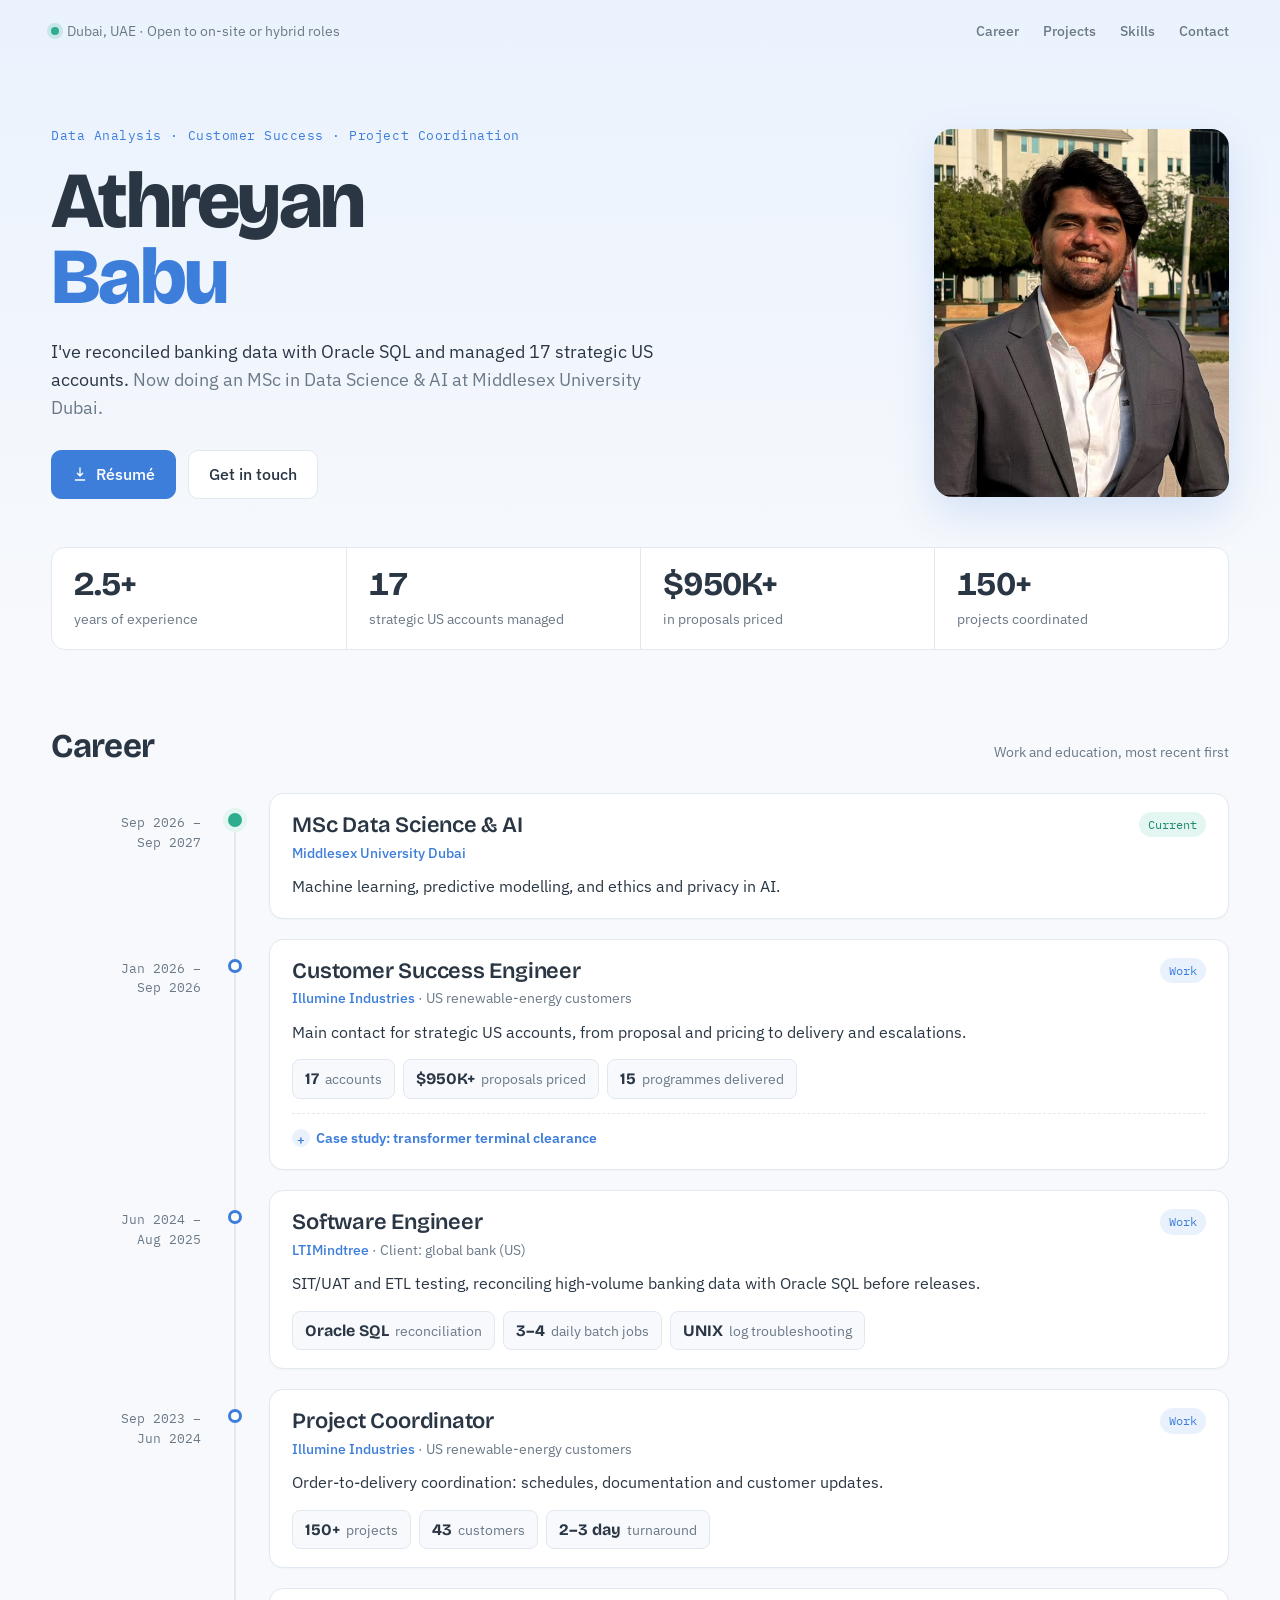
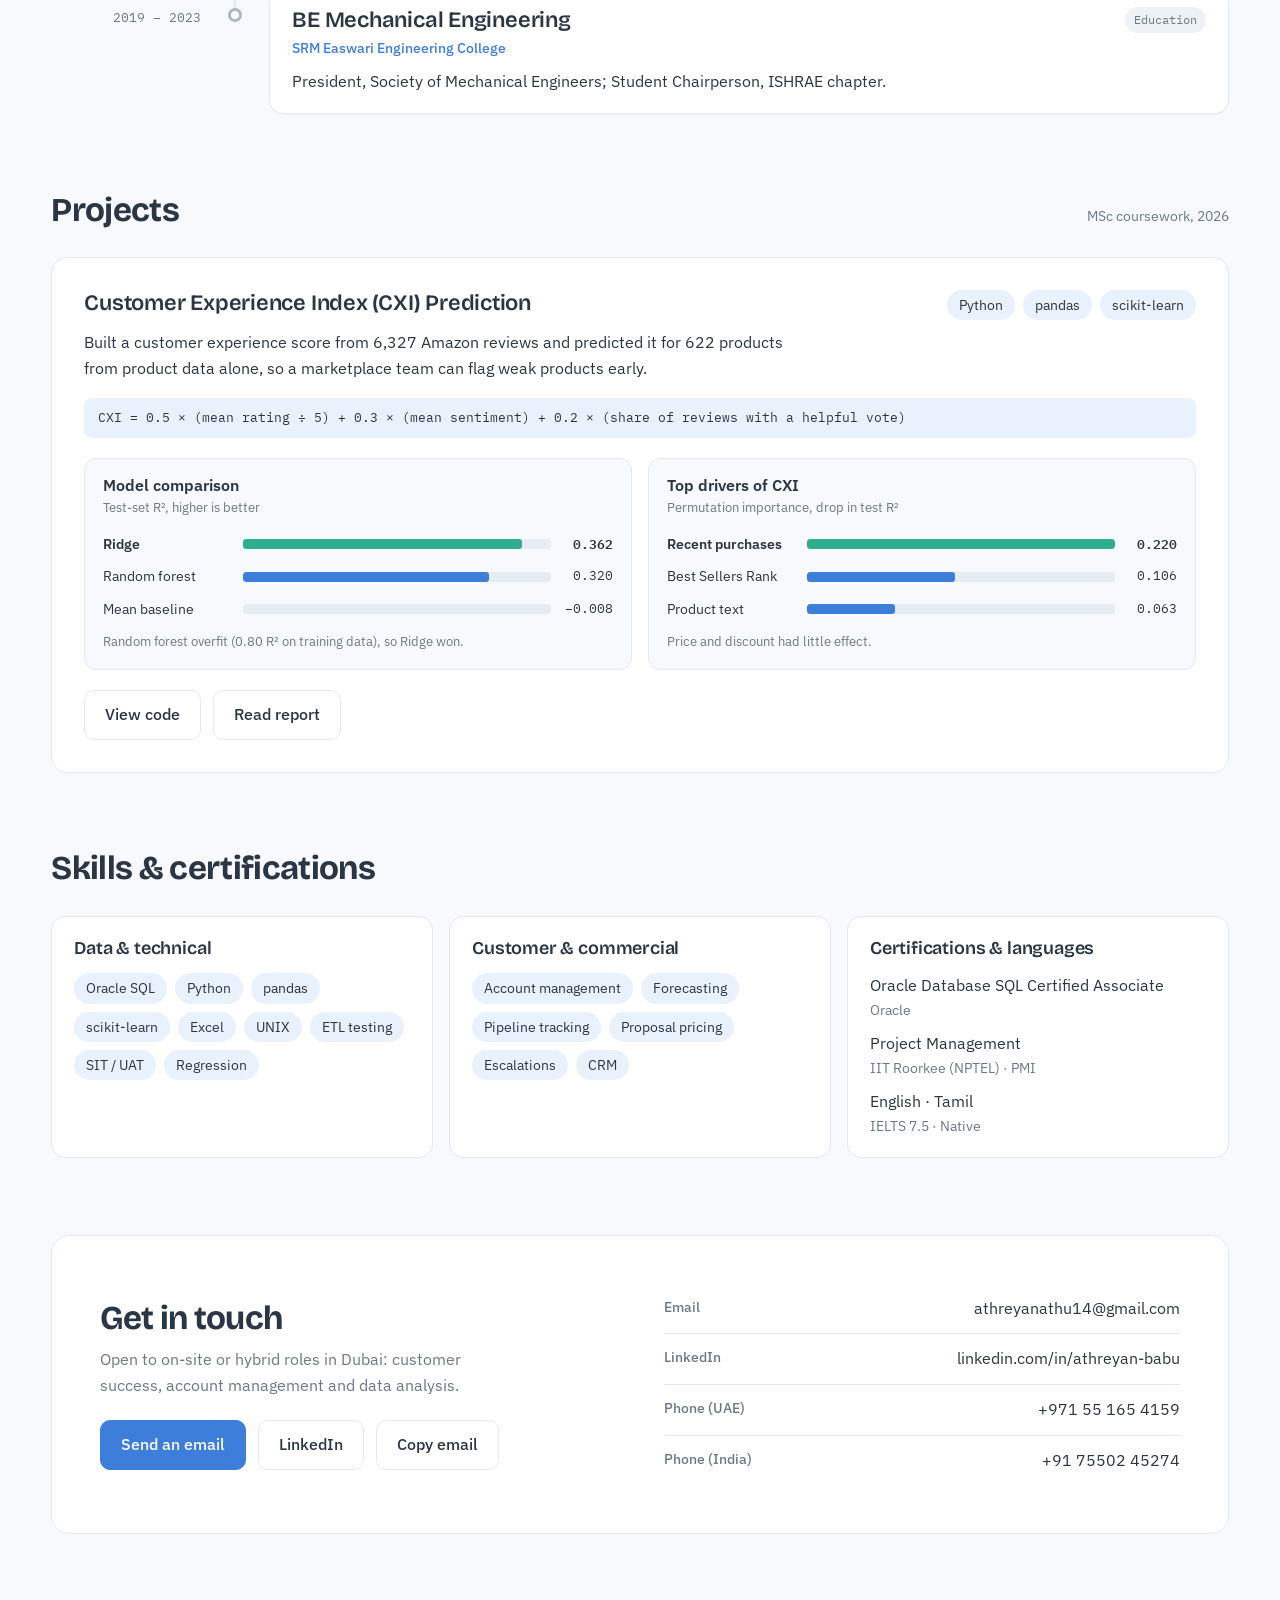
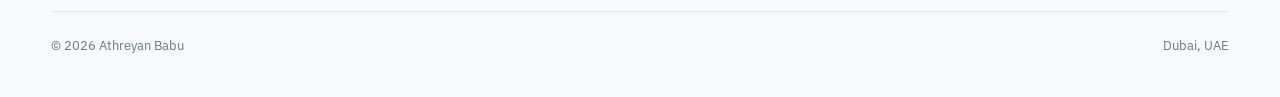
==== index.html @ 98f0c7bb "Career timeline, concise roles, consistent type scale, clearer button labels Co-Authored-By: Claude " ====
<!DOCTYPE html>
<html lang="en">
<head>
<meta charset="utf-8">
<meta name="viewport" content="width=device-width, initial-scale=1">
<title>Athreyan Babu</title>
<meta name="description" content="Athreyan Babu: Data Analysis, Customer Success and Project Coordination. MSc Data Science & AI, Middlesex University Dubai.">
<link rel="preconnect" href="https://fonts.googleapis.com">
<link rel="preconnect" href="https://fonts.gstatic.com" crossorigin>
<link href="https://fonts.googleapis.com/css2?family=Bricolage+Grotesque:opsz,wght@12..96,600;12..96,700;12..96,800&family=IBM+Plex+Sans:wght@400;500;600&family=IBM+Plex+Mono:wght@400;500&display=swap" rel="stylesheet">
<style>
/* Layout idea: fluid single column (max 1200px). Section titles sit above content; career is a vertical timeline. Light theme only. */
:root {
  --bg: #F7F9FC;
  --bg-tint: #EAF2FD;
  --surface: #FFFFFF;
  --ink: #2A3644;
  --muted: #6B7987;
  --line: #E2E8F0;
  --accent: #3D7EDB;
  --accent-soft: #E9F1FD;
  --mint: #2EAD8F;
  --mint-soft: #E3F6F1;

  --display: "Bricolage Grotesque", "Segoe UI", system-ui, sans-serif;
  --body: "IBM Plex Sans", "Segoe UI", system-ui, sans-serif;
  --mono: "IBM Plex Mono", ui-monospace, "SFMono-Regular", Menlo, monospace;

  /* Type scale: 13 / 14 / 16 / 18 / 22 / 32 / hero */
  --fs-xs: 13px;
  --fs-sm: 14px;
  --fs-base: 16px;
  --fs-md: 18px;
  --fs-lg: 22px;
  --fs-xl: clamp(28px, 2.6vw, 36px);
  --fs-hero: clamp(44px, 6.2vw, 92px);

  --gutter: clamp(20px, 4vw, 64px);
  --section-gap: clamp(48px, 6vw, 88px);
  color-scheme: light;
}

* { box-sizing: border-box; }
html, body { margin: 0; }
html { scroll-behavior: smooth; }
@media (prefers-reduced-motion: reduce) { html { scroll-behavior: auto; } }
body {
  background: linear-gradient(180deg, var(--bg-tint) 0, var(--bg) 70vh) no-repeat, var(--bg);
  color: var(--ink);
  font-family: var(--body);
  font-size: var(--fs-base);
  line-height: 1.6;
  -webkit-font-smoothing: antialiased;
}
a { color: var(--accent); text-underline-offset: 3px; }
a:focus-visible, button:focus-visible, summary:focus-visible { outline: 2px solid var(--accent); outline-offset: 3px; border-radius: 4px; }
img { max-width: 100%; }
p { margin: 0; }

.wrap { width: min(1200px, 100% - 2 * var(--gutter)); margin: 0 auto; }

/* Headings: one scale, used everywhere */
h1, h2, h3, h4 { font-family: var(--display); color: var(--ink); margin: 0; text-wrap: balance; }
h1 { font-size: var(--fs-hero); font-weight: 800; line-height: .95; letter-spacing: -0.035em; }
h2 { font-size: var(--fs-xl); font-weight: 700; line-height: 1.15; letter-spacing: -0.02em; }
h3 { font-size: var(--fs-lg); font-weight: 600; line-height: 1.25; letter-spacing: -0.01em; }
h4 { font-size: var(--fs-md); font-weight: 600; line-height: 1.3; }
.eyebrow { font-family: var(--mono); font-size: var(--fs-xs); letter-spacing: .04em; color: var(--accent); }
.muted { color: var(--muted); }

/* Top bar */
.top { display: flex; justify-content: space-between; align-items: center; gap: 12px 24px; padding: 20px 0; font-size: var(--fs-sm); color: var(--muted); flex-wrap: wrap; }
.top nav { display: flex; gap: 24px; flex-wrap: wrap; }
.top nav a { color: var(--muted); text-decoration: none; font-weight: 500; }
.top nav a:hover { color: var(--ink); }
.status { display: inline-flex; align-items: center; gap: 8px; }
.dot { width: 8px; height: 8px; border-radius: 50%; background: var(--mint); box-shadow: 0 0 0 4px rgba(46,173,143,.18); }

/* Buttons */
.btn { display: inline-flex; align-items: center; gap: 8px; padding: 11px 20px; border-radius: 10px; font: inherit; font-size: var(--fs-base); font-weight: 500; text-decoration: none; border: 1px solid var(--line); color: var(--ink); background: var(--surface); cursor: pointer; }
.btn:hover { border-color: var(--accent); }
.btn.primary { background: var(--accent); border-color: var(--accent); color: #fff; }
.btn.primary:hover { background: #2F6CC6; }
.btn svg { width: 16px; height: 16px; }
.actions { display: flex; flex-wrap: wrap; gap: 12px; }

/* Hero */
.hero { display: grid; grid-template-columns: minmax(0, 1fr) clamp(200px, 23vw, 320px); gap: clamp(28px, 5vw, 80px); align-items: center; padding: clamp(28px, 5vw, 64px) 0 clamp(32px, 4vw, 48px); }
.hero .eyebrow { margin-bottom: 16px; display: block; }
h1 .last { color: var(--accent); }
.lede { max-width: 34em; font-size: var(--fs-md); line-height: 1.55; margin-top: 24px; }
.hero .actions { margin-top: 28px; }
.portrait { margin: 0; }
.portrait img { display: block; width: 100%; height: auto; aspect-ratio: 4 / 5; object-fit: cover; border-radius: 18px; box-shadow: 0 16px 40px rgba(61,126,219,.18); }

/* Stats */
.stats { display: grid; grid-template-columns: repeat(4, minmax(0, 1fr)); background: var(--surface); border: 1px solid var(--line); border-radius: 14px; }
.stat { padding: 20px 22px; }
.stat + .stat { border-left: 1px solid var(--line); }
.stat b { display: block; font-family: var(--display); font-weight: 700; font-size: var(--fs-xl); line-height: 1; letter-spacing: -0.02em; font-variant-numeric: tabular-nums; }
.stat span { display: block; margin-top: 8px; font-size: var(--fs-sm); color: var(--muted); line-height: 1.4; }

/* Sections */
section { padding-top: var(--section-gap); }
.section-head { display: flex; align-items: baseline; justify-content: space-between; gap: 16px; flex-wrap: wrap; margin-bottom: 28px; }
.section-head p { font-size: var(--fs-sm); color: var(--muted); }

/* Career timeline */
.timeline { list-style: none; margin: 0; padding: 0; position: relative; }
.tl-item { display: grid; grid-template-columns: 150px 28px minmax(0, 1fr); gap: 0 20px; position: relative; padding-bottom: 20px; }
.tl-item:last-child { padding-bottom: 0; }
.tl-date { font-family: var(--mono); font-size: var(--fs-xs); color: var(--muted); padding-top: 20px; text-align: right; font-variant-numeric: tabular-nums; line-height: 1.5; }
.tl-mark { position: relative; display: flex; justify-content: center; }
.tl-mark::before { content: ""; position: absolute; top: 0; bottom: -20px; width: 2px; background: var(--line); }
.tl-item:first-child .tl-mark::before { top: 26px; }
.tl-item:last-child .tl-mark::before { bottom: auto; height: 26px; }
.tl-mark span { position: relative; z-index: 1; margin-top: 20px; width: 14px; height: 14px; border-radius: 50%; background: var(--surface); border: 3px solid var(--accent); }
.tl-item.edu .tl-mark span { border-color: #A9B8C7; }
.tl-item.now .tl-mark span { background: var(--mint); border-color: var(--mint); box-shadow: 0 0 0 5px var(--mint-soft); }
.tl-card { background: var(--surface); border: 1px solid var(--line); border-radius: 14px; padding: 18px 22px; box-shadow: 0 1px 2px rgba(42,54,68,.03); }
.tl-top { display: flex; justify-content: space-between; align-items: flex-start; gap: 8px 16px; flex-wrap: wrap; }
.tl-org { font-size: var(--fs-sm); color: var(--accent); font-weight: 500; margin-top: 2px; }
.tl-org span { color: var(--muted); font-weight: 400; }
.badge { font-family: var(--mono); font-size: 12px; padding: 3px 9px; border-radius: 999px; background: var(--accent-soft); color: var(--accent); white-space: nowrap; }
.badge.edu { background: #EEF2F6; color: var(--muted); }
.badge.now { background: var(--mint-soft); color: #1F8A70; }
.tl-sum { margin-top: 10px; font-size: var(--fs-base); }
.metrics { display: flex; flex-wrap: wrap; gap: 8px; margin-top: 14px; }
.metric { display: inline-flex; align-items: baseline; gap: 6px; padding: 6px 12px; border-radius: 8px; background: var(--bg); border: 1px solid var(--line); font-size: var(--fs-sm); color: var(--muted); }
.metric b { font-family: var(--display); font-weight: 700; font-size: var(--fs-base); color: var(--ink); }

details.case { margin-top: 14px; border-top: 1px dashed var(--line); padding-top: 12px; }
details.case summary { cursor: pointer; font-size: var(--fs-sm); font-weight: 600; color: var(--accent); list-style: none; display: inline-flex; align-items: center; gap: 6px; }
details.case summary::-webkit-details-marker { display: none; }
details.case summary::before { content: "+"; font-family: var(--mono); width: 18px; height: 18px; display: inline-grid; place-items: center; border-radius: 50%; background: var(--accent-soft); font-size: 13px; }
details.case[open] summary::before { content: "−"; }
.case-body { display: grid; grid-template-columns: repeat(3, minmax(0, 1fr)); gap: 16px; margin-top: 14px; }
.case-body h4 { font-size: var(--fs-sm); font-family: var(--body); font-weight: 600; margin-bottom: 4px; }
.case-body p { font-size: var(--fs-sm); color: var(--muted); line-height: 1.55; }

/* Project */
.proj { background: var(--surface); border: 1px solid var(--line); border-radius: 16px; padding: clamp(20px, 2.5vw, 32px); }
.proj-head { display: flex; justify-content: space-between; gap: 8px 16px; flex-wrap: wrap; align-items: flex-start; }
.proj p.intro { margin-top: 10px; max-width: 70ch; }
.formula { font-family: var(--mono); font-size: var(--fs-xs); background: var(--accent-soft); padding: 10px 14px; border-radius: 8px; margin-top: 16px; }
.panels { display: grid; grid-template-columns: repeat(2, minmax(0, 1fr)); gap: 16px; margin-top: 20px; }
.panel { background: var(--bg); border: 1px solid var(--line); border-radius: 12px; padding: 16px 18px; }
.panel h4 { font-size: var(--fs-base); font-family: var(--body); font-weight: 600; }
.panel .sub { font-size: var(--fs-xs); color: var(--muted); margin: 2px 0 14px; }
.bars { display: grid; gap: 10px; }
.bar-row { display: grid; grid-template-columns: 130px minmax(0, 1fr) 52px; align-items: center; gap: 10px; font-size: var(--fs-sm); }
.bar-track { height: 10px; background: #E6ECF3; border-radius: 3px; overflow: hidden; }
.bar-fill { height: 100%; background: var(--accent); border-radius: 3px; }
.bar-row.best { font-weight: 600; }
.bar-row.best .bar-fill { background: var(--mint); }
.val { font-family: var(--mono); font-size: var(--fs-xs); text-align: right; font-variant-numeric: tabular-nums; }
.panel .note { font-size: var(--fs-xs); color: var(--muted); margin-top: 12px; }
.proj-foot { display: flex; justify-content: space-between; align-items: center; gap: 12px; flex-wrap: wrap; margin-top: 20px; }

.tags { display: flex; flex-wrap: wrap; gap: 8px; }
.tag { font-size: var(--fs-sm); padding: 4px 12px; border-radius: 999px; background: var(--accent-soft); color: var(--ink); }

/* Skills */
.cards3 { display: grid; grid-template-columns: repeat(3, minmax(0, 1fr)); gap: 16px; }
.card { background: var(--surface); border: 1px solid var(--line); border-radius: 14px; padding: 20px 22px; }
.card h3 { font-size: var(--fs-md); margin-bottom: 14px; }
.plain { list-style: none; margin: 0; padding: 0; display: grid; gap: 10px; font-size: var(--fs-base); }
.plain span { display: block; font-size: var(--fs-sm); color: var(--muted); }

/* Contact */
.contact { background: var(--surface); border: 1px solid var(--line); border-radius: 18px; padding: clamp(24px, 4vw, 48px); display: grid; grid-template-columns: minmax(0, 1fr) minmax(0, 1fr); gap: 28px 48px; align-items: center; }
.contact p.lead { margin-top: 10px; color: var(--muted); max-width: 40ch; }
.contact .actions { margin-top: 22px; }
.contact-list { list-style: none; margin: 0; padding: 0; display: grid; gap: 0; }
.contact-list li { display: flex; justify-content: space-between; gap: 16px; padding: 12px 0; border-top: 1px solid var(--line); font-size: var(--fs-base); }
.contact-list li:first-child { border-top: 0; }
.contact-list b { font-weight: 500; color: var(--muted); font-size: var(--fs-sm); }
.contact-list a { color: var(--ink); text-decoration: none; }
.contact-list a:hover { color: var(--accent); }

footer { margin-top: var(--section-gap); padding: 24px 0 40px; font-size: var(--fs-xs); color: var(--muted); display: flex; justify-content: space-between; flex-wrap: wrap; gap: 12px; border-top: 1px solid var(--line); }

/* Tablet */
@media (max-width: 960px) {
  .stats { grid-template-columns: repeat(2, minmax(0, 1fr)); }
  .stat:nth-child(3) { border-left: 0; }
  .stat:nth-child(n+3) { border-top: 1px solid var(--line); }
  .cards3 { grid-template-columns: minmax(0, 1fr); }
  .contact { grid-template-columns: minmax(0, 1fr); }
  .case-body { grid-template-columns: minmax(0, 1fr); gap: 10px; }
}
@media (max-width: 760px) {
  .panels { grid-template-columns: minmax(0, 1fr); }
  .tl-item { grid-template-columns: 20px minmax(0, 1fr); gap: 0 14px; }
  .tl-date { grid-column: 2; grid-row: 1; text-align: left; padding: 0 0 6px; }
  .tl-date br { display: none; }
  .tl-mark { grid-column: 1; grid-row: 1 / span 2; }
  .tl-mark span { margin-top: 4px; }
  .tl-item:first-child .tl-mark::before { top: 10px; }
  .tl-item:last-child .tl-mark::before { height: 10px; }
  .tl-card { grid-column: 2; grid-row: 2; }
}
/* Phone */
@media (max-width: 620px) {
  :root { --fs-lg: 20px; }
  .hero { grid-template-columns: minmax(0, 1fr); }
  .portrait { order: -1; width: 168px; }
  .portrait img { border-radius: 50%; aspect-ratio: 1; object-position: 50% 18%; }
  .lede { font-size: var(--fs-base); }
  .bar-row { grid-template-columns: 110px minmax(0, 1fr) 46px; font-size: var(--fs-xs); }
  .top nav { gap: 16px; }
  .contact-list li { flex-direction: column; gap: 2px; }
}
</style>
</head>
<body>
<div class="wrap">

  <header class="top">
    <div class="status"><span class="dot" aria-hidden="true"></span>Dubai, UAE · Open to on-site or hybrid roles</div>
    <nav aria-label="Sections">
      <a href="#career">Career</a>
      <a href="#projects">Projects</a>
      <a href="#skills">Skills</a>
      <a href="#contact">Contact</a>
    </nav>
  </header>

  <div class="hero">
    <div>
      <span class="eyebrow">Data Analysis · Customer Success · Project Coordination</span>
      <h1>Athreyan<br><span class="last">Babu</span></h1>
      <p class="lede">I've reconciled banking data with Oracle SQL and managed 17 strategic US accounts. <span class="muted">Now doing an MSc in Data Science &amp; AI at Middlesex University Dubai.</span></p>
      <div class="actions">
        <a class="btn primary" href="https://athrey20an.github.io/Personal-Site/Athreyan_Babu_Resume.pdf" target="_blank" rel="noopener">
          <svg viewBox="0 0 24 24" fill="none" stroke="currentColor" stroke-width="2" stroke-linecap="round" stroke-linejoin="round" aria-hidden="true"><path d="M12 3v12m0 0l-4-4m4 4l4-4M5 21h14"/></svg>
          Résumé
        </a>
        <a class="btn" href="#contact">Get in touch</a>
      </div>
    </div>
    <figure class="portrait">
      <img src="assets/athreyan.jpg" width="540" height="675" alt="Portrait of Athreyan Babu">
    </figure>
  </div>

  <div class="stats">
    <div class="stat"><b>2.5+</b><span>years of experience</span></div>
    <div class="stat"><b>17</b><span>strategic US accounts managed</span></div>
    <div class="stat"><b>$950K+</b><span>in proposals priced</span></div>
    <div class="stat"><b>150+</b><span>projects coordinated</span></div>
  </div>

  <section id="career">
    <div class="section-head">
      <h2>Career</h2>
      <p>Work and education, most recent first</p>
    </div>
    <ol class="timeline">

      <li class="tl-item now">
        <div class="tl-date">Sep 2026 –<br>Sep 2027</div>
        <div class="tl-mark"><span></span></div>
        <div class="tl-card">
          <div class="tl-top">
            <div>
              <h3>MSc Data Science &amp; AI</h3>
              <div class="tl-org">Middlesex University Dubai</div>
            </div>
            <span class="badge now">Current</span>
          </div>
          <p class="tl-sum">Machine learning, predictive modelling, and ethics and privacy in AI.</p>
        </div>
      </li>

      <li class="tl-item">
        <div class="tl-date">Jan 2026 –<br>Sep 2026</div>
        <div class="tl-mark"><span></span></div>
        <div class="tl-card">
          <div class="tl-top">
            <div>
              <h3>Customer Success Engineer</h3>
              <div class="tl-org">Illumine Industries <span>· US renewable-energy customers</span></div>
            </div>
            <span class="badge">Work</span>
          </div>
          <p class="tl-sum">Main contact for strategic US accounts, from proposal and pricing to delivery and escalations.</p>
          <div class="metrics">
            <span class="metric"><b>17</b>accounts</span>
            <span class="metric"><b>$950K+</b>proposals priced</span>
            <span class="metric"><b>15</b>programmes delivered</span>
          </div>
          <details class="case">
            <summary>Case study: transformer terminal clearance</summary>
            <div class="case-body">
              <div><h4>Problem</h4><p>Transformers for several solar sites had too little X0–X1 terminal clearance to fit UL-listed lugs, raising NEC, safety and warranty concerns.</p></div>
              <div><h4>What I did</h4><p>Led supplier engagement, gathered site data, evaluated neutral extension lugs and alternative manufacturers, and coordinated a formal request to the manufacturer.</p></div>
              <div><h4>Outcome</h4><p>A potential workaround went to engineering and manufacturer validation, and the team gained an alternative sourcing route.</p></div>
            </div>
          </details>
        </div>
      </li>

      <li class="tl-item">
        <div class="tl-date">Jun 2024 –<br>Aug 2025</div>
        <div class="tl-mark"><span></span></div>
        <div class="tl-card">
          <div class="tl-top">
            <div>
              <h3>Software Engineer</h3>
              <div class="tl-org">LTIMindtree <span>· Client: global bank (US)</span></div>
            </div>
            <span class="badge">Work</span>
          </div>
          <p class="tl-sum">SIT/UAT and ETL testing, reconciling high-volume banking data with Oracle SQL before releases.</p>
          <div class="metrics">
            <span class="metric"><b>Oracle SQL</b>reconciliation</span>
            <span class="metric"><b>3–4</b>daily batch jobs</span>
            <span class="metric"><b>UNIX</b>log troubleshooting</span>
          </div>
        </div>
      </li>

      <li class="tl-item">
        <div class="tl-date">Sep 2023 –<br>Jun 2024</div>
        <div class="tl-mark"><span></span></div>
        <div class="tl-card">
          <div class="tl-top">
            <div>
              <h3>Project Coordinator</h3>
              <div class="tl-org">Illumine Industries <span>· US renewable-energy customers</span></div>
            </div>
            <span class="badge">Work</span>
          </div>
          <p class="tl-sum">Order-to-delivery coordination: schedules, documentation and customer updates.</p>
          <div class="metrics">
            <span class="metric"><b>150+</b>projects</span>
            <span class="metric"><b>43</b>customers</span>
            <span class="metric"><b>2–3 day</b>turnaround</span>
          </div>
        </div>
      </li>

      <li class="tl-item edu">
        <div class="tl-date">2019 – 2023</div>
        <div class="tl-mark"><span></span></div>
        <div class="tl-card">
          <div class="tl-top">
            <div>
              <h3>BE Mechanical Engineering</h3>
              <div class="tl-org">SRM Easwari Engineering College</div>
            </div>
            <span class="badge edu">Education</span>
          </div>
          <p class="tl-sum">President, Society of Mechanical Engineers; Student Chairperson, ISHRAE chapter.</p>
        </div>
      </li>

    </ol>
  </section>

  <section id="projects">
    <div class="section-head">
      <h2>Projects</h2>
      <p>MSc coursework, 2026</p>
    </div>
    <div class="proj">
      <div class="proj-head">
        <h3>Customer Experience Index (CXI) Prediction</h3>
        <div class="tags"><span class="tag">Python</span><span class="tag">pandas</span><span class="tag">scikit-learn</span></div>
      </div>
      <p class="intro">Built a customer experience score from 6,327 Amazon reviews and predicted it for 622 products from product data alone, so a marketplace team can flag weak products early.</p>
      <p class="formula">CXI = 0.5 × (mean rating ÷ 5) + 0.3 × (mean sentiment) + 0.2 × (share of reviews with a helpful vote)</p>
      <div class="panels">
        <div class="panel">
          <h4>Model comparison</h4>
          <p class="sub">Test-set R², higher is better</p>
          <div class="bars">
            <div class="bar-row best"><span>Ridge</span><div class="bar-track"><div class="bar-fill" style="width:90.6%"></div></div><span class="val">0.362</span></div>
            <div class="bar-row"><span>Random forest</span><div class="bar-track"><div class="bar-fill" style="width:80%"></div></div><span class="val">0.320</span></div>
            <div class="bar-row"><span>Mean baseline</span><div class="bar-track"><div class="bar-fill" style="width:0%"></div></div><span class="val">−0.008</span></div>
          </div>
          <p class="note">Random forest overfit (0.80 R² on training data), so Ridge won.</p>
        </div>
        <div class="panel">
          <h4>Top drivers of CXI</h4>
          <p class="sub">Permutation importance, drop in test R²</p>
          <div class="bars">
            <div class="bar-row best"><span>Recent purchases</span><div class="bar-track"><div class="bar-fill" style="width:100%"></div></div><span class="val">0.220</span></div>
            <div class="bar-row"><span>Best Sellers Rank</span><div class="bar-track"><div class="bar-fill" style="width:48.1%"></div></div><span class="val">0.106</span></div>
            <div class="bar-row"><span>Product text</span><div class="bar-track"><div class="bar-fill" style="width:28.7%"></div></div><span class="val">0.063</span></div>
          </div>
          <p class="note">Price and discount had little effect.</p>
        </div>
      </div>
      <div class="proj-foot">
        <div class="actions">
          <a class="btn" href="https://github.com/Athrey20an/Personal-Site/blob/main/projects/cxi/CXI_Prediction_Model.ipynb" target="_blank" rel="noopener">View code</a>
          <a class="btn" href="https://athrey20an.github.io/Personal-Site/projects/cxi/CXI_Report.pdf" target="_blank" rel="noopener">Read report</a>
        </div>
      </div>
    </div>
  </section>

  <section id="skills">
    <div class="section-head">
      <h2>Skills &amp; certifications</h2>
    </div>
    <div class="cards3">
      <div class="card">
        <h3>Data &amp; technical</h3>
        <div class="tags"><span class="tag">Oracle SQL</span><span class="tag">Python</span><span class="tag">pandas</span><span class="tag">scikit-learn</span><span class="tag">Excel</span><span class="tag">UNIX</span><span class="tag">ETL testing</span><span class="tag">SIT / UAT</span><span class="tag">Regression</span></div>
      </div>
      <div class="card">
        <h3>Customer &amp; commercial</h3>
        <div class="tags"><span class="tag">Account management</span><span class="tag">Forecasting</span><span class="tag">Pipeline tracking</span><span class="tag">Proposal pricing</span><span class="tag">Escalations</span><span class="tag">CRM</span></div>
      </div>
      <div class="card">
        <h3>Certifications &amp; languages</h3>
        <ul class="plain">
          <li>Oracle Database SQL Certified Associate<span>Oracle</span></li>
          <li>Project Management<span>IIT Roorkee (NPTEL) · PMI</span></li>
          <li>English · Tamil<span>IELTS 7.5 · Native</span></li>
        </ul>
      </div>
    </div>
  </section>

  <section id="contact">
    <div class="contact">
      <div>
        <h2>Get in touch</h2>
        <p class="lead">Open to on-site or hybrid roles in Dubai: customer success, account management and data analysis.</p>
        <div class="actions">
          <a class="btn primary" href="mailto:athreyanathu14@gmail.com">Send an email</a>
          <a class="btn" href="https://www.linkedin.com/in/athreyan-babu" target="_blank" rel="noopener">LinkedIn</a>
          <button class="btn" type="button" id="copy-email">Copy email</button>
        </div>
      </div>
      <ul class="contact-list">
        <li><b>Email</b><a href="mailto:athreyanathu14@gmail.com">athreyanathu14@gmail.com</a></li>
        <li><b>LinkedIn</b><a href="https://www.linkedin.com/in/athreyan-babu" target="_blank" rel="noopener">linkedin.com/in/athreyan-babu</a></li>
        <li><b>Phone (UAE)</b><a href="tel:+971551654159">+971 55 165 4159</a></li>
        <li><b>Phone (India)</b><a href="tel:+917550245274">+91 75502 45274</a></li>
      </ul>
    </div>
  </section>

  <footer>
    <span>© 2026 Athreyan Babu</span>
    <span>Dubai, UAE</span>
  </footer>
</div>

<script>
(function () {
  var btn = document.getElementById("copy-email");
  btn.addEventListener("click", function () {
    try {
      navigator.clipboard.writeText("athreyanathu14@gmail.com").then(function () {
        btn.textContent = "Copied";
        setTimeout(function () { btn.textContent = "Copy email"; }, 1800);
      }, function () { btn.textContent = "Copy failed"; });
    } catch (e) { btn.textContent = "Copy failed"; }
  });
})();
</script>
</body>
</html>
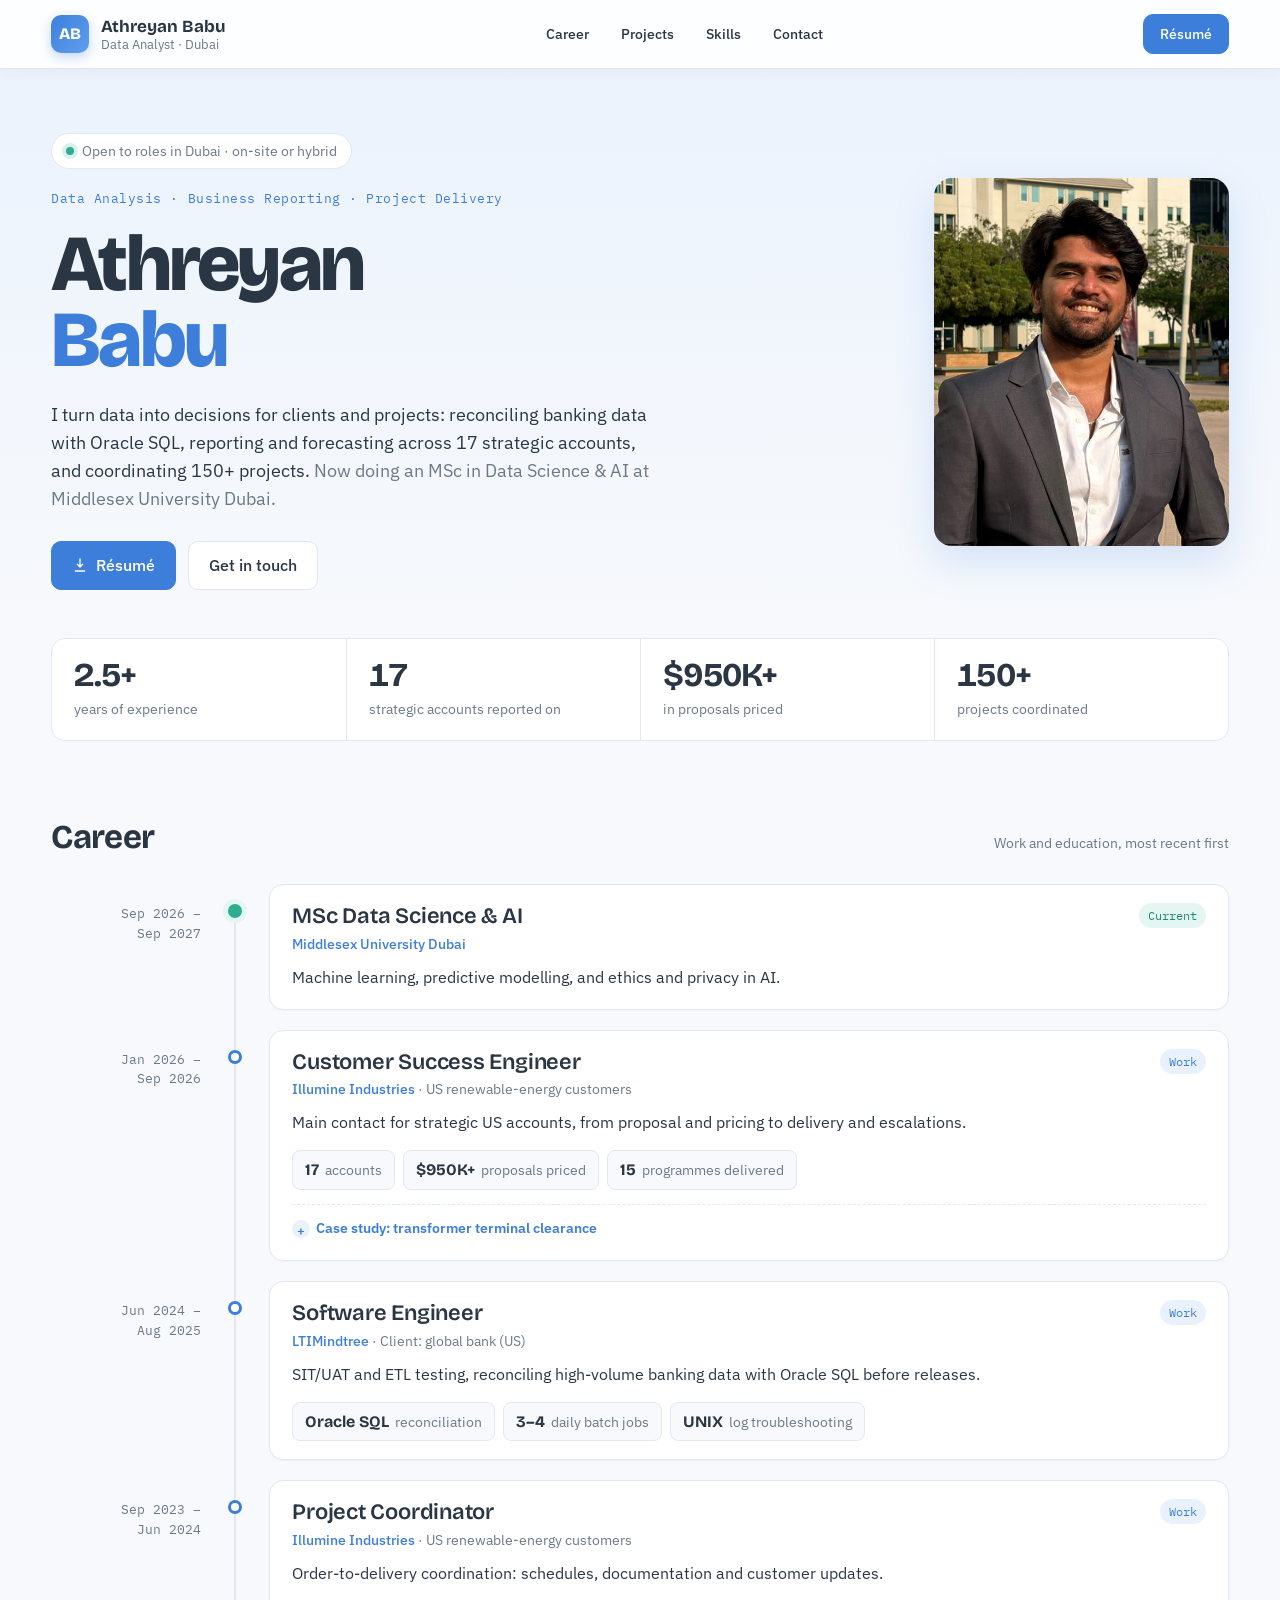
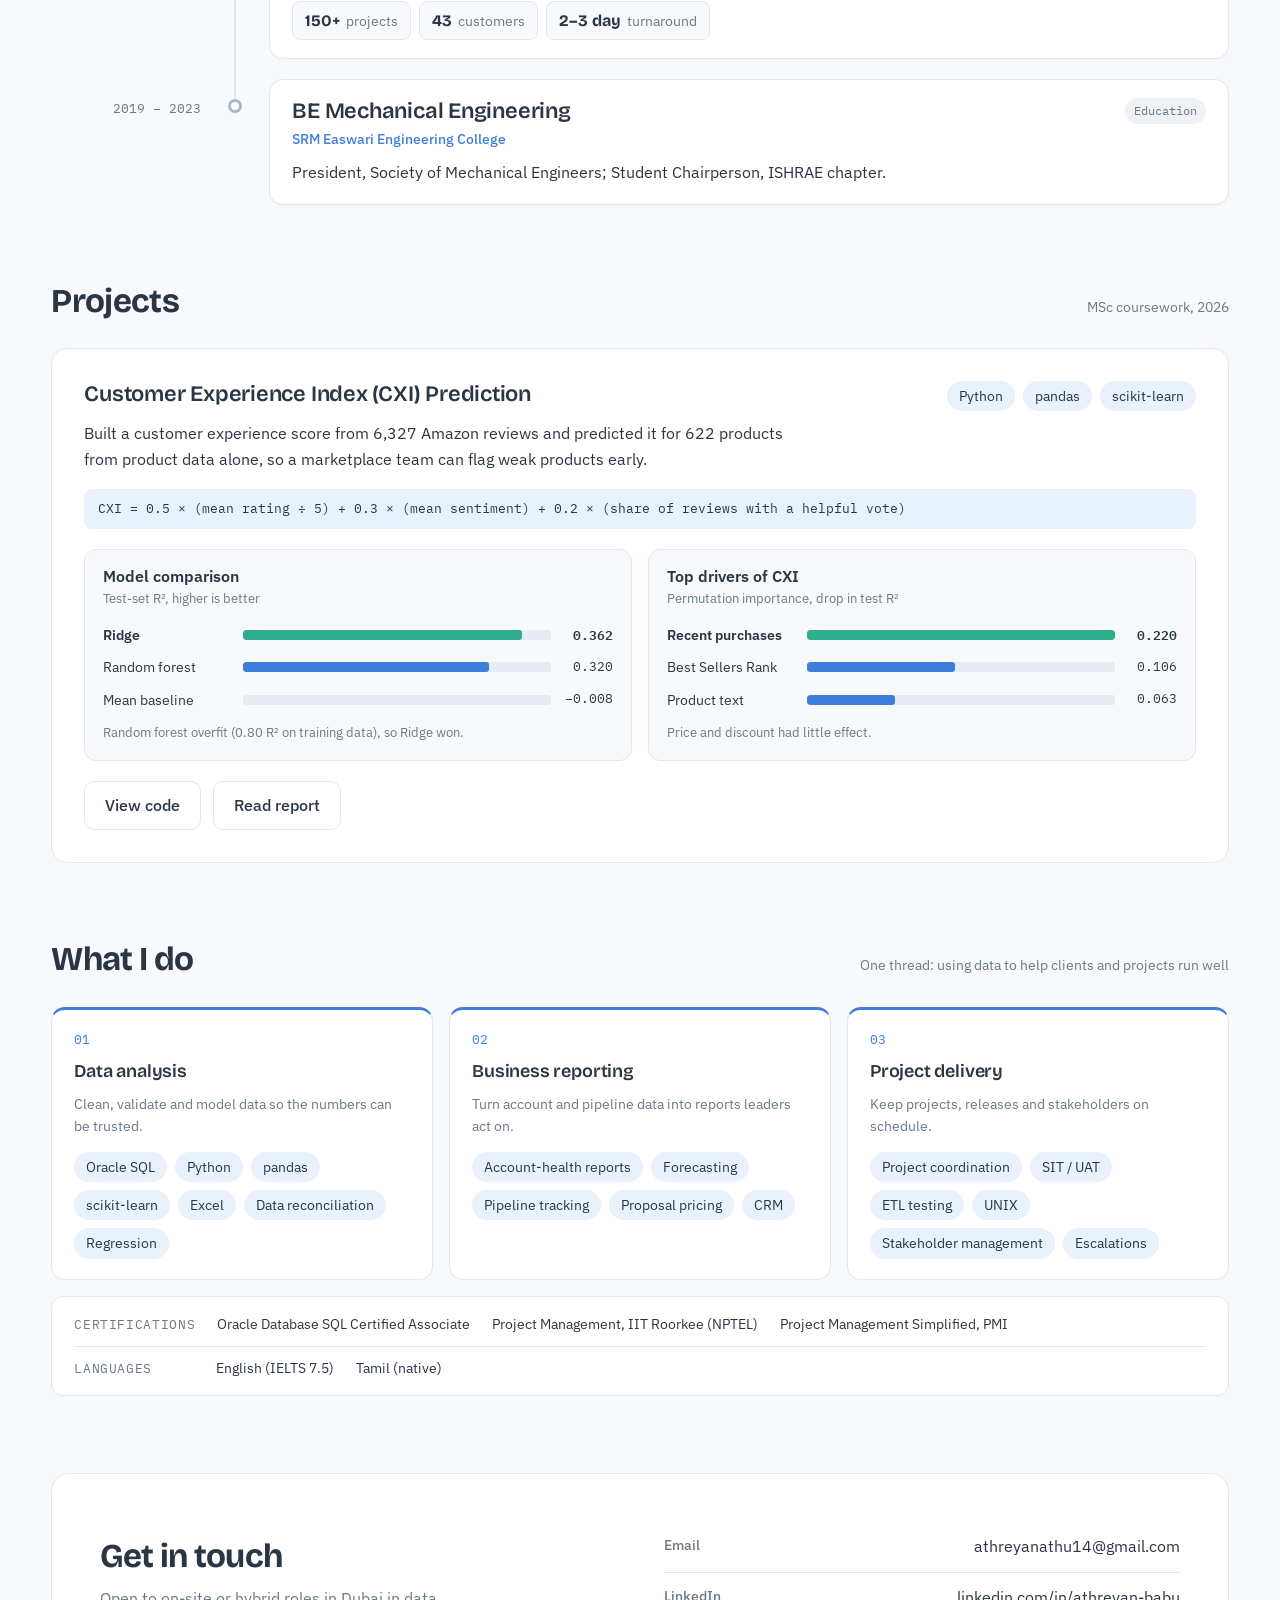
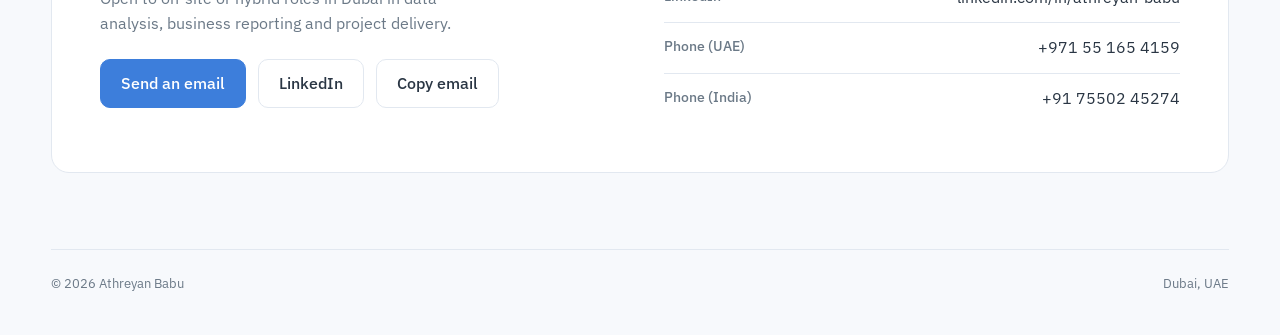
==== commit 52a67221: "Sticky header, cohesive positioning and skill pillars, fix PDF links after repo rename Co-Authored-B" ====
--- a/index.html
+++ b/index.html
@@ -4,7 +4,7 @@
 <meta charset="utf-8">
 <meta name="viewport" content="width=device-width, initial-scale=1">
 <title>Athreyan Babu</title>
-<meta name="description" content="Athreyan Babu: Data Analysis, Customer Success and Project Coordination. MSc Data Science & AI, Middlesex University Dubai.">
+<meta name="description" content="Athreyan Babu: Data Analysis, Business Reporting and Project Delivery. MSc Data Science & AI, Middlesex University Dubai.">
 <link rel="preconnect" href="https://fonts.googleapis.com">
 <link rel="preconnect" href="https://fonts.gstatic.com" crossorigin>
 <link href="https://fonts.googleapis.com/css2?family=Bricolage+Grotesque:opsz,wght@12..96,600;12..96,700;12..96,800&family=IBM+Plex+Sans:wght@400;500;600&family=IBM+Plex+Mono:wght@400;500&display=swap" rel="stylesheet">
@@ -68,13 +68,21 @@
 .eyebrow { font-family: var(--mono); font-size: var(--fs-xs); letter-spacing: .04em; color: var(--accent); }
 .muted { color: var(--muted); }
 
-/* Top bar */
-.top { display: flex; justify-content: space-between; align-items: center; gap: 12px 24px; padding: 20px 0; font-size: var(--fs-sm); color: var(--muted); flex-wrap: wrap; }
-.top nav { display: flex; gap: 24px; flex-wrap: wrap; }
-.top nav a { color: var(--muted); text-decoration: none; font-weight: 500; }
-.top nav a:hover { color: var(--ink); }
-.status { display: inline-flex; align-items: center; gap: 8px; }
+/* Site header: sticky white bar with monogram, nav and résumé button */
+.site-header { position: sticky; top: 0; z-index: 50; background: rgba(255,255,255,.88); -webkit-backdrop-filter: saturate(1.4) blur(12px); backdrop-filter: saturate(1.4) blur(12px); border-bottom: 1px solid var(--line); box-shadow: 0 2px 14px rgba(42,54,68,.05); }
+.site-header .wrap { display: flex; align-items: center; justify-content: space-between; gap: 16px; height: 68px; }
+.brand { display: inline-flex; align-items: center; gap: 12px; text-decoration: none; color: var(--ink); }
+.mono { width: 38px; height: 38px; border-radius: 10px; display: grid; place-items: center; background: linear-gradient(135deg, var(--accent), #5FA0F0); color: #fff; font-family: var(--display); font-weight: 800; font-size: 16px; letter-spacing: .02em; box-shadow: 0 4px 12px rgba(61,126,219,.3); }
+.brand-text { display: grid; line-height: 1.15; }
+.brand-text b { font-family: var(--display); font-weight: 700; font-size: 17px; }
+.brand-text span { font-size: 12.5px; color: var(--muted); }
+.site-nav { display: flex; align-items: center; gap: 4px; }
+.site-nav a { color: var(--ink); text-decoration: none; font-weight: 500; font-size: var(--fs-sm); padding: 8px 14px; border-radius: 8px; }
+.site-nav a:hover { background: var(--accent-soft); color: var(--accent); }
+.site-header .btn { padding: 8px 16px; font-size: var(--fs-sm); }
+.status-pill { display: inline-flex; align-items: center; gap: 8px; padding: 6px 14px; border-radius: 999px; background: var(--surface); border: 1px solid var(--line); font-size: var(--fs-sm); color: var(--muted); margin-bottom: 20px; }
 .dot { width: 8px; height: 8px; border-radius: 50%; background: var(--mint); box-shadow: 0 0 0 4px rgba(46,173,143,.18); }
+section { scroll-margin-top: 84px; }
 
 /* Buttons */
 .btn { display: inline-flex; align-items: center; gap: 8px; padding: 11px 20px; border-radius: 10px; font: inherit; font-size: var(--fs-base); font-weight: 500; text-decoration: none; border: 1px solid var(--line); color: var(--ink); background: var(--surface); cursor: pointer; }
@@ -167,6 +175,15 @@
 .plain { list-style: none; margin: 0; padding: 0; display: grid; gap: 10px; font-size: var(--fs-base); }
 .plain span { display: block; font-size: var(--fs-sm); color: var(--muted); }
 
+.pillar { display: flex; flex-direction: column; gap: 10px; border-top: 3px solid var(--accent); }
+.pillar h3 { margin: 0; }
+.pnum { font-family: var(--mono); font-size: var(--fs-xs); color: var(--accent); }
+.pdesc { font-size: var(--fs-sm); color: var(--muted); margin-bottom: 4px; }
+.certs { display: grid; gap: 10px; margin-top: 16px; padding: 16px 22px; background: var(--surface); border: 1px solid var(--line); border-radius: 12px; font-size: var(--fs-sm); }
+.certs-row { display: flex; flex-wrap: wrap; align-items: baseline; gap: 6px 22px; }
+.certs-row + .certs-row { padding-top: 10px; border-top: 1px solid var(--line); }
+.certs-label { min-width: 120px; font-family: var(--mono); font-size: var(--fs-xs); color: var(--muted); text-transform: uppercase; letter-spacing: .05em; }
+
 /* Contact */
 .contact { background: var(--surface); border: 1px solid var(--line); border-radius: 18px; padding: clamp(24px, 4vw, 48px); display: grid; grid-template-columns: minmax(0, 1fr) minmax(0, 1fr); gap: 28px 48px; align-items: center; }
 .contact p.lead { margin-top: 10px; color: var(--muted); max-width: 40ch; }
@@ -182,6 +199,7 @@
 
 /* Tablet */
 @media (max-width: 960px) {
+  .site-nav a { padding: 8px 10px; }
   .stats { grid-template-columns: repeat(2, minmax(0, 1fr)); }
   .stat:nth-child(3) { border-left: 0; }
   .stat:nth-child(n+3) { border-top: 1px solid var(--line); }
@@ -208,31 +226,39 @@
   .portrait img { border-radius: 50%; aspect-ratio: 1; object-position: 50% 18%; }
   .lede { font-size: var(--fs-base); }
   .bar-row { grid-template-columns: 110px minmax(0, 1fr) 46px; font-size: var(--fs-xs); }
-  .top nav { gap: 16px; }
+  .site-nav { display: none; }
+  .brand-text span { display: none; }
   .contact-list li { flex-direction: column; gap: 2px; }
 }
 </style>
 </head>
 <body>
-<div class="wrap">
-
-  <header class="top">
-    <div class="status"><span class="dot" aria-hidden="true"></span>Dubai, UAE · Open to on-site or hybrid roles</div>
-    <nav aria-label="Sections">
+<header class="site-header">
+  <div class="wrap">
+    <a class="brand" href="#top" aria-label="Athreyan Babu, back to top">
+      <span class="mono" aria-hidden="true">AB</span>
+      <span class="brand-text"><b>Athreyan Babu</b><span>Data Analyst · Dubai</span></span>
+    </a>
+    <nav class="site-nav" aria-label="Sections">
       <a href="#career">Career</a>
       <a href="#projects">Projects</a>
       <a href="#skills">Skills</a>
       <a href="#contact">Contact</a>
     </nav>
-  </header>
+    <a class="btn primary header-cta" href="Athreyan_Babu_Resume.pdf" target="_blank" rel="noopener">Résumé</a>
+  </div>
+</header>
+
+<div class="wrap" id="top">
 
   <div class="hero">
     <div>
-      <span class="eyebrow">Data Analysis · Customer Success · Project Coordination</span>
+      <span class="status-pill"><span class="dot" aria-hidden="true"></span>Open to roles in Dubai · on-site or hybrid</span>
+      <span class="eyebrow">Data Analysis · Business Reporting · Project Delivery</span>
       <h1>Athreyan<br><span class="last">Babu</span></h1>
-      <p class="lede">I've reconciled banking data with Oracle SQL and managed 17 strategic US accounts. <span class="muted">Now doing an MSc in Data Science &amp; AI at Middlesex University Dubai.</span></p>
+      <p class="lede">I turn data into decisions for clients and projects: reconciling banking data with Oracle SQL, reporting and forecasting across 17 strategic accounts, and coordinating 150+ projects. <span class="muted">Now doing an MSc in Data Science &amp; AI at Middlesex University Dubai.</span></p>
       <div class="actions">
-        <a class="btn primary" href="https://athrey20an.github.io/Personal-Site/Athreyan_Babu_Resume.pdf" target="_blank" rel="noopener">
+        <a class="btn primary" href="Athreyan_Babu_Resume.pdf" target="_blank" rel="noopener">
           <svg viewBox="0 0 24 24" fill="none" stroke="currentColor" stroke-width="2" stroke-linecap="round" stroke-linejoin="round" aria-hidden="true"><path d="M12 3v12m0 0l-4-4m4 4l4-4M5 21h14"/></svg>
           Résumé
         </a>
@@ -246,7 +272,7 @@
 
   <div class="stats">
     <div class="stat"><b>2.5+</b><span>years of experience</span></div>
-    <div class="stat"><b>17</b><span>strategic US accounts managed</span></div>
+    <div class="stat"><b>17</b><span>strategic accounts reported on</span></div>
     <div class="stat"><b>$950K+</b><span>in proposals priced</span></div>
     <div class="stat"><b>150+</b><span>projects coordinated</span></div>
   </div>
@@ -395,8 +421,8 @@
       </div>
       <div class="proj-foot">
         <div class="actions">
-          <a class="btn" href="https://github.com/Athrey20an/Personal-Site/blob/main/projects/cxi/CXI_Prediction_Model.ipynb" target="_blank" rel="noopener">View code</a>
-          <a class="btn" href="https://athrey20an.github.io/Personal-Site/projects/cxi/CXI_Report.pdf" target="_blank" rel="noopener">Read report</a>
+          <a class="btn" href="https://github.com/Athrey20an/Athreyan-Babu/blob/main/projects/cxi/CXI_Prediction_Model.ipynb" target="_blank" rel="noopener">View code</a>
+          <a class="btn" href="projects/cxi/CXI_Report.pdf" target="_blank" rel="noopener">Read report</a>
         </div>
       </div>
     </div>
@@ -404,25 +430,32 @@
 
   <section id="skills">
     <div class="section-head">
-      <h2>Skills &amp; certifications</h2>
+      <h2>What I do</h2>
+      <p>One thread: using data to help clients and projects run well</p>
     </div>
     <div class="cards3">
-      <div class="card">
-        <h3>Data &amp; technical</h3>
-        <div class="tags"><span class="tag">Oracle SQL</span><span class="tag">Python</span><span class="tag">pandas</span><span class="tag">scikit-learn</span><span class="tag">Excel</span><span class="tag">UNIX</span><span class="tag">ETL testing</span><span class="tag">SIT / UAT</span><span class="tag">Regression</span></div>
-      </div>
-      <div class="card">
-        <h3>Customer &amp; commercial</h3>
-        <div class="tags"><span class="tag">Account management</span><span class="tag">Forecasting</span><span class="tag">Pipeline tracking</span><span class="tag">Proposal pricing</span><span class="tag">Escalations</span><span class="tag">CRM</span></div>
-      </div>
-      <div class="card">
-        <h3>Certifications &amp; languages</h3>
-        <ul class="plain">
-          <li>Oracle Database SQL Certified Associate<span>Oracle</span></li>
-          <li>Project Management<span>IIT Roorkee (NPTEL) · PMI</span></li>
-          <li>English · Tamil<span>IELTS 7.5 · Native</span></li>
-        </ul>
-      </div>
+      <div class="card pillar">
+        <span class="pnum">01</span>
+        <h3>Data analysis</h3>
+        <p class="pdesc">Clean, validate and model data so the numbers can be trusted.</p>
+        <div class="tags"><span class="tag">Oracle SQL</span><span class="tag">Python</span><span class="tag">pandas</span><span class="tag">scikit-learn</span><span class="tag">Excel</span><span class="tag">Data reconciliation</span><span class="tag">Regression</span></div>
+      </div>
+      <div class="card pillar">
+        <span class="pnum">02</span>
+        <h3>Business reporting</h3>
+        <p class="pdesc">Turn account and pipeline data into reports leaders act on.</p>
+        <div class="tags"><span class="tag">Account-health reports</span><span class="tag">Forecasting</span><span class="tag">Pipeline tracking</span><span class="tag">Proposal pricing</span><span class="tag">CRM</span></div>
+      </div>
+      <div class="card pillar">
+        <span class="pnum">03</span>
+        <h3>Project delivery</h3>
+        <p class="pdesc">Keep projects, releases and stakeholders on schedule.</p>
+        <div class="tags"><span class="tag">Project coordination</span><span class="tag">SIT / UAT</span><span class="tag">ETL testing</span><span class="tag">UNIX</span><span class="tag">Stakeholder management</span><span class="tag">Escalations</span></div>
+      </div>
+    </div>
+    <div class="certs">
+      <div class="certs-row"><span class="certs-label">Certifications</span><span>Oracle Database SQL Certified Associate</span><span>Project Management, IIT Roorkee (NPTEL)</span><span>Project Management Simplified, PMI</span></div>
+      <div class="certs-row"><span class="certs-label">Languages</span><span>English (IELTS 7.5)</span><span>Tamil (native)</span></div>
     </div>
   </section>
 
@@ -430,7 +463,7 @@
     <div class="contact">
       <div>
         <h2>Get in touch</h2>
-        <p class="lead">Open to on-site or hybrid roles in Dubai: customer success, account management and data analysis.</p>
+        <p class="lead">Open to on-site or hybrid roles in Dubai in data analysis, business reporting and project delivery.</p>
         <div class="actions">
           <a class="btn primary" href="mailto:athreyanathu14@gmail.com">Send an email</a>
           <a class="btn" href="https://www.linkedin.com/in/athreyan-babu" target="_blank" rel="noopener">LinkedIn</a>
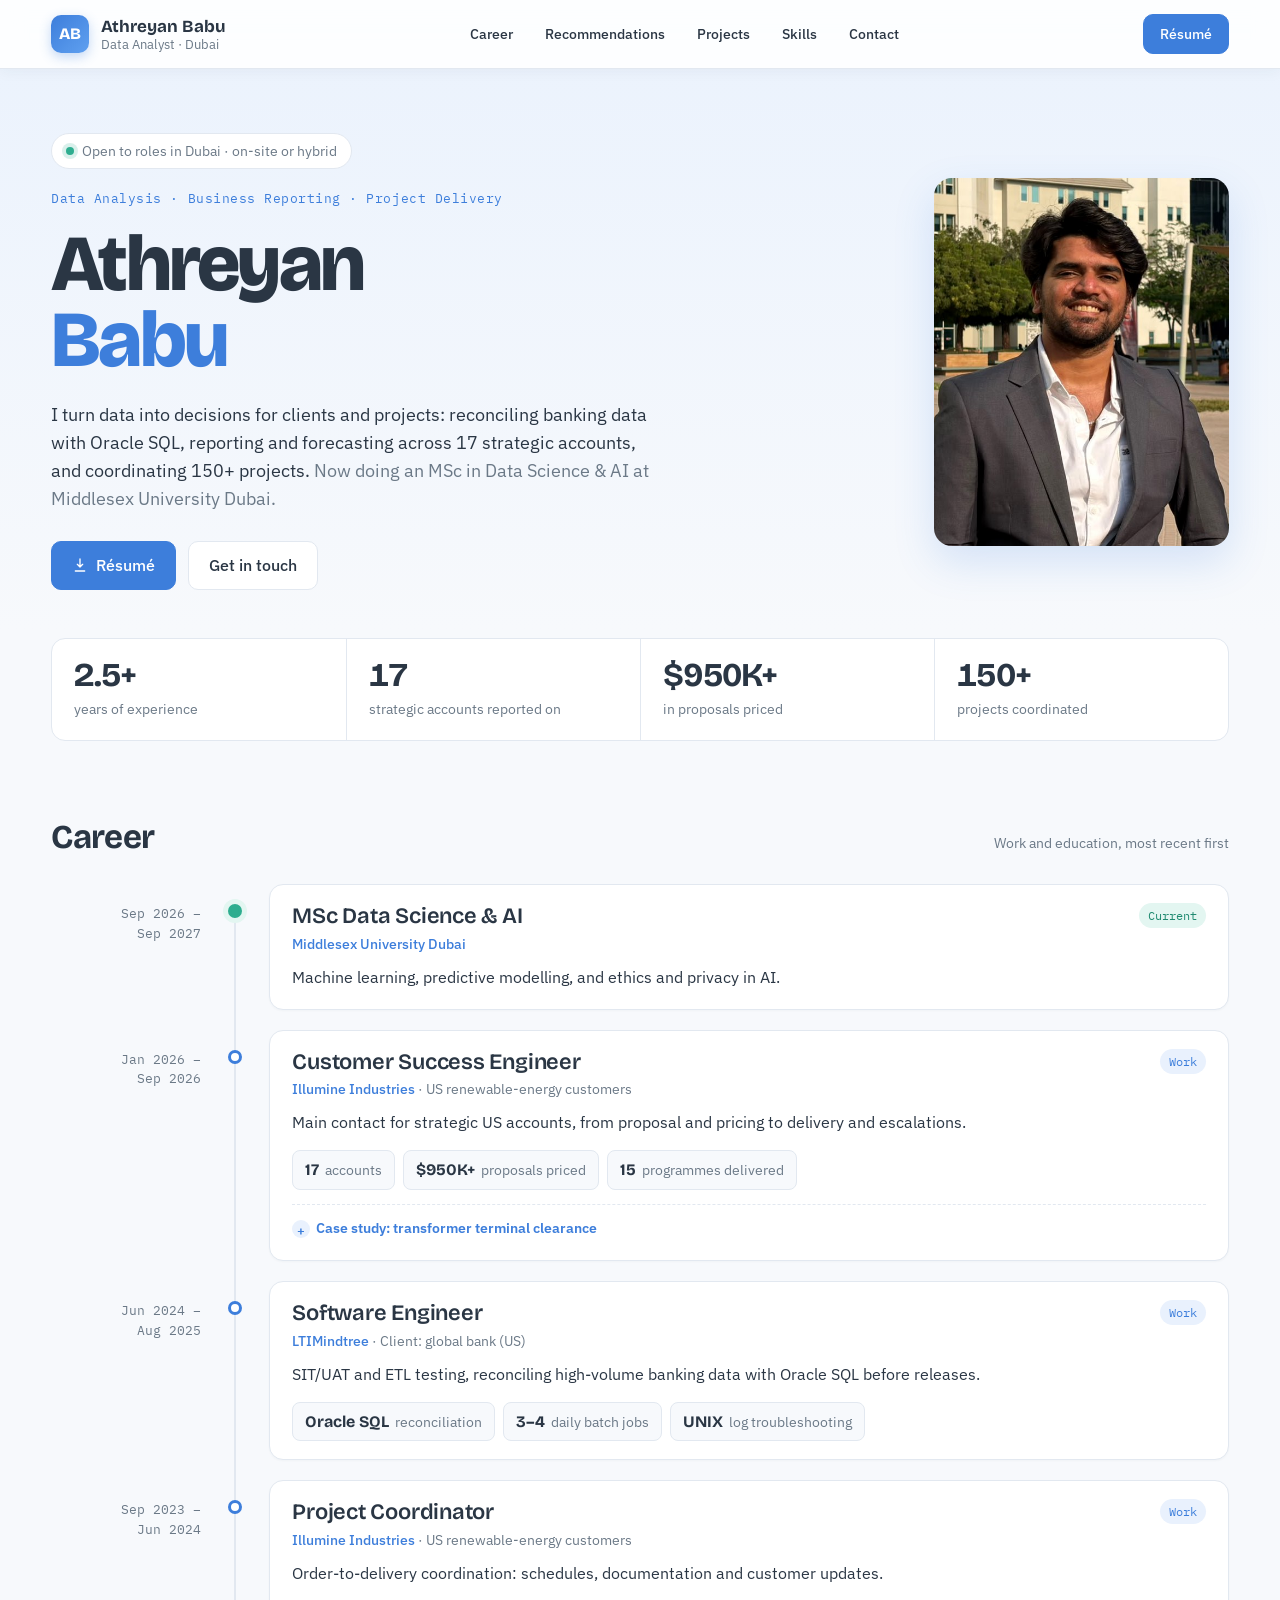
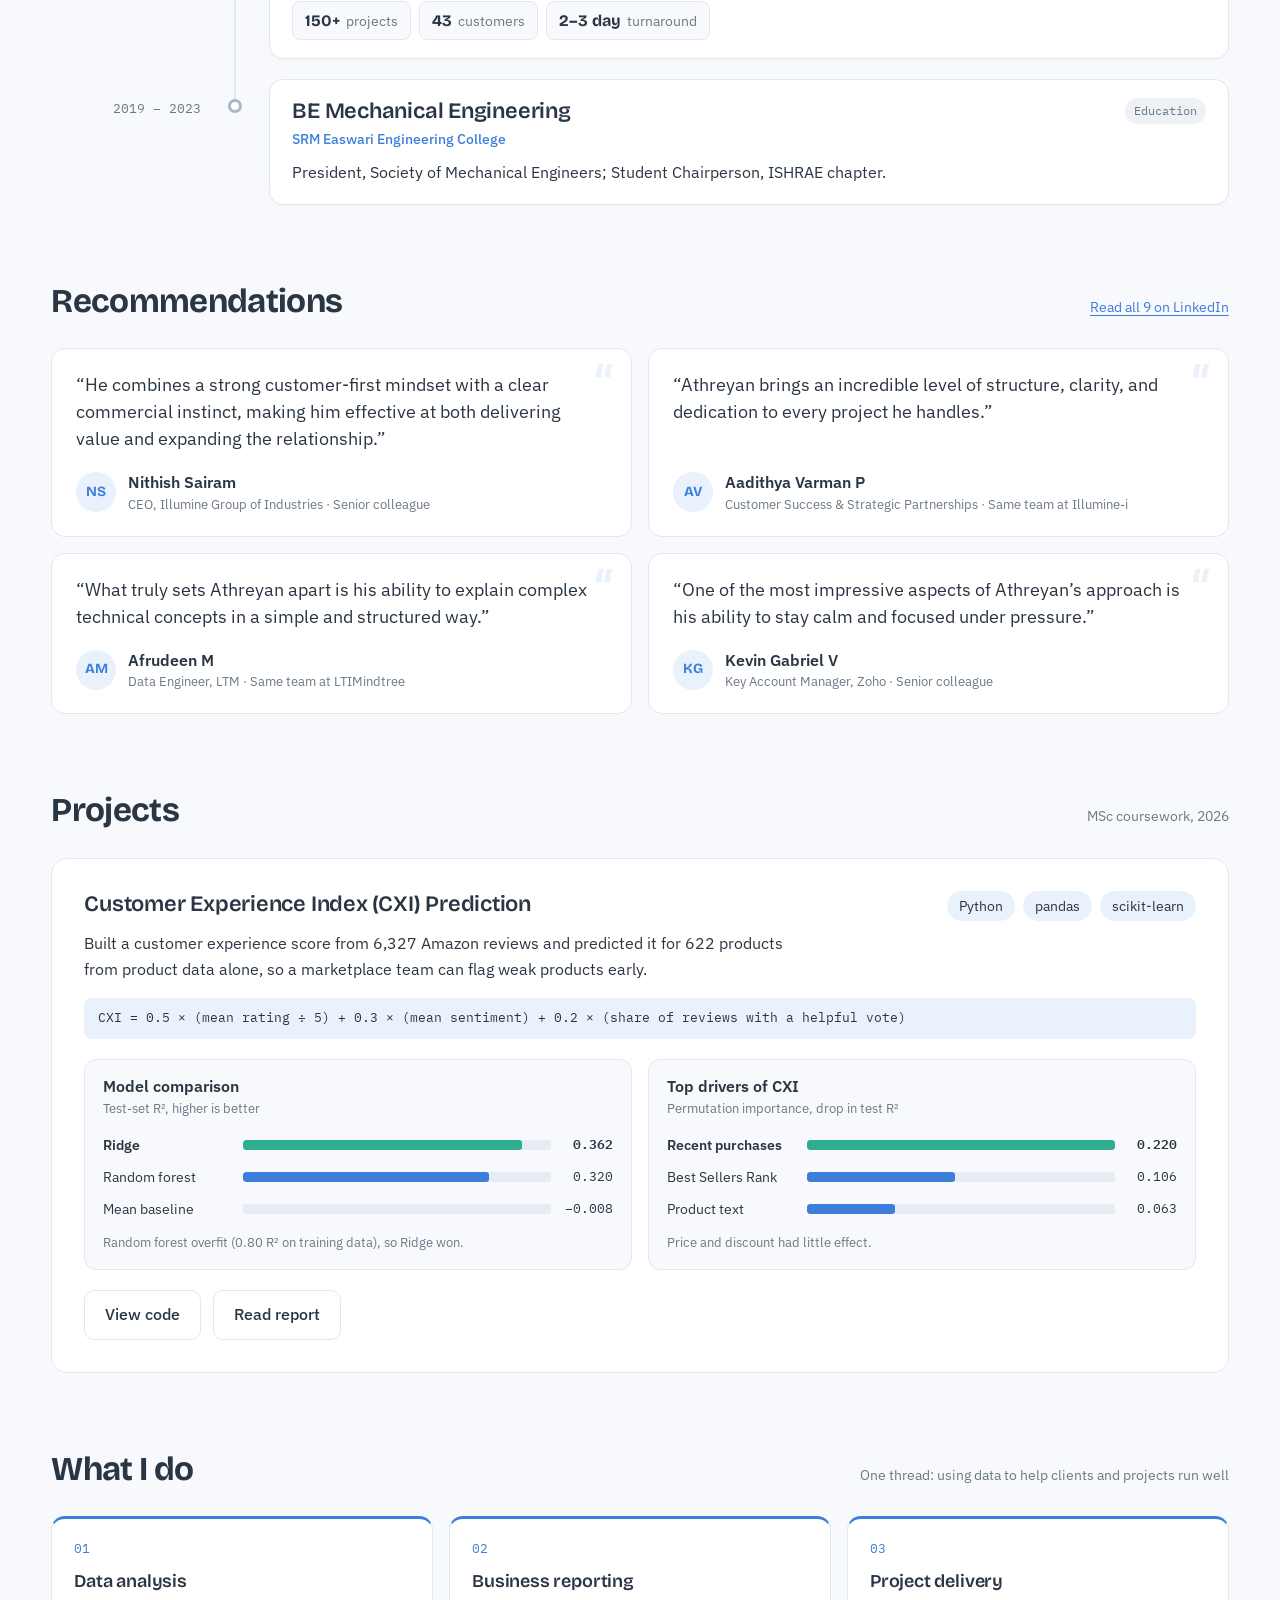
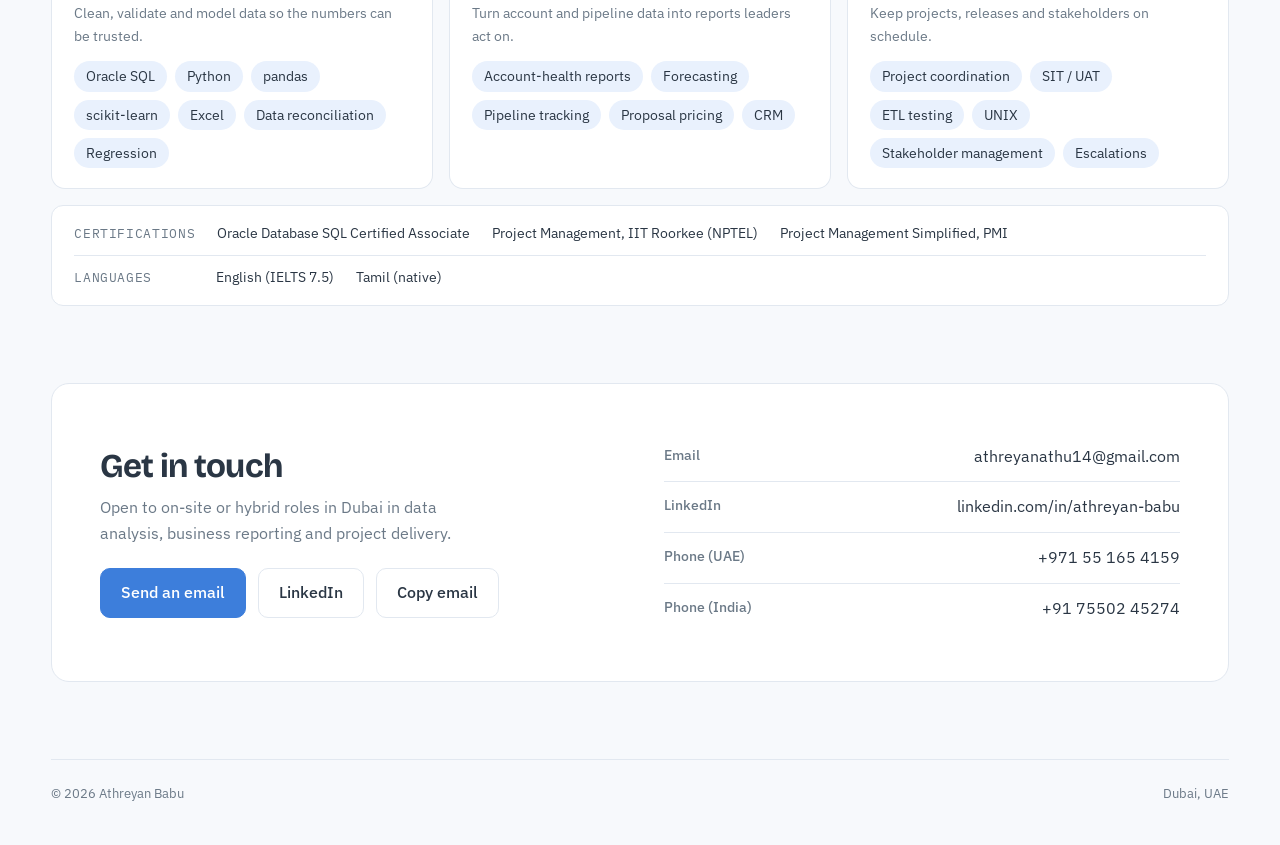
==== commit 229739f6: "Add LinkedIn recommendations section Co-Authored-By: Claude Opus 5.5 <noreply@anthropic.com> Claude-" ====
--- a/index.html
+++ b/index.html
@@ -184,6 +184,16 @@
 .certs-row + .certs-row { padding-top: 10px; border-top: 1px solid var(--line); }
 .certs-label { min-width: 120px; font-family: var(--mono); font-size: var(--fs-xs); color: var(--muted); text-transform: uppercase; letter-spacing: .05em; }
 
+/* Recommendations */
+.quotes { display: grid; grid-template-columns: repeat(2, minmax(0, 1fr)); gap: 16px; }
+.quote { margin: 0; background: var(--surface); border: 1px solid var(--line); border-radius: 14px; padding: 22px 24px; display: flex; flex-direction: column; justify-content: space-between; gap: 18px; position: relative; }
+.quote::before { content: "“"; position: absolute; top: 6px; right: 18px; font-family: var(--display); font-size: 64px; line-height: 1; color: var(--accent-soft); }
+.quote blockquote { margin: 0; font-size: var(--fs-md); line-height: 1.5; color: var(--ink); position: relative; }
+.quote figcaption { display: flex; align-items: center; gap: 12px; }
+.avatar { flex: none; width: 40px; height: 40px; border-radius: 50%; display: grid; place-items: center; background: var(--accent-soft); color: var(--accent); font-family: var(--display); font-weight: 700; font-size: var(--fs-sm); }
+.quote figcaption b { display: block; font-size: var(--fs-base); font-weight: 600; }
+.quote figcaption small { display: block; font-size: var(--fs-xs); color: var(--muted); line-height: 1.4; }
+
 /* Contact */
 .contact { background: var(--surface); border: 1px solid var(--line); border-radius: 18px; padding: clamp(24px, 4vw, 48px); display: grid; grid-template-columns: minmax(0, 1fr) minmax(0, 1fr); gap: 28px 48px; align-items: center; }
 .contact p.lead { margin-top: 10px; color: var(--muted); max-width: 40ch; }
@@ -208,7 +218,7 @@
   .case-body { grid-template-columns: minmax(0, 1fr); gap: 10px; }
 }
 @media (max-width: 760px) {
-  .panels { grid-template-columns: minmax(0, 1fr); }
+  .panels, .quotes { grid-template-columns: minmax(0, 1fr); }
   .tl-item { grid-template-columns: 20px minmax(0, 1fr); gap: 0 14px; }
   .tl-date { grid-column: 2; grid-row: 1; text-align: left; padding: 0 0 6px; }
   .tl-date br { display: none; }
@@ -241,6 +251,7 @@
     </a>
     <nav class="site-nav" aria-label="Sections">
       <a href="#career">Career</a>
+      <a href="#recommendations">Recommendations</a>
       <a href="#projects">Projects</a>
       <a href="#skills">Skills</a>
       <a href="#contact">Contact</a>
@@ -383,6 +394,31 @@
       </li>
 
     </ol>
+  </section>
+
+  <section id="recommendations">
+    <div class="section-head">
+      <h2>Recommendations</h2>
+      <p><a href="https://www.linkedin.com/in/athreyan-babu/details/recommendations/" target="_blank" rel="noopener">Read all 9 on LinkedIn</a></p>
+    </div>
+    <div class="quotes">
+      <figure class="quote">
+        <blockquote>“He combines a strong customer-first mindset with a clear commercial instinct, making him effective at both delivering value and expanding the relationship.”</blockquote>
+        <figcaption><span class="avatar" aria-hidden="true">NS</span><span><b>Nithish Sairam</b><small>CEO, Illumine Group of Industries · Senior colleague</small></span></figcaption>
+      </figure>
+      <figure class="quote">
+        <blockquote>“Athreyan brings an incredible level of structure, clarity, and dedication to every project he handles.”</blockquote>
+        <figcaption><span class="avatar" aria-hidden="true">AV</span><span><b>Aadithya Varman P</b><small>Customer Success &amp; Strategic Partnerships · Same team at Illumine-i</small></span></figcaption>
+      </figure>
+      <figure class="quote">
+        <blockquote>“What truly sets Athreyan apart is his ability to explain complex technical concepts in a simple and structured way.”</blockquote>
+        <figcaption><span class="avatar" aria-hidden="true">AM</span><span><b>Afrudeen M</b><small>Data Engineer, LTM · Same team at LTIMindtree</small></span></figcaption>
+      </figure>
+      <figure class="quote">
+        <blockquote>“One of the most impressive aspects of Athreyan’s approach is his ability to stay calm and focused under pressure.”</blockquote>
+        <figcaption><span class="avatar" aria-hidden="true">KG</span><span><b>Kevin Gabriel V</b><small>Key Account Manager, Zoho · Senior colleague</small></span></figcaption>
+      </figure>
+    </div>
   </section>
 
   <section id="projects">
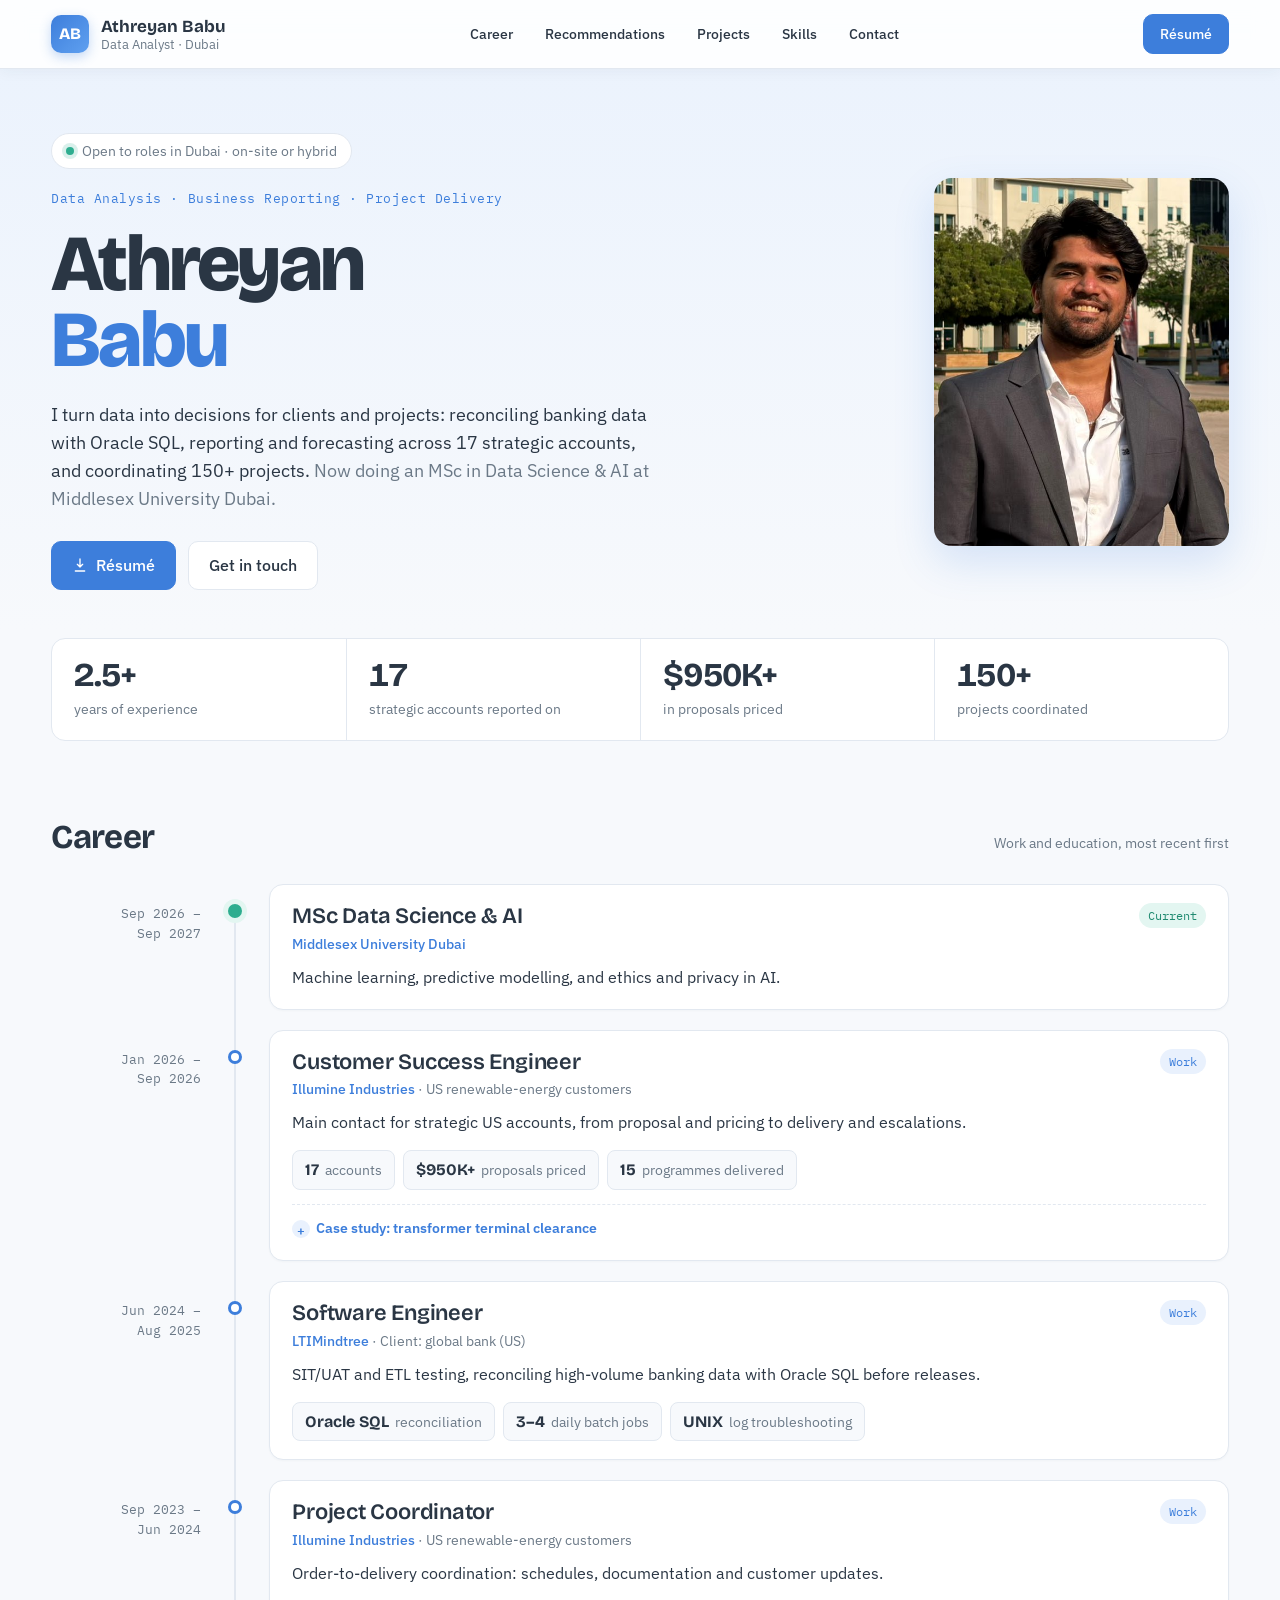
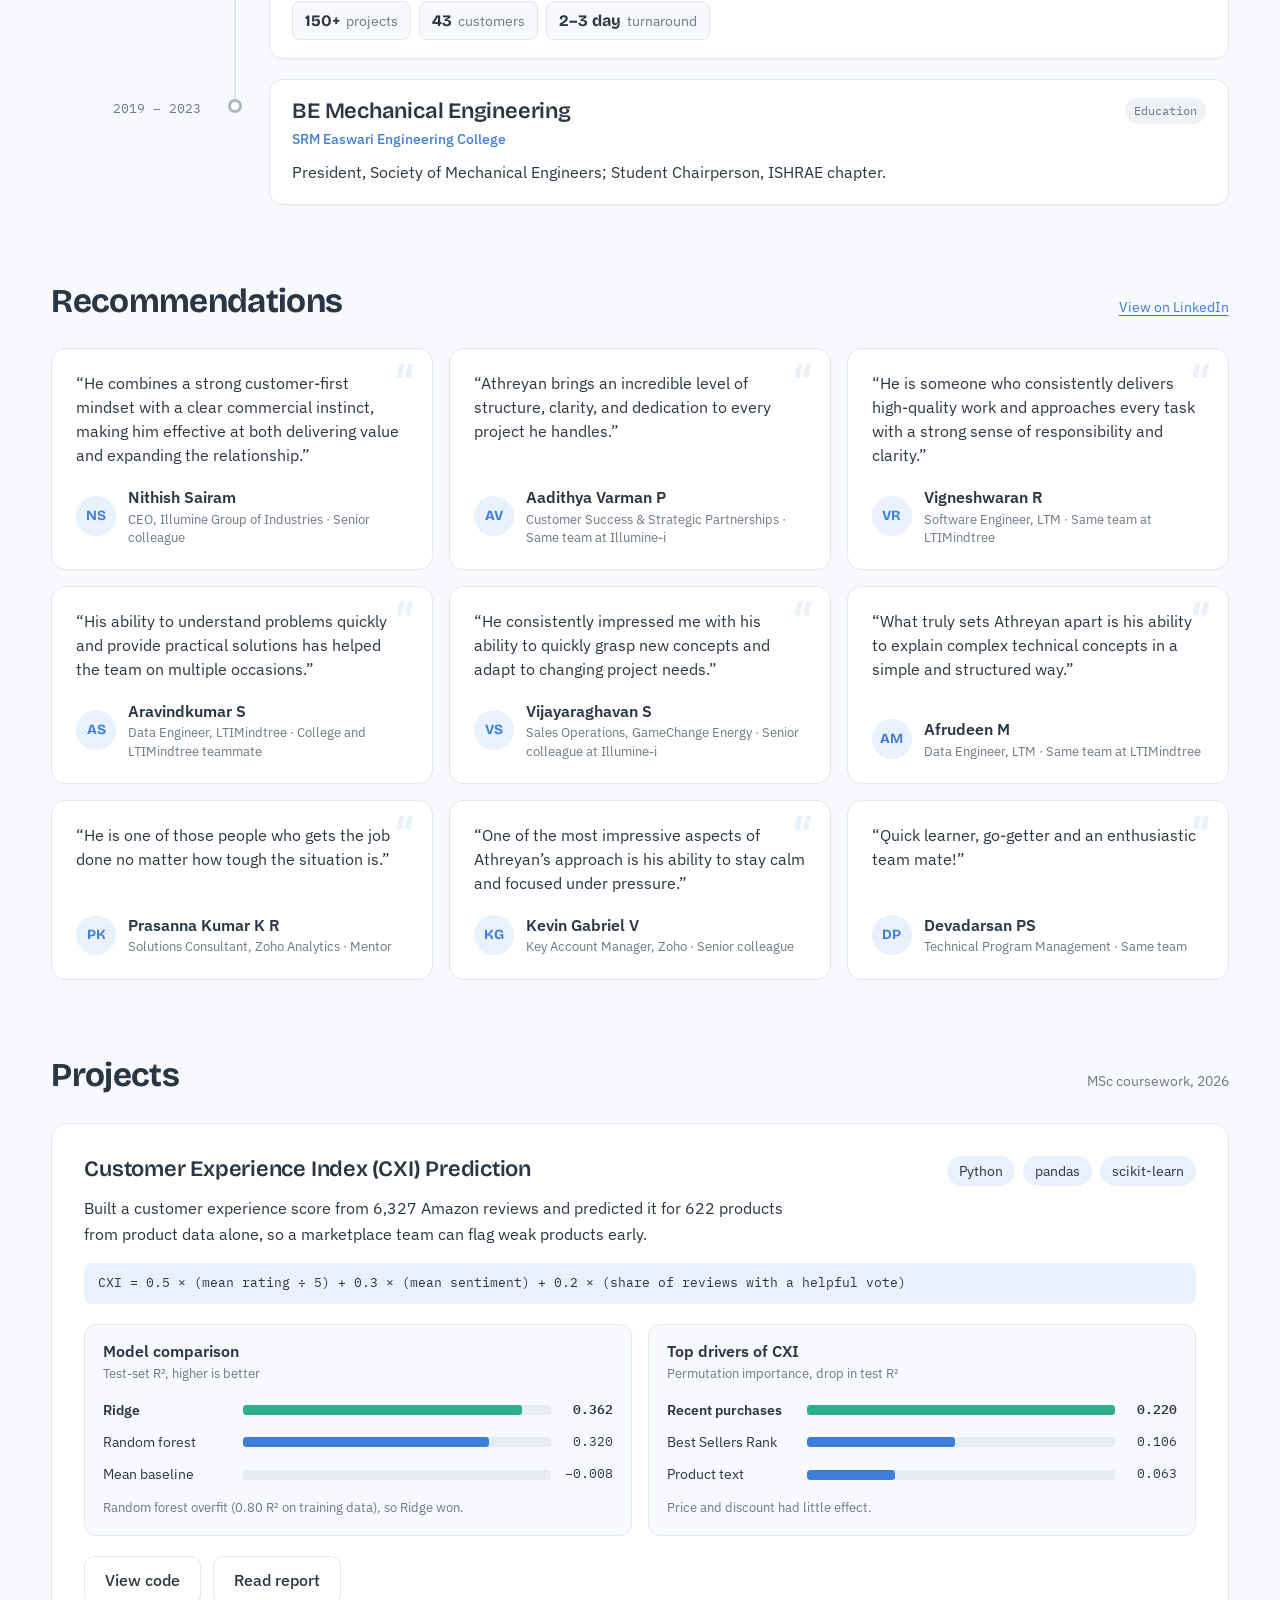
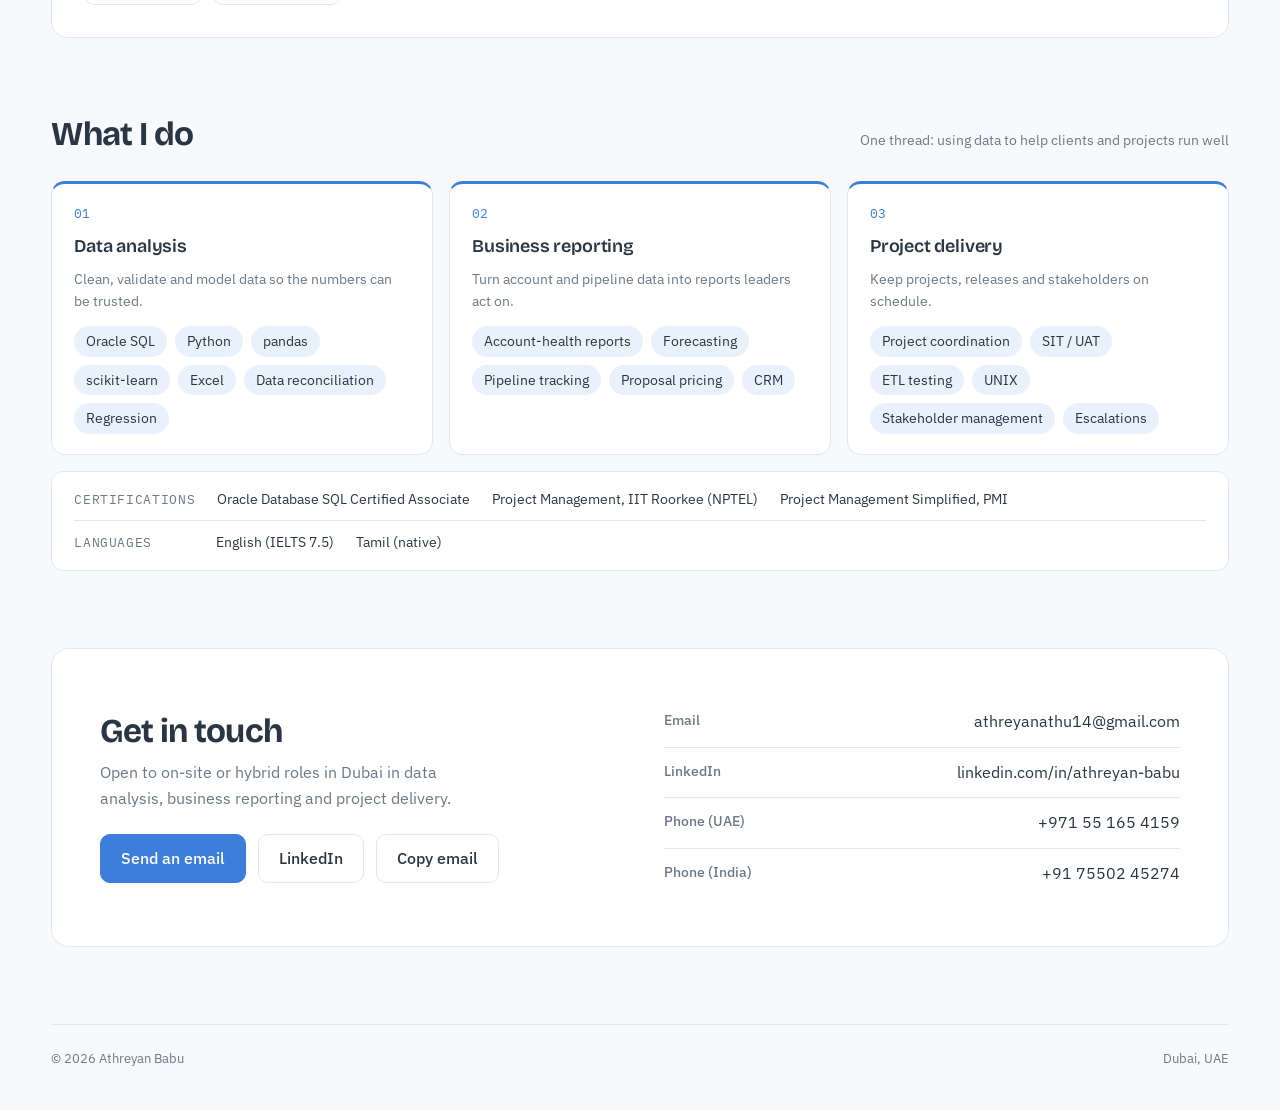
==== commit a76ba240: "Show all nine LinkedIn recommendations Co-Authored-By: Claude Opus 5.5 <noreply@anthropic.com> Claud" ====
--- a/index.html
+++ b/index.html
@@ -185,10 +185,10 @@
 .certs-label { min-width: 120px; font-family: var(--mono); font-size: var(--fs-xs); color: var(--muted); text-transform: uppercase; letter-spacing: .05em; }
 
 /* Recommendations */
-.quotes { display: grid; grid-template-columns: repeat(2, minmax(0, 1fr)); gap: 16px; }
+.quotes { display: grid; grid-template-columns: repeat(3, minmax(0, 1fr)); gap: 16px; }
 .quote { margin: 0; background: var(--surface); border: 1px solid var(--line); border-radius: 14px; padding: 22px 24px; display: flex; flex-direction: column; justify-content: space-between; gap: 18px; position: relative; }
 .quote::before { content: "“"; position: absolute; top: 6px; right: 18px; font-family: var(--display); font-size: 64px; line-height: 1; color: var(--accent-soft); }
-.quote blockquote { margin: 0; font-size: var(--fs-md); line-height: 1.5; color: var(--ink); position: relative; }
+.quote blockquote { margin: 0; font-size: var(--fs-base); line-height: 1.5; color: var(--ink); position: relative; }
 .quote figcaption { display: flex; align-items: center; gap: 12px; }
 .avatar { flex: none; width: 40px; height: 40px; border-radius: 50%; display: grid; place-items: center; background: var(--accent-soft); color: var(--accent); font-family: var(--display); font-weight: 700; font-size: var(--fs-sm); }
 .quote figcaption b { display: block; font-size: var(--fs-base); font-weight: 600; }
@@ -214,6 +214,7 @@
   .stat:nth-child(3) { border-left: 0; }
   .stat:nth-child(n+3) { border-top: 1px solid var(--line); }
   .cards3 { grid-template-columns: minmax(0, 1fr); }
+  .quotes { grid-template-columns: repeat(2, minmax(0, 1fr)); }
   .contact { grid-template-columns: minmax(0, 1fr); }
   .case-body { grid-template-columns: minmax(0, 1fr); gap: 10px; }
 }
@@ -399,7 +400,7 @@
   <section id="recommendations">
     <div class="section-head">
       <h2>Recommendations</h2>
-      <p><a href="https://www.linkedin.com/in/athreyan-babu/details/recommendations/" target="_blank" rel="noopener">Read all 9 on LinkedIn</a></p>
+      <p><a href="https://www.linkedin.com/in/athreyan-babu/details/recommendations/" target="_blank" rel="noopener">View on LinkedIn</a></p>
     </div>
     <div class="quotes">
       <figure class="quote">
@@ -411,12 +412,32 @@
         <figcaption><span class="avatar" aria-hidden="true">AV</span><span><b>Aadithya Varman P</b><small>Customer Success &amp; Strategic Partnerships · Same team at Illumine-i</small></span></figcaption>
       </figure>
       <figure class="quote">
+        <blockquote>“He is someone who consistently delivers high-quality work and approaches every task with a strong sense of responsibility and clarity.”</blockquote>
+        <figcaption><span class="avatar" aria-hidden="true">VR</span><span><b>Vigneshwaran R</b><small>Software Engineer, LTM · Same team at LTIMindtree</small></span></figcaption>
+      </figure>
+      <figure class="quote">
+        <blockquote>“His ability to understand problems quickly and provide practical solutions has helped the team on multiple occasions.”</blockquote>
+        <figcaption><span class="avatar" aria-hidden="true">AS</span><span><b>Aravindkumar S</b><small>Data Engineer, LTIMindtree · College and LTIMindtree teammate</small></span></figcaption>
+      </figure>
+      <figure class="quote">
+        <blockquote>“He consistently impressed me with his ability to quickly grasp new concepts and adapt to changing project needs.”</blockquote>
+        <figcaption><span class="avatar" aria-hidden="true">VS</span><span><b>Vijayaraghavan S</b><small>Sales Operations, GameChange Energy · Senior colleague at Illumine-i</small></span></figcaption>
+      </figure>
+      <figure class="quote">
         <blockquote>“What truly sets Athreyan apart is his ability to explain complex technical concepts in a simple and structured way.”</blockquote>
         <figcaption><span class="avatar" aria-hidden="true">AM</span><span><b>Afrudeen M</b><small>Data Engineer, LTM · Same team at LTIMindtree</small></span></figcaption>
       </figure>
       <figure class="quote">
+        <blockquote>“He is one of those people who gets the job done no matter how tough the situation is.”</blockquote>
+        <figcaption><span class="avatar" aria-hidden="true">PK</span><span><b>Prasanna Kumar K R</b><small>Solutions Consultant, Zoho Analytics · Mentor</small></span></figcaption>
+      </figure>
+      <figure class="quote">
         <blockquote>“One of the most impressive aspects of Athreyan’s approach is his ability to stay calm and focused under pressure.”</blockquote>
         <figcaption><span class="avatar" aria-hidden="true">KG</span><span><b>Kevin Gabriel V</b><small>Key Account Manager, Zoho · Senior colleague</small></span></figcaption>
+      </figure>
+      <figure class="quote">
+        <blockquote>“Quick learner, go-getter and an enthusiastic team mate!”</blockquote>
+        <figcaption><span class="avatar" aria-hidden="true">DP</span><span><b>Devadarsan PS</b><small>Technical Program Management · Same team</small></span></figcaption>
       </figure>
     </div>
   </section>
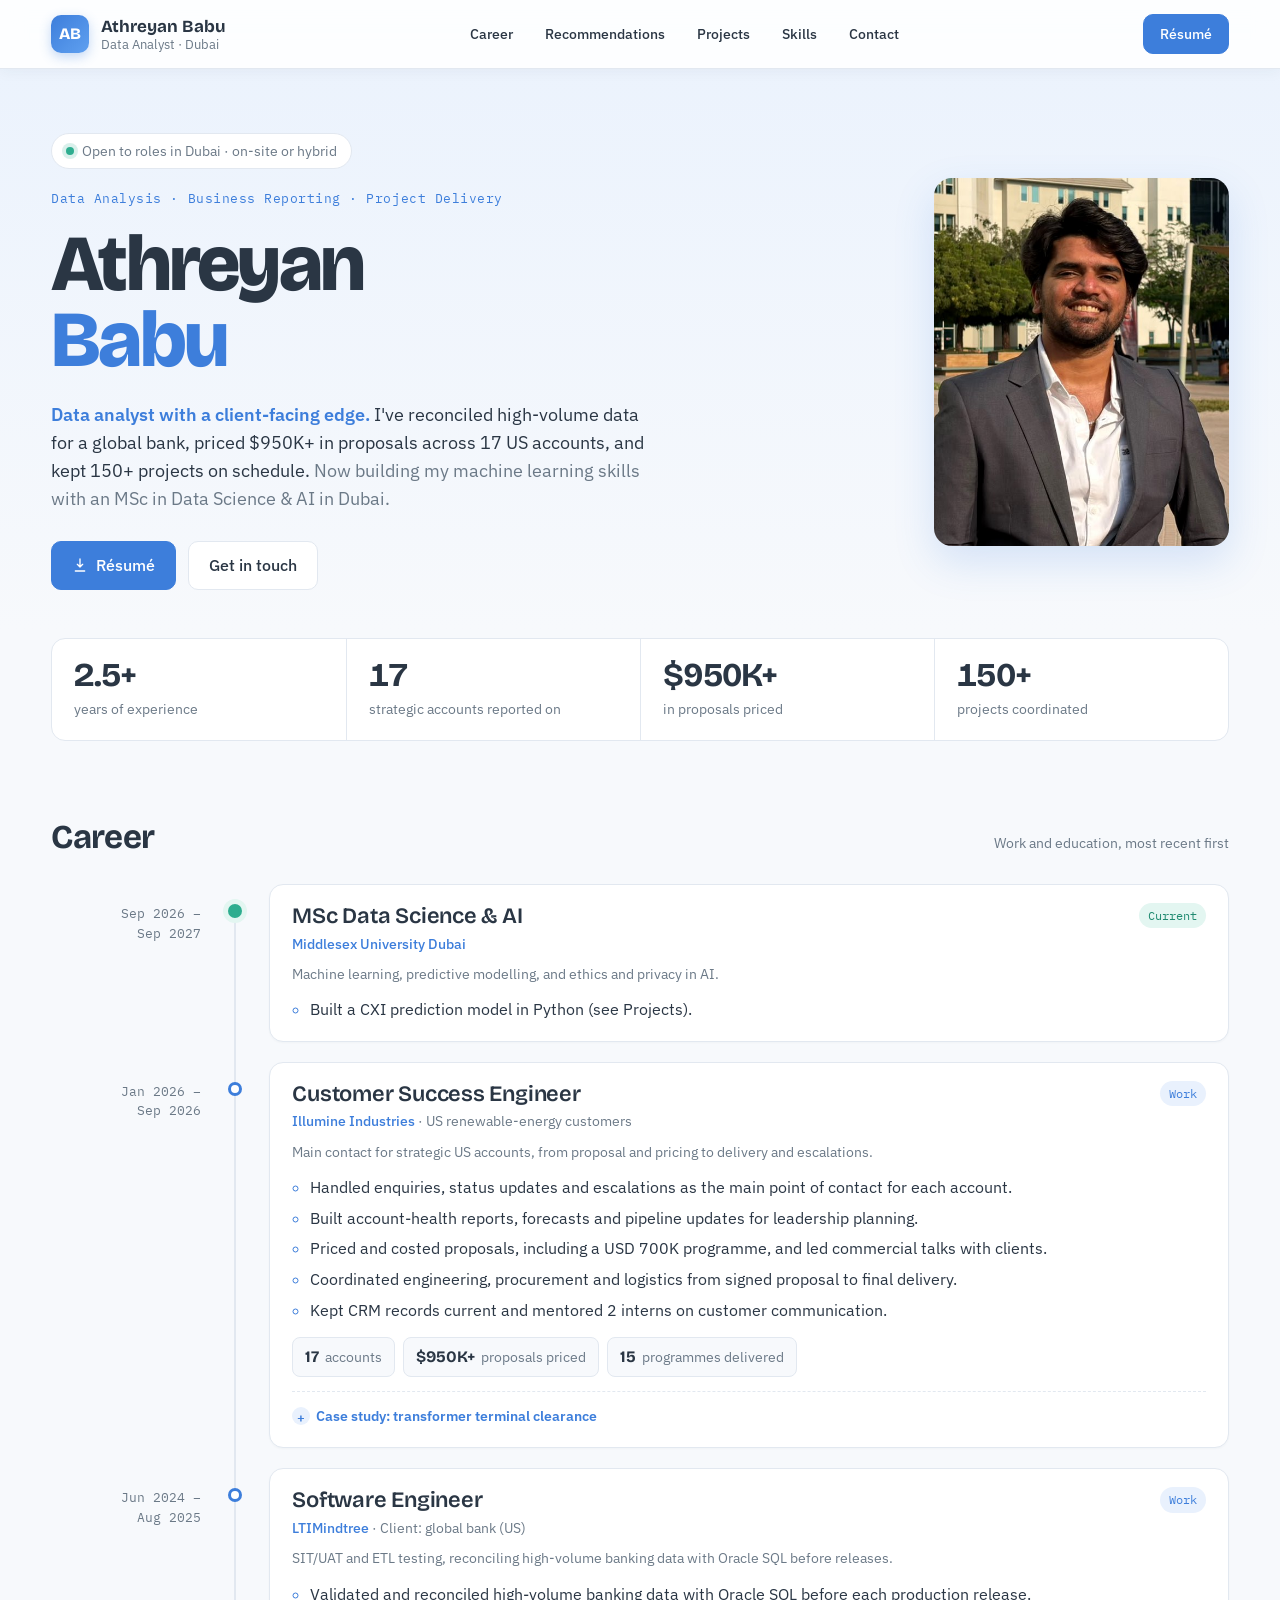
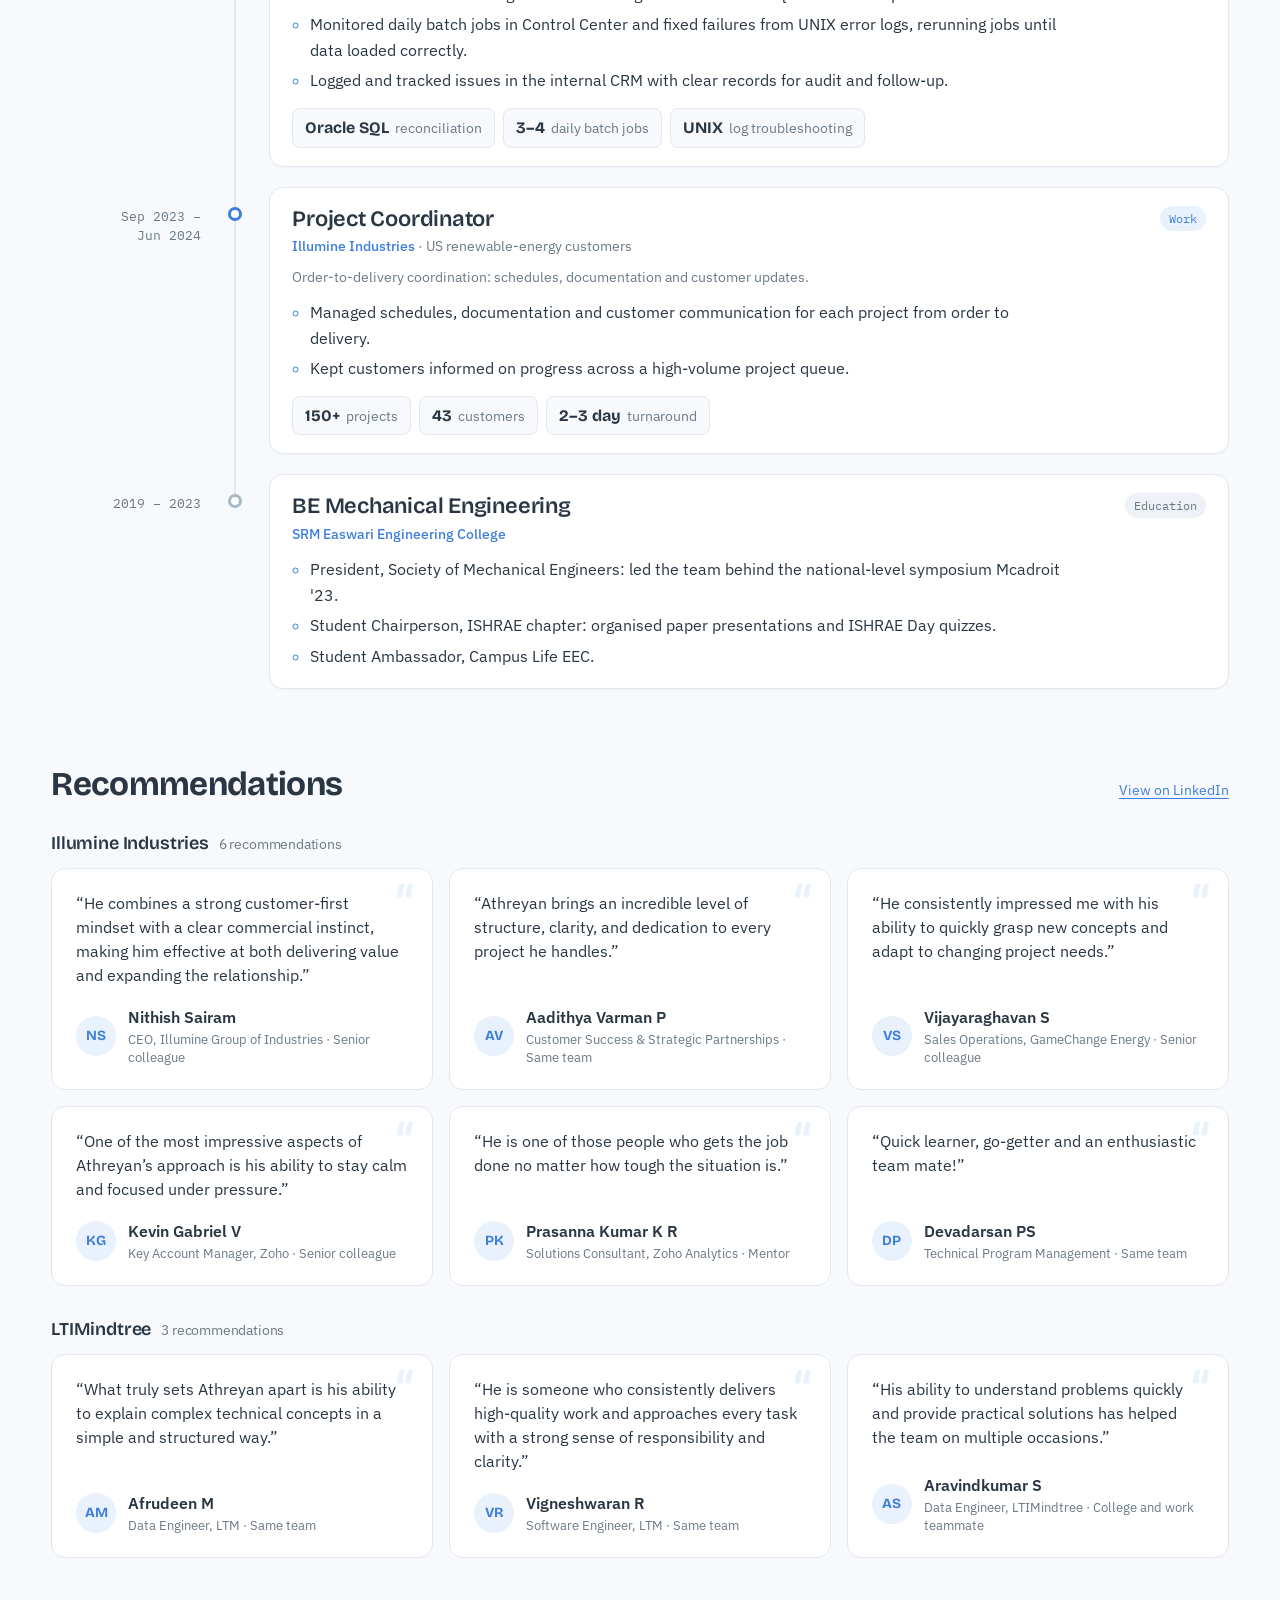
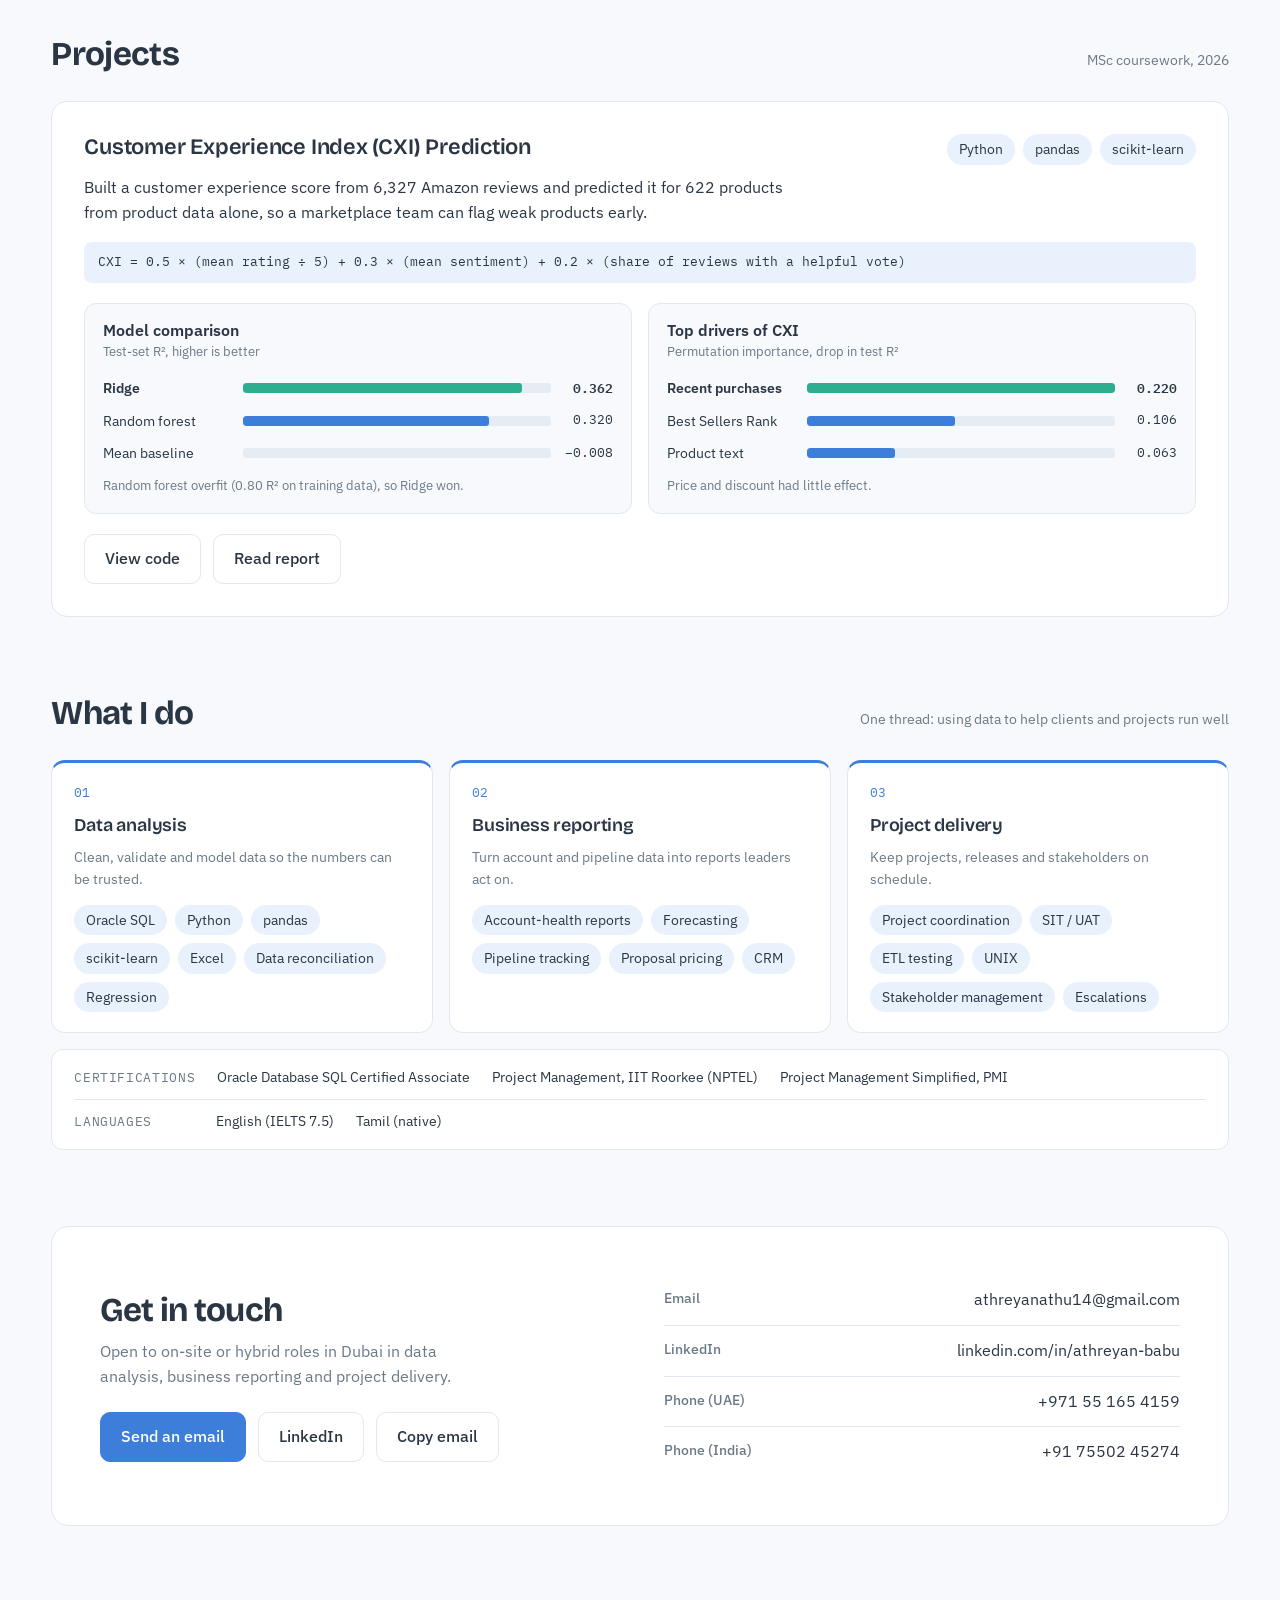
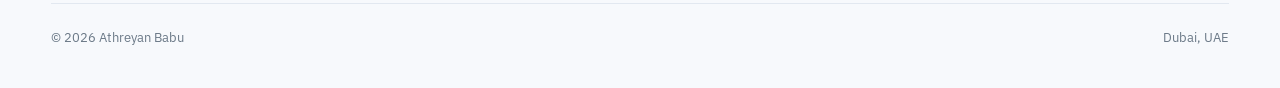
==== commit ab7ac56f: "Group recommendations by company, add role bullets to career, sharper intro Co-Authored-By: Claude O" ====
--- a/index.html
+++ b/index.html
@@ -96,6 +96,7 @@
 .hero { display: grid; grid-template-columns: minmax(0, 1fr) clamp(200px, 23vw, 320px); gap: clamp(28px, 5vw, 80px); align-items: center; padding: clamp(28px, 5vw, 64px) 0 clamp(32px, 4vw, 48px); }
 .hero .eyebrow { margin-bottom: 16px; display: block; }
 h1 .last { color: var(--accent); }
+.lede strong { font-weight: 600; color: var(--accent); }
 .lede { max-width: 34em; font-size: var(--fs-md); line-height: 1.55; margin-top: 24px; }
 .hero .actions { margin-top: 28px; }
 .portrait { margin: 0; }
@@ -133,6 +134,9 @@
 .badge.edu { background: #EEF2F6; color: var(--muted); }
 .badge.now { background: var(--mint-soft); color: #1F8A70; }
 .tl-sum { margin-top: 10px; font-size: var(--fs-base); }
+.tl-list { margin: 12px 0 0; padding-left: 18px; display: grid; gap: 5px; font-size: var(--fs-base); color: var(--ink); max-width: 78ch; }
+.tl-list li::marker { color: var(--accent); }
+.tl-item .tl-sum { color: var(--muted); font-size: var(--fs-sm); margin-top: 8px; }
 .metrics { display: flex; flex-wrap: wrap; gap: 8px; margin-top: 14px; }
 .metric { display: inline-flex; align-items: baseline; gap: 6px; padding: 6px 12px; border-radius: 8px; background: var(--bg); border: 1px solid var(--line); font-size: var(--fs-sm); color: var(--muted); }
 .metric b { font-family: var(--display); font-weight: 700; font-size: var(--fs-base); color: var(--ink); }
@@ -185,6 +189,9 @@
 .certs-label { min-width: 120px; font-family: var(--mono); font-size: var(--fs-xs); color: var(--muted); text-transform: uppercase; letter-spacing: .05em; }
 
 /* Recommendations */
+.rec-group + .rec-group { margin-top: 32px; }
+.rec-co { font-size: var(--fs-md); display: flex; align-items: baseline; gap: 10px; margin-bottom: 14px; }
+.rec-co span { font-family: var(--body); font-weight: 400; font-size: var(--fs-sm); color: var(--muted); }
 .quotes { display: grid; grid-template-columns: repeat(3, minmax(0, 1fr)); gap: 16px; }
 .quote { margin: 0; background: var(--surface); border: 1px solid var(--line); border-radius: 14px; padding: 22px 24px; display: flex; flex-direction: column; justify-content: space-between; gap: 18px; position: relative; }
 .quote::before { content: "“"; position: absolute; top: 6px; right: 18px; font-family: var(--display); font-size: 64px; line-height: 1; color: var(--accent-soft); }
@@ -268,7 +275,7 @@
       <span class="status-pill"><span class="dot" aria-hidden="true"></span>Open to roles in Dubai · on-site or hybrid</span>
       <span class="eyebrow">Data Analysis · Business Reporting · Project Delivery</span>
       <h1>Athreyan<br><span class="last">Babu</span></h1>
-      <p class="lede">I turn data into decisions for clients and projects: reconciling banking data with Oracle SQL, reporting and forecasting across 17 strategic accounts, and coordinating 150+ projects. <span class="muted">Now doing an MSc in Data Science &amp; AI at Middlesex University Dubai.</span></p>
+      <p class="lede"><strong>Data analyst with a client-facing edge.</strong> I've reconciled high-volume data for a global bank, priced $950K+ in proposals across 17 US accounts, and kept 150+ projects on schedule. <span class="muted">Now building my machine learning skills with an MSc in Data Science &amp; AI in Dubai.</span></p>
       <div class="actions">
         <a class="btn primary" href="Athreyan_Babu_Resume.pdf" target="_blank" rel="noopener">
           <svg viewBox="0 0 24 24" fill="none" stroke="currentColor" stroke-width="2" stroke-linecap="round" stroke-linejoin="round" aria-hidden="true"><path d="M12 3v12m0 0l-4-4m4 4l4-4M5 21h14"/></svg>
@@ -308,6 +315,7 @@
             <span class="badge now">Current</span>
           </div>
           <p class="tl-sum">Machine learning, predictive modelling, and ethics and privacy in AI.</p>
+          <ul class="tl-list"><li>Built a CXI prediction model in Python (see Projects).</li></ul>
         </div>
       </li>
 
@@ -323,6 +331,7 @@
             <span class="badge">Work</span>
           </div>
           <p class="tl-sum">Main contact for strategic US accounts, from proposal and pricing to delivery and escalations.</p>
+          <ul class="tl-list"><li>Handled enquiries, status updates and escalations as the main point of contact for each account.</li><li>Built account-health reports, forecasts and pipeline updates for leadership planning.</li><li>Priced and costed proposals, including a USD 700K programme, and led commercial talks with clients.</li><li>Coordinated engineering, procurement and logistics from signed proposal to final delivery.</li><li>Kept CRM records current and mentored 2 interns on customer communication.</li></ul>
           <div class="metrics">
             <span class="metric"><b>17</b>accounts</span>
             <span class="metric"><b>$950K+</b>proposals priced</span>
@@ -351,6 +360,7 @@
             <span class="badge">Work</span>
           </div>
           <p class="tl-sum">SIT/UAT and ETL testing, reconciling high-volume banking data with Oracle SQL before releases.</p>
+          <ul class="tl-list"><li>Validated and reconciled high-volume banking data with Oracle SQL before each production release.</li><li>Monitored daily batch jobs in Control Center and fixed failures from UNIX error logs, rerunning jobs until data loaded correctly.</li><li>Logged and tracked issues in the internal CRM with clear records for audit and follow-up.</li></ul>
           <div class="metrics">
             <span class="metric"><b>Oracle SQL</b>reconciliation</span>
             <span class="metric"><b>3–4</b>daily batch jobs</span>
@@ -371,6 +381,7 @@
             <span class="badge">Work</span>
           </div>
           <p class="tl-sum">Order-to-delivery coordination: schedules, documentation and customer updates.</p>
+          <ul class="tl-list"><li>Managed schedules, documentation and customer communication for each project from order to delivery.</li><li>Kept customers informed on progress across a high-volume project queue.</li></ul>
           <div class="metrics">
             <span class="metric"><b>150+</b>projects</span>
             <span class="metric"><b>43</b>customers</span>
@@ -390,7 +401,7 @@
             </div>
             <span class="badge edu">Education</span>
           </div>
-          <p class="tl-sum">President, Society of Mechanical Engineers; Student Chairperson, ISHRAE chapter.</p>
+          <ul class="tl-list"><li>President, Society of Mechanical Engineers: led the team behind the national-level symposium Mcadroit '23.</li><li>Student Chairperson, ISHRAE chapter: organised paper presentations and ISHRAE Day quizzes.</li><li>Student Ambassador, Campus Life EEC.</li></ul>
         </div>
       </li>
 
@@ -402,43 +413,51 @@
       <h2>Recommendations</h2>
       <p><a href="https://www.linkedin.com/in/athreyan-babu/details/recommendations/" target="_blank" rel="noopener">View on LinkedIn</a></p>
     </div>
-    <div class="quotes">
-      <figure class="quote">
-        <blockquote>“He combines a strong customer-first mindset with a clear commercial instinct, making him effective at both delivering value and expanding the relationship.”</blockquote>
-        <figcaption><span class="avatar" aria-hidden="true">NS</span><span><b>Nithish Sairam</b><small>CEO, Illumine Group of Industries · Senior colleague</small></span></figcaption>
-      </figure>
-      <figure class="quote">
-        <blockquote>“Athreyan brings an incredible level of structure, clarity, and dedication to every project he handles.”</blockquote>
-        <figcaption><span class="avatar" aria-hidden="true">AV</span><span><b>Aadithya Varman P</b><small>Customer Success &amp; Strategic Partnerships · Same team at Illumine-i</small></span></figcaption>
-      </figure>
-      <figure class="quote">
-        <blockquote>“He is someone who consistently delivers high-quality work and approaches every task with a strong sense of responsibility and clarity.”</blockquote>
-        <figcaption><span class="avatar" aria-hidden="true">VR</span><span><b>Vigneshwaran R</b><small>Software Engineer, LTM · Same team at LTIMindtree</small></span></figcaption>
-      </figure>
-      <figure class="quote">
-        <blockquote>“His ability to understand problems quickly and provide practical solutions has helped the team on multiple occasions.”</blockquote>
-        <figcaption><span class="avatar" aria-hidden="true">AS</span><span><b>Aravindkumar S</b><small>Data Engineer, LTIMindtree · College and LTIMindtree teammate</small></span></figcaption>
-      </figure>
-      <figure class="quote">
-        <blockquote>“He consistently impressed me with his ability to quickly grasp new concepts and adapt to changing project needs.”</blockquote>
-        <figcaption><span class="avatar" aria-hidden="true">VS</span><span><b>Vijayaraghavan S</b><small>Sales Operations, GameChange Energy · Senior colleague at Illumine-i</small></span></figcaption>
-      </figure>
-      <figure class="quote">
-        <blockquote>“What truly sets Athreyan apart is his ability to explain complex technical concepts in a simple and structured way.”</blockquote>
-        <figcaption><span class="avatar" aria-hidden="true">AM</span><span><b>Afrudeen M</b><small>Data Engineer, LTM · Same team at LTIMindtree</small></span></figcaption>
-      </figure>
-      <figure class="quote">
-        <blockquote>“He is one of those people who gets the job done no matter how tough the situation is.”</blockquote>
-        <figcaption><span class="avatar" aria-hidden="true">PK</span><span><b>Prasanna Kumar K R</b><small>Solutions Consultant, Zoho Analytics · Mentor</small></span></figcaption>
-      </figure>
-      <figure class="quote">
-        <blockquote>“One of the most impressive aspects of Athreyan’s approach is his ability to stay calm and focused under pressure.”</blockquote>
-        <figcaption><span class="avatar" aria-hidden="true">KG</span><span><b>Kevin Gabriel V</b><small>Key Account Manager, Zoho · Senior colleague</small></span></figcaption>
-      </figure>
-      <figure class="quote">
-        <blockquote>“Quick learner, go-getter and an enthusiastic team mate!”</blockquote>
-        <figcaption><span class="avatar" aria-hidden="true">DP</span><span><b>Devadarsan PS</b><small>Technical Program Management · Same team</small></span></figcaption>
-      </figure>
+    <div class="rec-group">
+      <h3 class="rec-co">Illumine Industries <span>6 recommendations</span></h3>
+      <div class="quotes">
+        <figure class="quote">
+          <blockquote>“He combines a strong customer-first mindset with a clear commercial instinct, making him effective at both delivering value and expanding the relationship.”</blockquote>
+          <figcaption><span class="avatar" aria-hidden="true">NS</span><span><b>Nithish Sairam</b><small>CEO, Illumine Group of Industries · Senior colleague</small></span></figcaption>
+        </figure>
+        <figure class="quote">
+          <blockquote>“Athreyan brings an incredible level of structure, clarity, and dedication to every project he handles.”</blockquote>
+          <figcaption><span class="avatar" aria-hidden="true">AV</span><span><b>Aadithya Varman P</b><small>Customer Success &amp; Strategic Partnerships · Same team</small></span></figcaption>
+        </figure>
+        <figure class="quote">
+          <blockquote>“He consistently impressed me with his ability to quickly grasp new concepts and adapt to changing project needs.”</blockquote>
+          <figcaption><span class="avatar" aria-hidden="true">VS</span><span><b>Vijayaraghavan S</b><small>Sales Operations, GameChange Energy · Senior colleague</small></span></figcaption>
+        </figure>
+        <figure class="quote">
+          <blockquote>“One of the most impressive aspects of Athreyan’s approach is his ability to stay calm and focused under pressure.”</blockquote>
+          <figcaption><span class="avatar" aria-hidden="true">KG</span><span><b>Kevin Gabriel V</b><small>Key Account Manager, Zoho · Senior colleague</small></span></figcaption>
+        </figure>
+        <figure class="quote">
+          <blockquote>“He is one of those people who gets the job done no matter how tough the situation is.”</blockquote>
+          <figcaption><span class="avatar" aria-hidden="true">PK</span><span><b>Prasanna Kumar K R</b><small>Solutions Consultant, Zoho Analytics · Mentor</small></span></figcaption>
+        </figure>
+        <figure class="quote">
+          <blockquote>“Quick learner, go-getter and an enthusiastic team mate!”</blockquote>
+          <figcaption><span class="avatar" aria-hidden="true">DP</span><span><b>Devadarsan PS</b><small>Technical Program Management · Same team</small></span></figcaption>
+        </figure>
+      </div>
+    </div>
+    <div class="rec-group">
+      <h3 class="rec-co">LTIMindtree <span>3 recommendations</span></h3>
+      <div class="quotes">
+        <figure class="quote">
+          <blockquote>“What truly sets Athreyan apart is his ability to explain complex technical concepts in a simple and structured way.”</blockquote>
+          <figcaption><span class="avatar" aria-hidden="true">AM</span><span><b>Afrudeen M</b><small>Data Engineer, LTM · Same team</small></span></figcaption>
+        </figure>
+        <figure class="quote">
+          <blockquote>“He is someone who consistently delivers high-quality work and approaches every task with a strong sense of responsibility and clarity.”</blockquote>
+          <figcaption><span class="avatar" aria-hidden="true">VR</span><span><b>Vigneshwaran R</b><small>Software Engineer, LTM · Same team</small></span></figcaption>
+        </figure>
+        <figure class="quote">
+          <blockquote>“His ability to understand problems quickly and provide practical solutions has helped the team on multiple occasions.”</blockquote>
+          <figcaption><span class="avatar" aria-hidden="true">AS</span><span><b>Aravindkumar S</b><small>Data Engineer, LTIMindtree · College and work teammate</small></span></figcaption>
+        </figure>
+      </div>
     </div>
   </section>
 
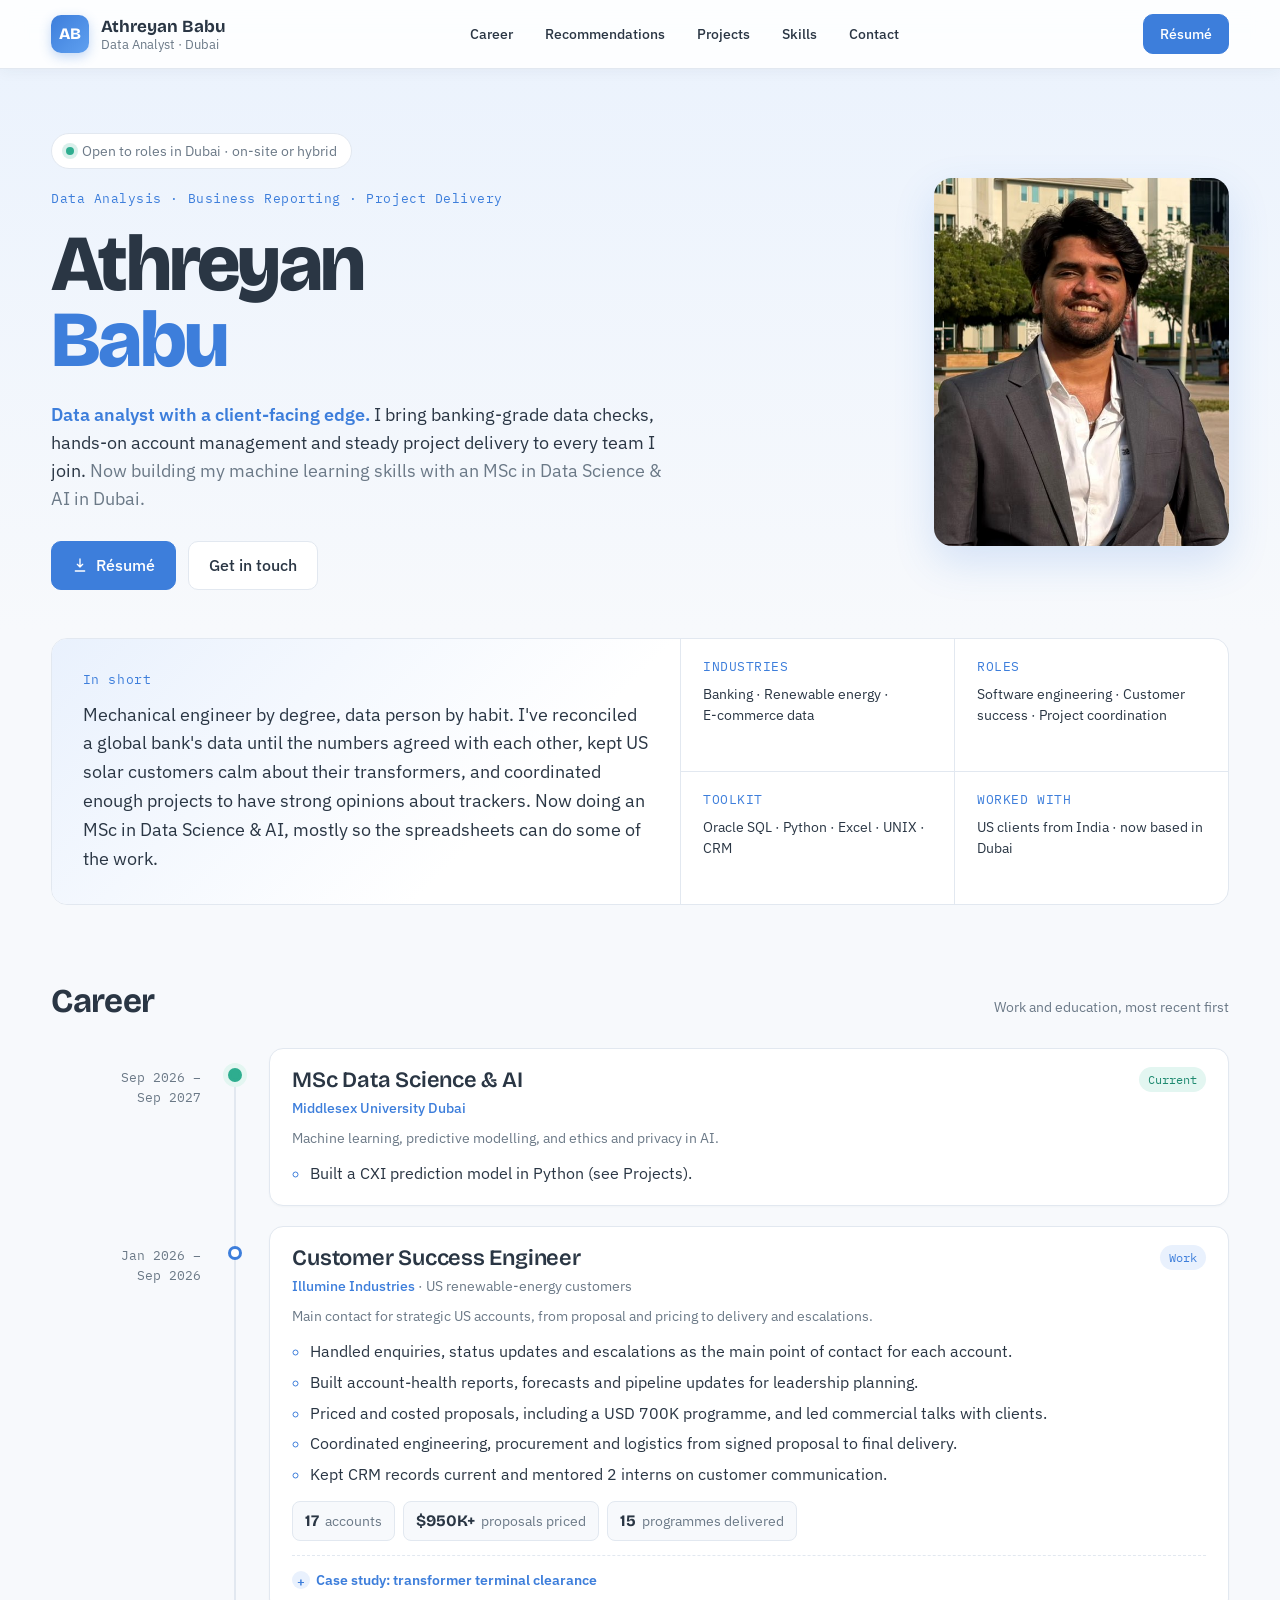
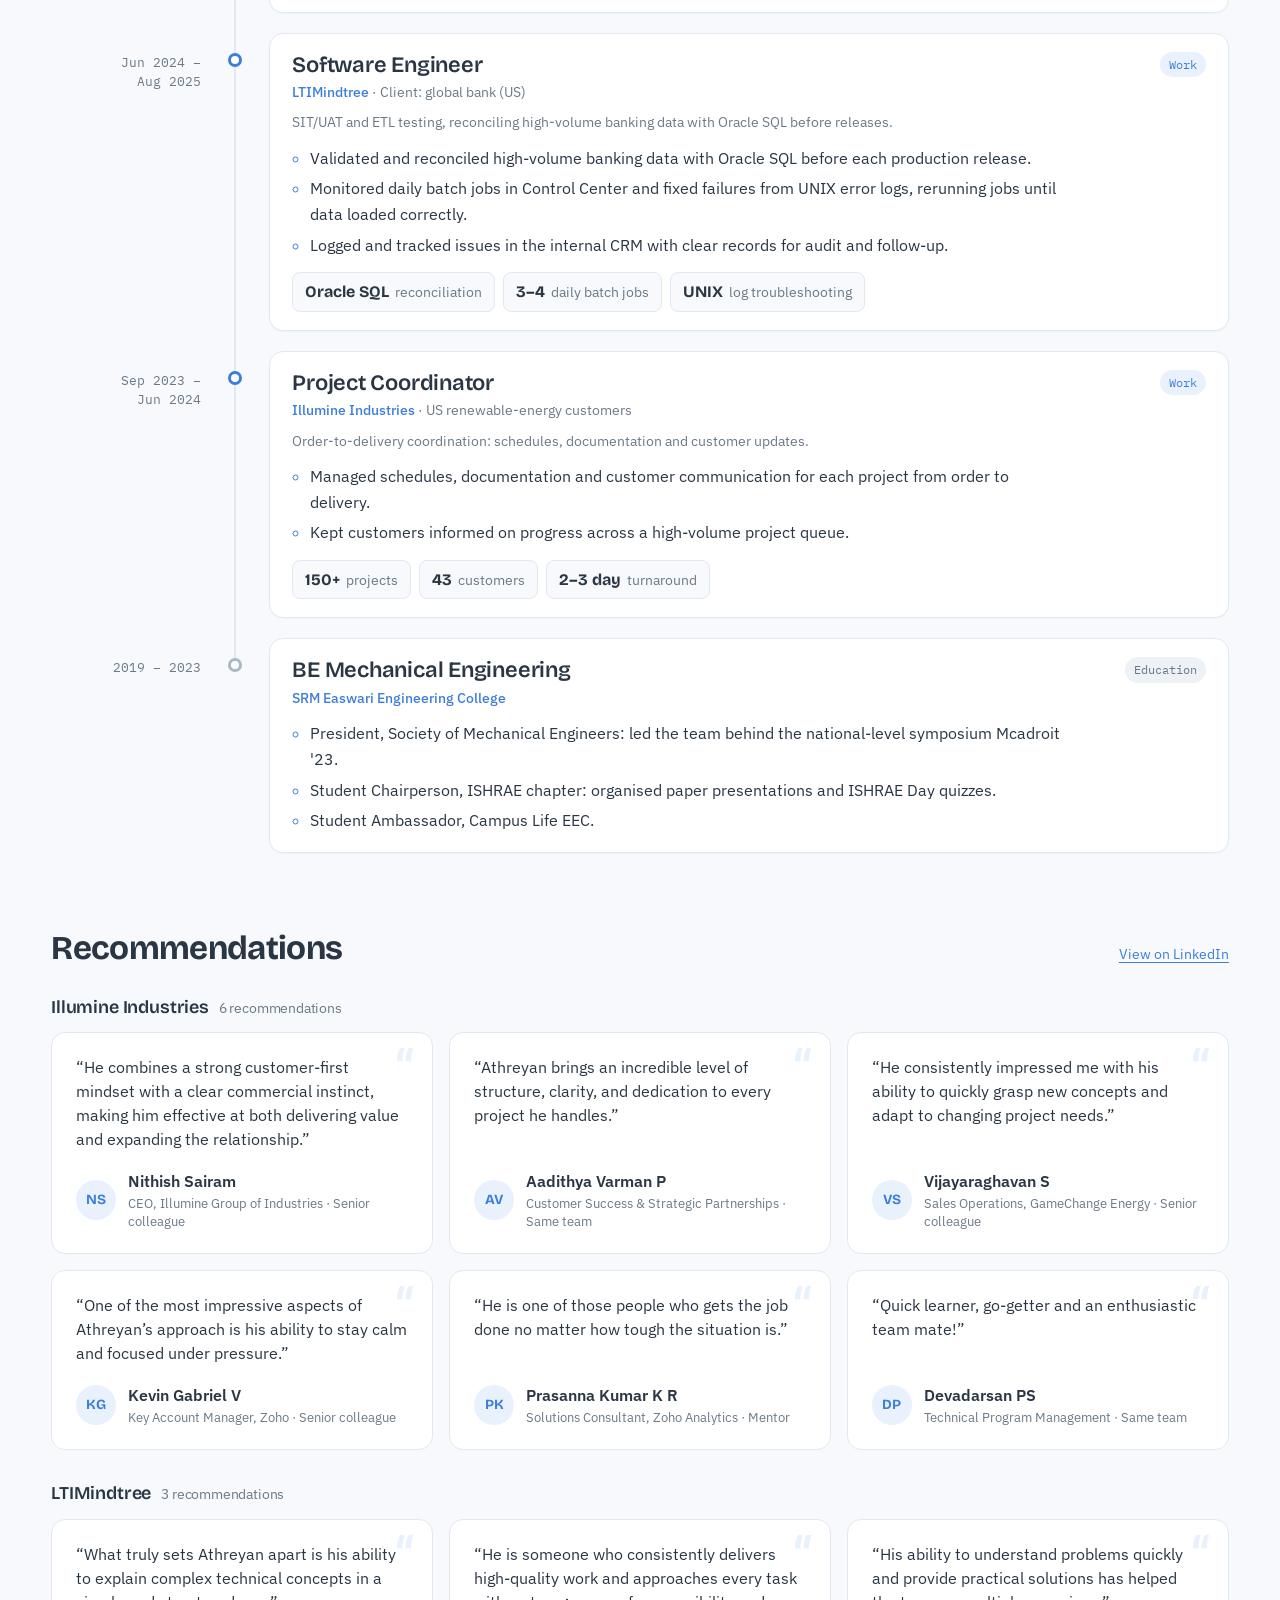
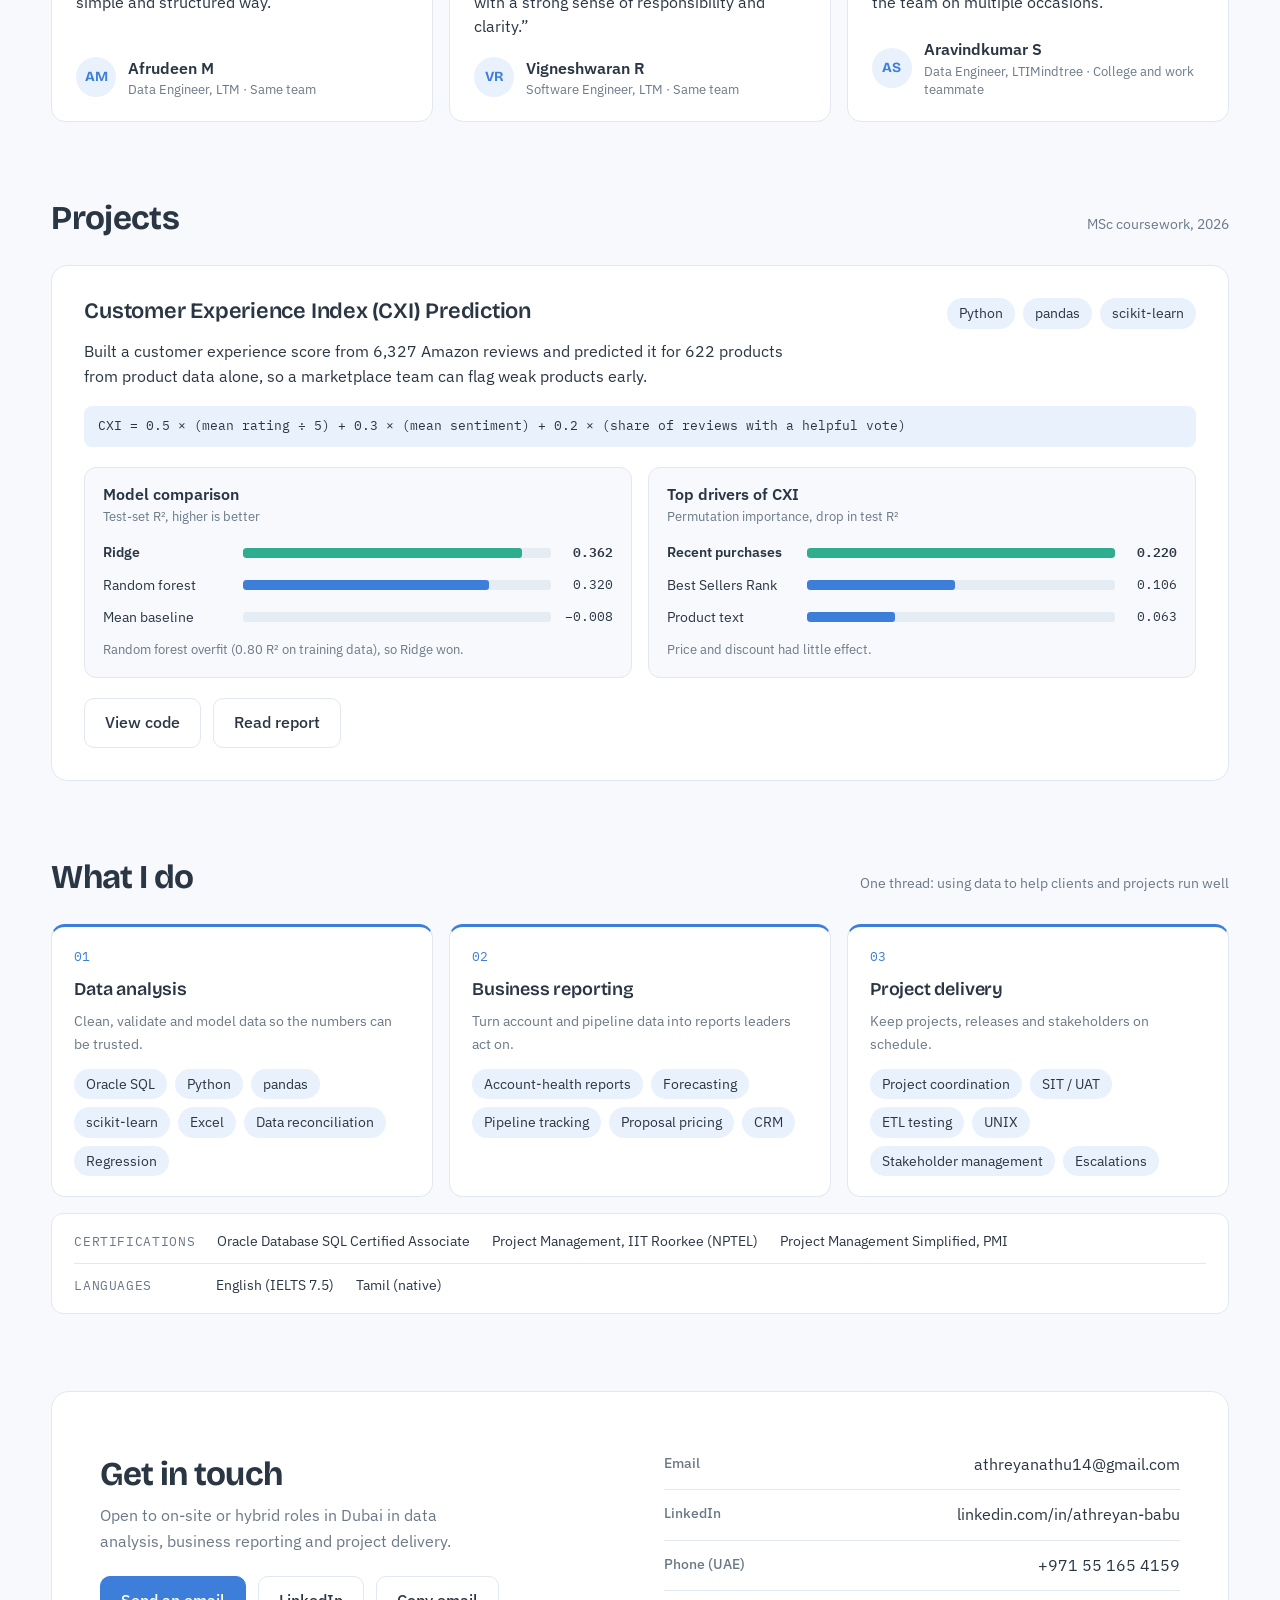
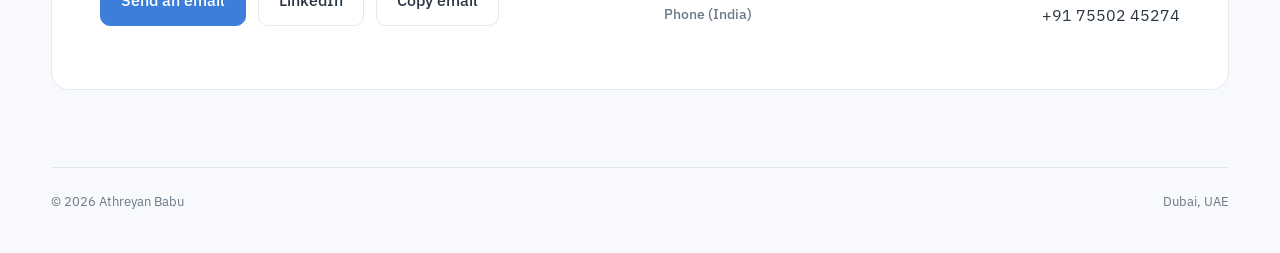
==== commit cc069a95: "Replace numbers strip with summary and experience at a glance Co-Authored-By: Claude Opus 5.5 <norep" ====
--- a/index.html
+++ b/index.html
@@ -102,12 +102,17 @@
 .portrait { margin: 0; }
 .portrait img { display: block; width: 100%; height: auto; aspect-ratio: 4 / 5; object-fit: cover; border-radius: 18px; box-shadow: 0 16px 40px rgba(61,126,219,.18); }
 
-/* Stats */
-.stats { display: grid; grid-template-columns: repeat(4, minmax(0, 1fr)); background: var(--surface); border: 1px solid var(--line); border-radius: 14px; }
-.stat { padding: 20px 22px; }
-.stat + .stat { border-left: 1px solid var(--line); }
-.stat b { display: block; font-family: var(--display); font-weight: 700; font-size: var(--fs-xl); line-height: 1; letter-spacing: -0.02em; font-variant-numeric: tabular-nums; }
-.stat span { display: block; margin-top: 8px; font-size: var(--fs-sm); color: var(--muted); line-height: 1.4; }
+/* At a glance */
+.glance { display: grid; grid-template-columns: minmax(0, 1.15fr) minmax(0, 1fr); background: var(--surface); border: 1px solid var(--line); border-radius: 16px; overflow: hidden; }
+.glance-summary { padding: clamp(20px, 2.4vw, 32px); border-right: 1px solid var(--line); background: linear-gradient(135deg, var(--accent-soft), var(--surface) 70%); }
+.glance-summary .eyebrow { display: block; margin-bottom: 10px; }
+.glance-summary p { font-size: var(--fs-md); line-height: 1.6; color: var(--ink); max-width: 52ch; }
+.glance-grid { margin: 0; display: grid; grid-template-columns: repeat(2, minmax(0, 1fr)); }
+.glance-grid div { padding: 18px 22px; border-top: 1px solid var(--line); }
+.glance-grid div:nth-child(-n+2) { border-top: 0; }
+.glance-grid div:nth-child(even) { border-left: 1px solid var(--line); }
+.glance-grid dt { font-family: var(--mono); font-size: var(--fs-xs); color: var(--accent); letter-spacing: .04em; text-transform: uppercase; margin-bottom: 6px; }
+.glance-grid dd { margin: 0; font-size: var(--fs-sm); line-height: 1.5; color: var(--ink); }
 
 /* Sections */
 section { padding-top: var(--section-gap); }
@@ -217,9 +222,8 @@
 /* Tablet */
 @media (max-width: 960px) {
   .site-nav a { padding: 8px 10px; }
-  .stats { grid-template-columns: repeat(2, minmax(0, 1fr)); }
-  .stat:nth-child(3) { border-left: 0; }
-  .stat:nth-child(n+3) { border-top: 1px solid var(--line); }
+  .glance { grid-template-columns: minmax(0, 1fr); }
+  .glance-summary { border-right: 0; border-bottom: 1px solid var(--line); }
   .cards3 { grid-template-columns: minmax(0, 1fr); }
   .quotes { grid-template-columns: repeat(2, minmax(0, 1fr)); }
   .contact { grid-template-columns: minmax(0, 1fr); }
@@ -245,6 +249,9 @@
   .lede { font-size: var(--fs-base); }
   .bar-row { grid-template-columns: 110px minmax(0, 1fr) 46px; font-size: var(--fs-xs); }
   .site-nav { display: none; }
+  .glance-grid { grid-template-columns: minmax(0, 1fr); }
+  .glance-grid div:nth-child(2) { border-top: 1px solid var(--line); }
+  .glance-grid div:nth-child(even) { border-left: 0; }
   .brand-text span { display: none; }
   .contact-list li { flex-direction: column; gap: 2px; }
 }
@@ -275,7 +282,7 @@
       <span class="status-pill"><span class="dot" aria-hidden="true"></span>Open to roles in Dubai · on-site or hybrid</span>
       <span class="eyebrow">Data Analysis · Business Reporting · Project Delivery</span>
       <h1>Athreyan<br><span class="last">Babu</span></h1>
-      <p class="lede"><strong>Data analyst with a client-facing edge.</strong> I've reconciled high-volume data for a global bank, priced $950K+ in proposals across 17 US accounts, and kept 150+ projects on schedule. <span class="muted">Now building my machine learning skills with an MSc in Data Science &amp; AI in Dubai.</span></p>
+      <p class="lede"><strong>Data analyst with a client-facing edge.</strong> I bring banking-grade data checks, hands-on account management and steady project delivery to every team I join. <span class="muted">Now building my machine learning skills with an MSc in Data Science &amp; AI in Dubai.</span></p>
       <div class="actions">
         <a class="btn primary" href="Athreyan_Babu_Resume.pdf" target="_blank" rel="noopener">
           <svg viewBox="0 0 24 24" fill="none" stroke="currentColor" stroke-width="2" stroke-linecap="round" stroke-linejoin="round" aria-hidden="true"><path d="M12 3v12m0 0l-4-4m4 4l4-4M5 21h14"/></svg>
@@ -289,11 +296,17 @@
     </figure>
   </div>
 
-  <div class="stats">
-    <div class="stat"><b>2.5+</b><span>years of experience</span></div>
-    <div class="stat"><b>17</b><span>strategic accounts reported on</span></div>
-    <div class="stat"><b>$950K+</b><span>in proposals priced</span></div>
-    <div class="stat"><b>150+</b><span>projects coordinated</span></div>
+  <div class="glance">
+    <div class="glance-summary">
+      <span class="eyebrow">In short</span>
+      <p>Mechanical engineer by degree, data person by habit. I've reconciled a global bank's data until the numbers agreed with each other, kept US solar customers calm about their transformers, and coordinated enough projects to have strong opinions about trackers. Now doing an MSc in Data Science &amp; AI, mostly so the spreadsheets can do some of the work.</p>
+    </div>
+    <dl class="glance-grid">
+      <div><dt>Industries</dt><dd>Banking · Renewable energy · E&#8209;commerce data</dd></div>
+      <div><dt>Roles</dt><dd>Software engineering · Customer success · Project coordination</dd></div>
+      <div><dt>Toolkit</dt><dd>Oracle SQL · Python · Excel · UNIX · CRM</dd></div>
+      <div><dt>Worked with</dt><dd>US clients from India · now based in Dubai</dd></div>
+    </dl>
   </div>
 
   <section id="career">
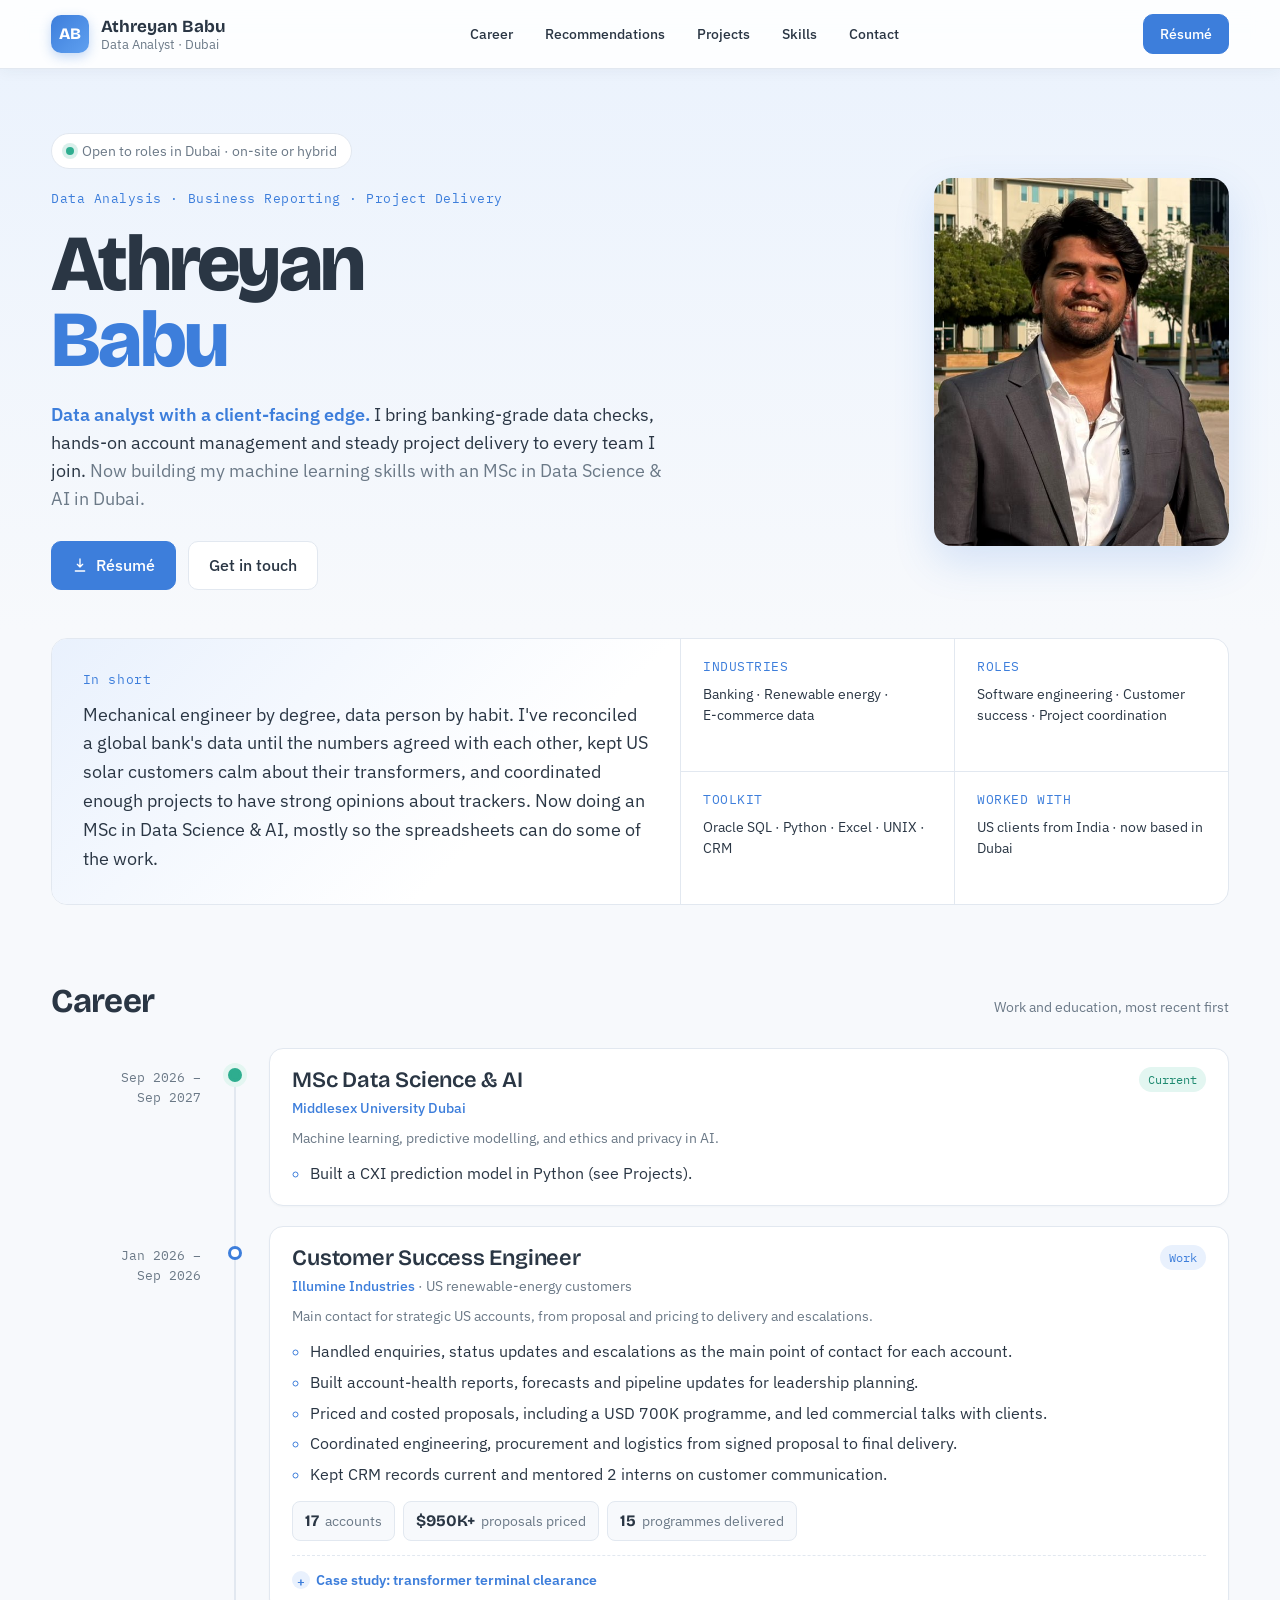
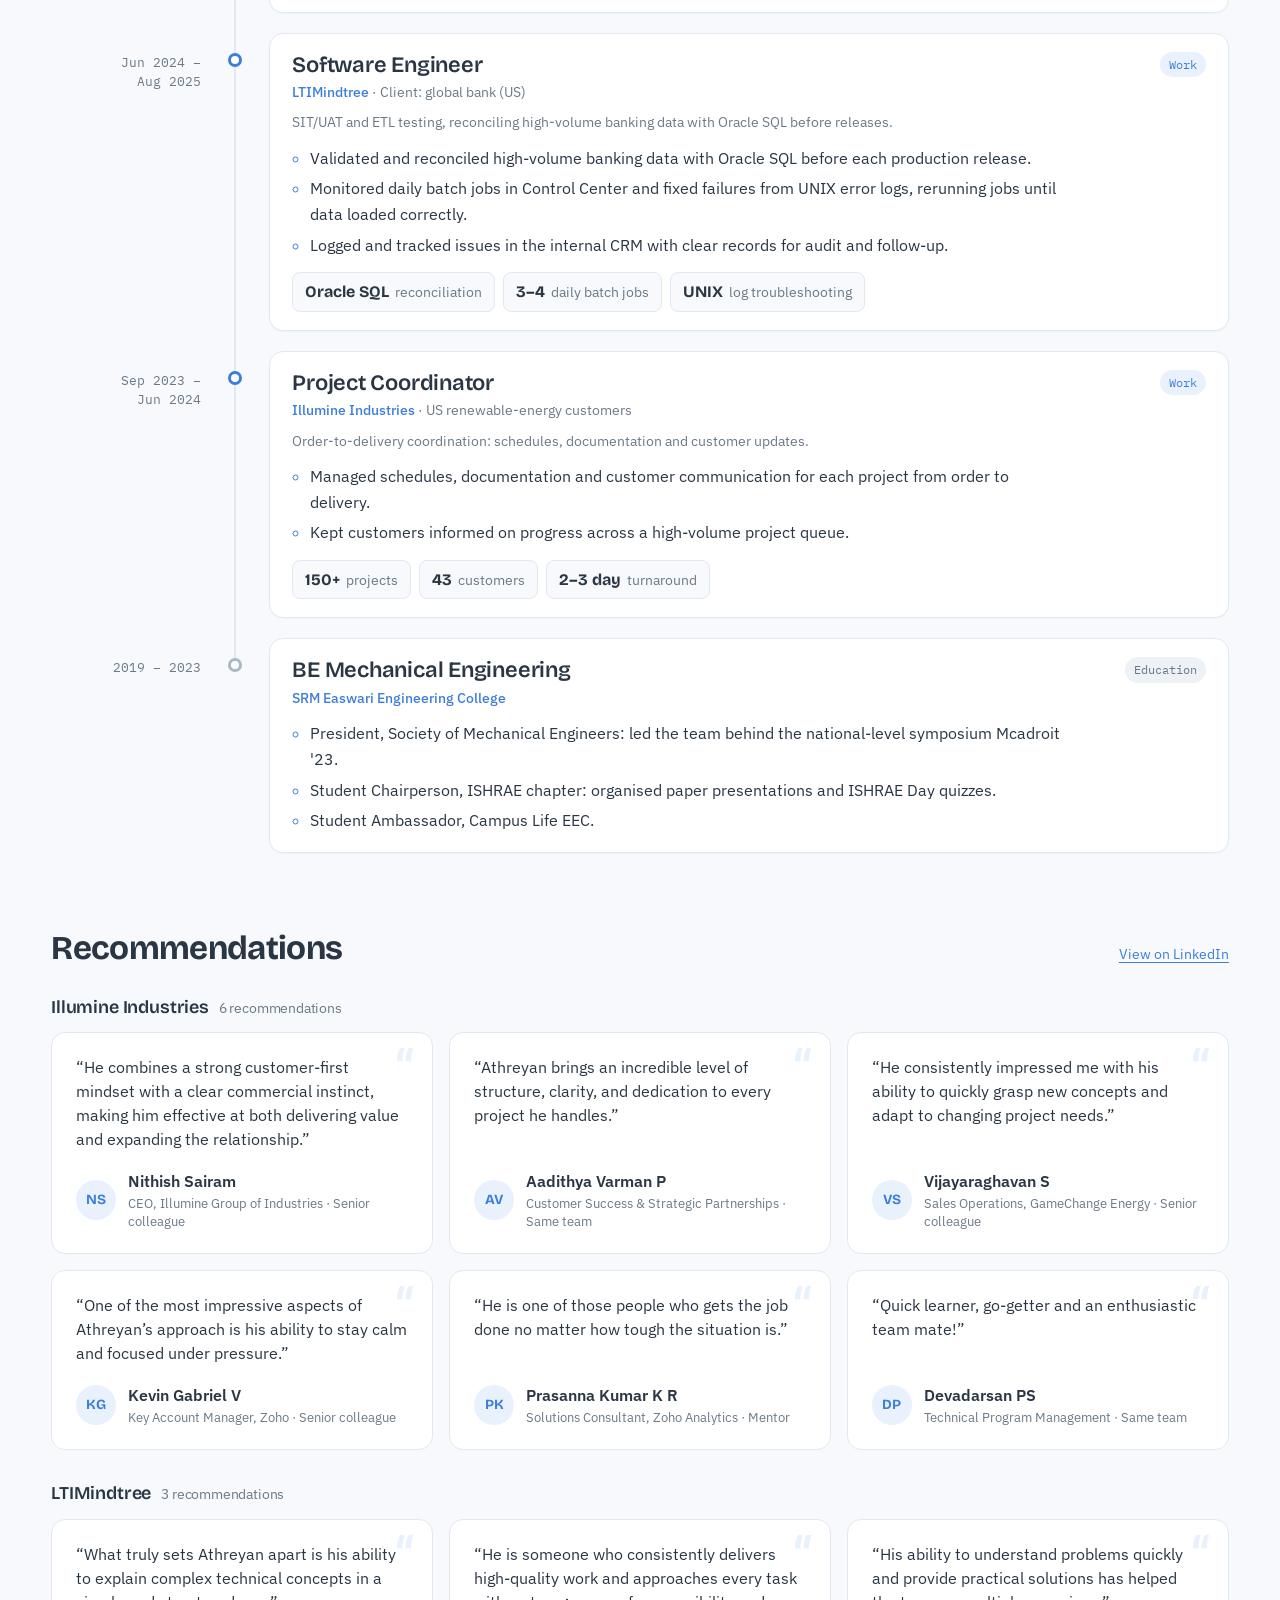
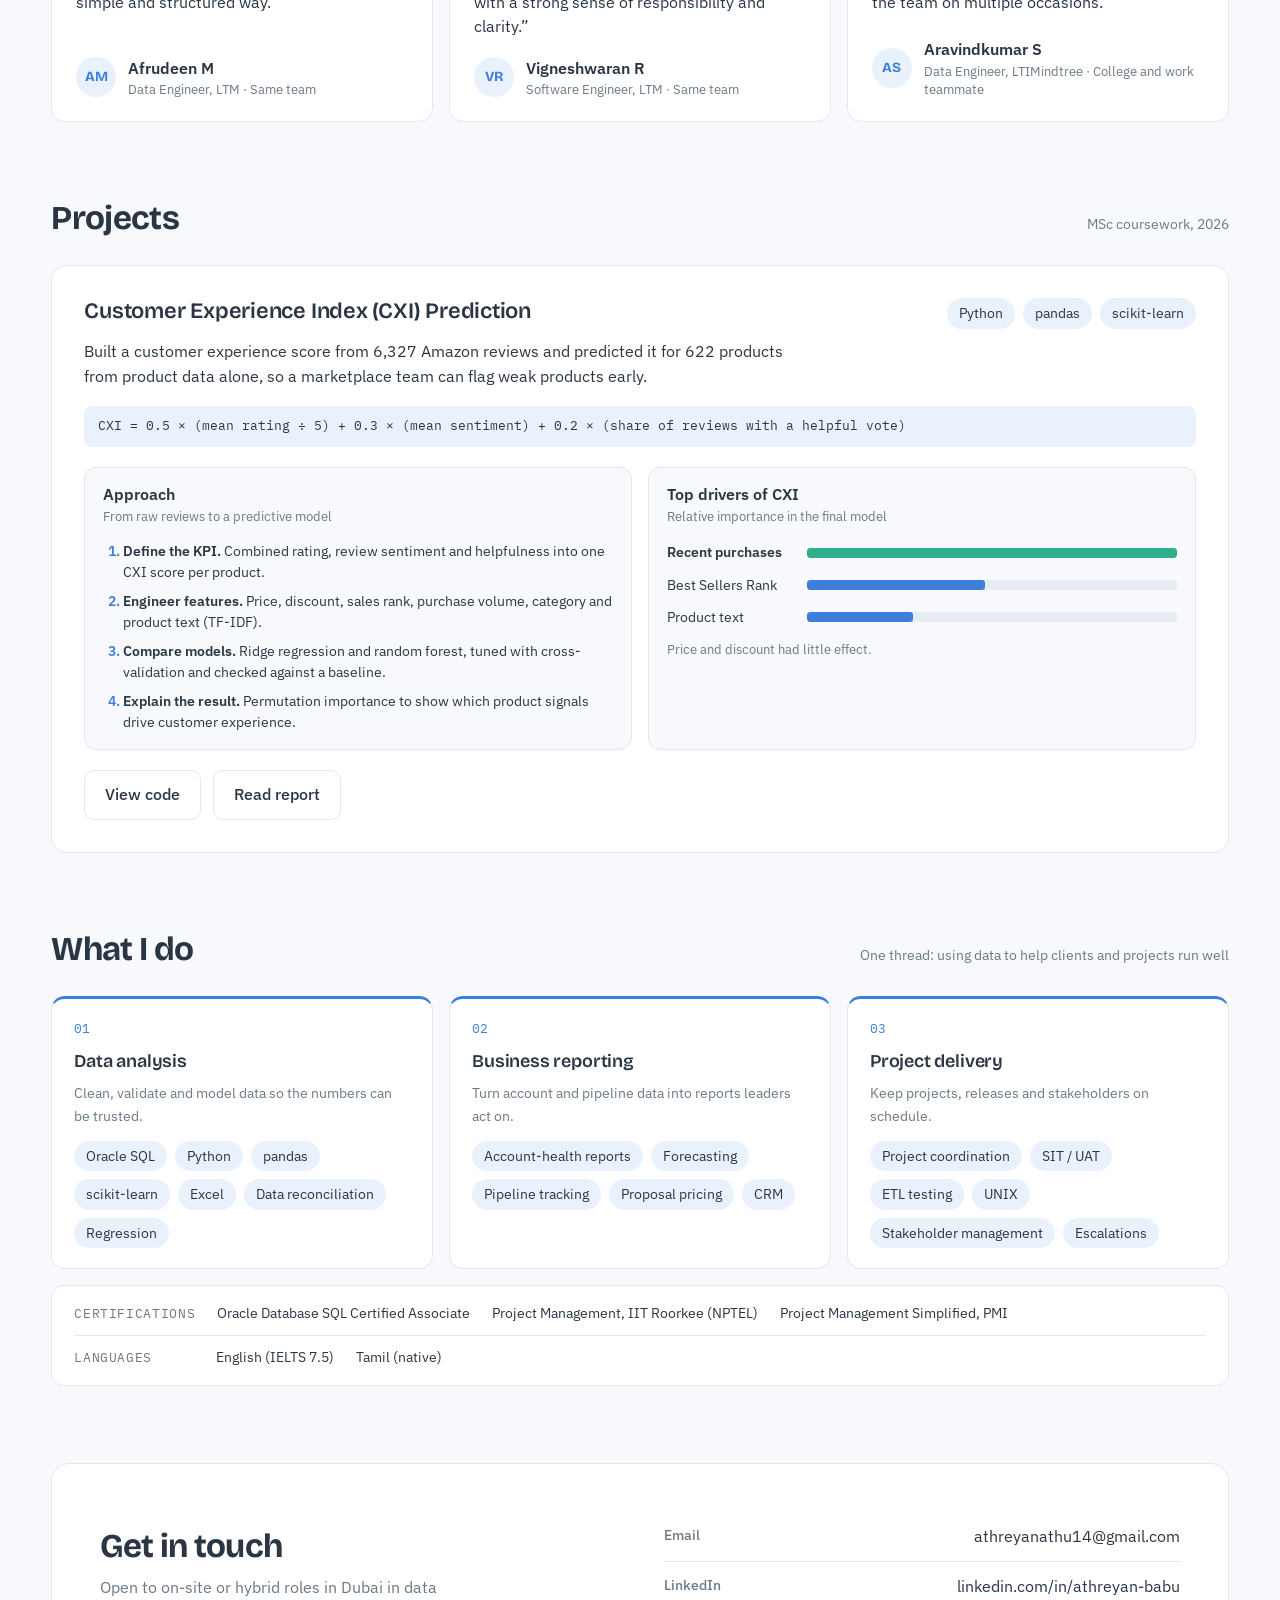
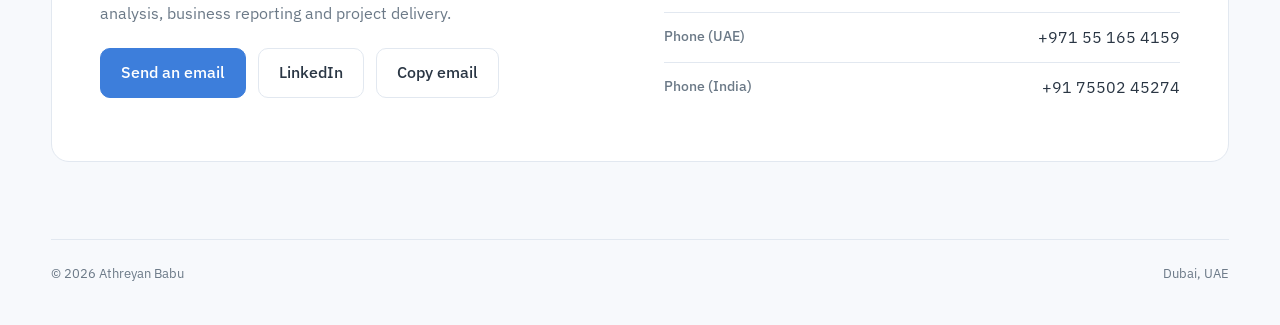
==== commit e7d9ff7e: "Remove R² scores from CXI project section Co-Authored-By: Claude Opus 5.5 <noreply@anthropic.com> Cl" ====
--- a/index.html
+++ b/index.html
@@ -165,12 +165,15 @@
 .panel h4 { font-size: var(--fs-base); font-family: var(--body); font-weight: 600; }
 .panel .sub { font-size: var(--fs-xs); color: var(--muted); margin: 2px 0 14px; }
 .bars { display: grid; gap: 10px; }
-.bar-row { display: grid; grid-template-columns: 130px minmax(0, 1fr) 52px; align-items: center; gap: 10px; font-size: var(--fs-sm); }
+.bar-row { display: grid; grid-template-columns: 130px minmax(0, 1fr); align-items: center; gap: 10px; font-size: var(--fs-sm); }
 .bar-track { height: 10px; background: #E6ECF3; border-radius: 3px; overflow: hidden; }
 .bar-fill { height: 100%; background: var(--accent); border-radius: 3px; }
 .bar-row.best { font-weight: 600; }
 .bar-row.best .bar-fill { background: var(--mint); }
 .val { font-family: var(--mono); font-size: var(--fs-xs); text-align: right; font-variant-numeric: tabular-nums; }
+.steps { margin: 0; padding-left: 20px; display: grid; gap: 8px; font-size: var(--fs-sm); line-height: 1.5; }
+.steps li::marker { color: var(--accent); font-weight: 600; }
+.steps b { font-weight: 600; }
 .panel .note { font-size: var(--fs-xs); color: var(--muted); margin-top: 12px; }
 .proj-foot { display: flex; justify-content: space-between; align-items: center; gap: 12px; flex-wrap: wrap; margin-top: 20px; }
 
@@ -247,7 +250,7 @@
   .portrait { order: -1; width: 168px; }
   .portrait img { border-radius: 50%; aspect-ratio: 1; object-position: 50% 18%; }
   .lede { font-size: var(--fs-base); }
-  .bar-row { grid-template-columns: 110px minmax(0, 1fr) 46px; font-size: var(--fs-xs); }
+  .bar-row { grid-template-columns: 110px minmax(0, 1fr); font-size: var(--fs-xs); }
   .site-nav { display: none; }
   .glance-grid { grid-template-columns: minmax(0, 1fr); }
   .glance-grid div:nth-child(2) { border-top: 1px solid var(--line); }
@@ -488,22 +491,22 @@
       <p class="formula">CXI = 0.5 × (mean rating ÷ 5) + 0.3 × (mean sentiment) + 0.2 × (share of reviews with a helpful vote)</p>
       <div class="panels">
         <div class="panel">
-          <h4>Model comparison</h4>
-          <p class="sub">Test-set R², higher is better</p>
-          <div class="bars">
-            <div class="bar-row best"><span>Ridge</span><div class="bar-track"><div class="bar-fill" style="width:90.6%"></div></div><span class="val">0.362</span></div>
-            <div class="bar-row"><span>Random forest</span><div class="bar-track"><div class="bar-fill" style="width:80%"></div></div><span class="val">0.320</span></div>
-            <div class="bar-row"><span>Mean baseline</span><div class="bar-track"><div class="bar-fill" style="width:0%"></div></div><span class="val">−0.008</span></div>
-          </div>
-          <p class="note">Random forest overfit (0.80 R² on training data), so Ridge won.</p>
+          <h4>Approach</h4>
+          <p class="sub">From raw reviews to a predictive model</p>
+          <ol class="steps">
+            <li><b>Define the KPI.</b> Combined rating, review sentiment and helpfulness into one CXI score per product.</li>
+            <li><b>Engineer features.</b> Price, discount, sales rank, purchase volume, category and product text (TF-IDF).</li>
+            <li><b>Compare models.</b> Ridge regression and random forest, tuned with cross-validation and checked against a baseline.</li>
+            <li><b>Explain the result.</b> Permutation importance to show which product signals drive customer experience.</li>
+          </ol>
         </div>
         <div class="panel">
           <h4>Top drivers of CXI</h4>
-          <p class="sub">Permutation importance, drop in test R²</p>
+          <p class="sub">Relative importance in the final model</p>
           <div class="bars">
-            <div class="bar-row best"><span>Recent purchases</span><div class="bar-track"><div class="bar-fill" style="width:100%"></div></div><span class="val">0.220</span></div>
-            <div class="bar-row"><span>Best Sellers Rank</span><div class="bar-track"><div class="bar-fill" style="width:48.1%"></div></div><span class="val">0.106</span></div>
-            <div class="bar-row"><span>Product text</span><div class="bar-track"><div class="bar-fill" style="width:28.7%"></div></div><span class="val">0.063</span></div>
+            <div class="bar-row best"><span>Recent purchases</span><div class="bar-track"><div class="bar-fill" style="width:100%"></div></div></div>
+            <div class="bar-row"><span>Best Sellers Rank</span><div class="bar-track"><div class="bar-fill" style="width:48.1%"></div></div></div>
+            <div class="bar-row"><span>Product text</span><div class="bar-track"><div class="bar-fill" style="width:28.7%"></div></div></div>
           </div>
           <p class="note">Price and discount had little effect.</p>
         </div>
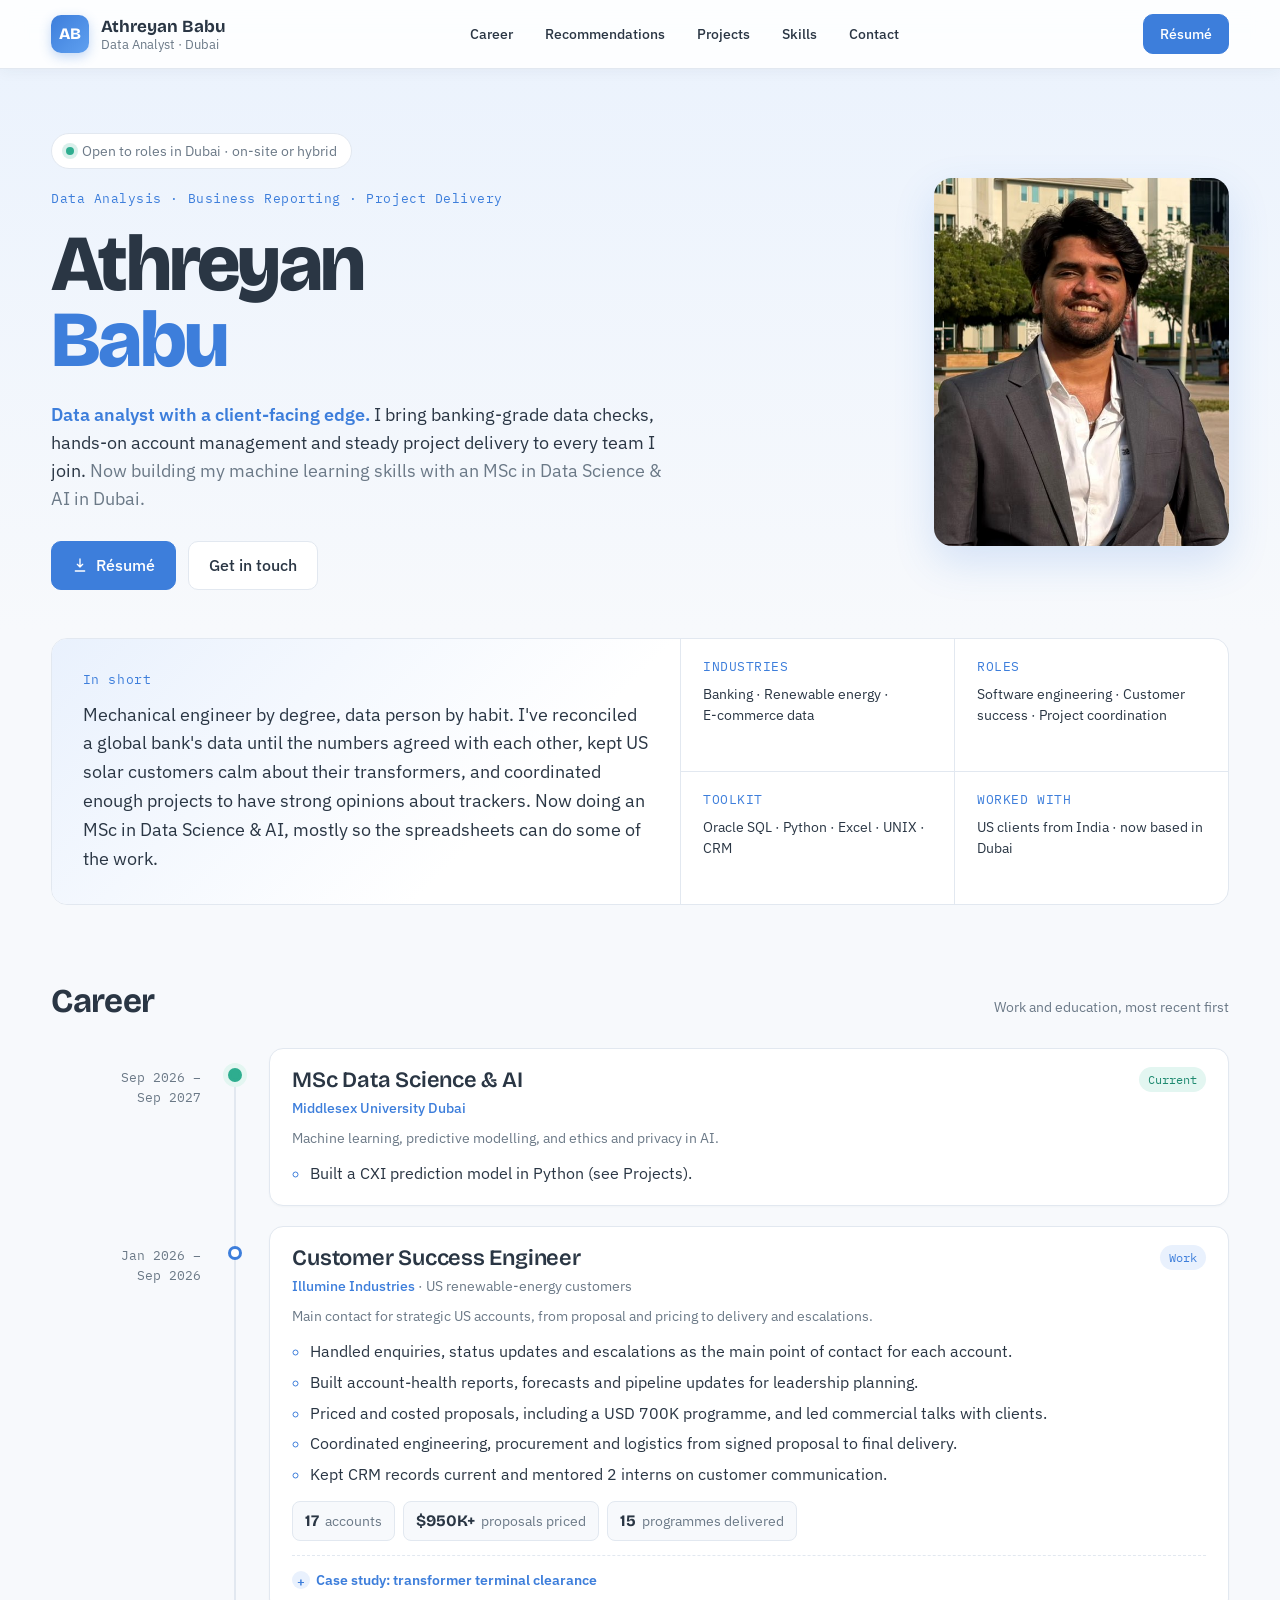
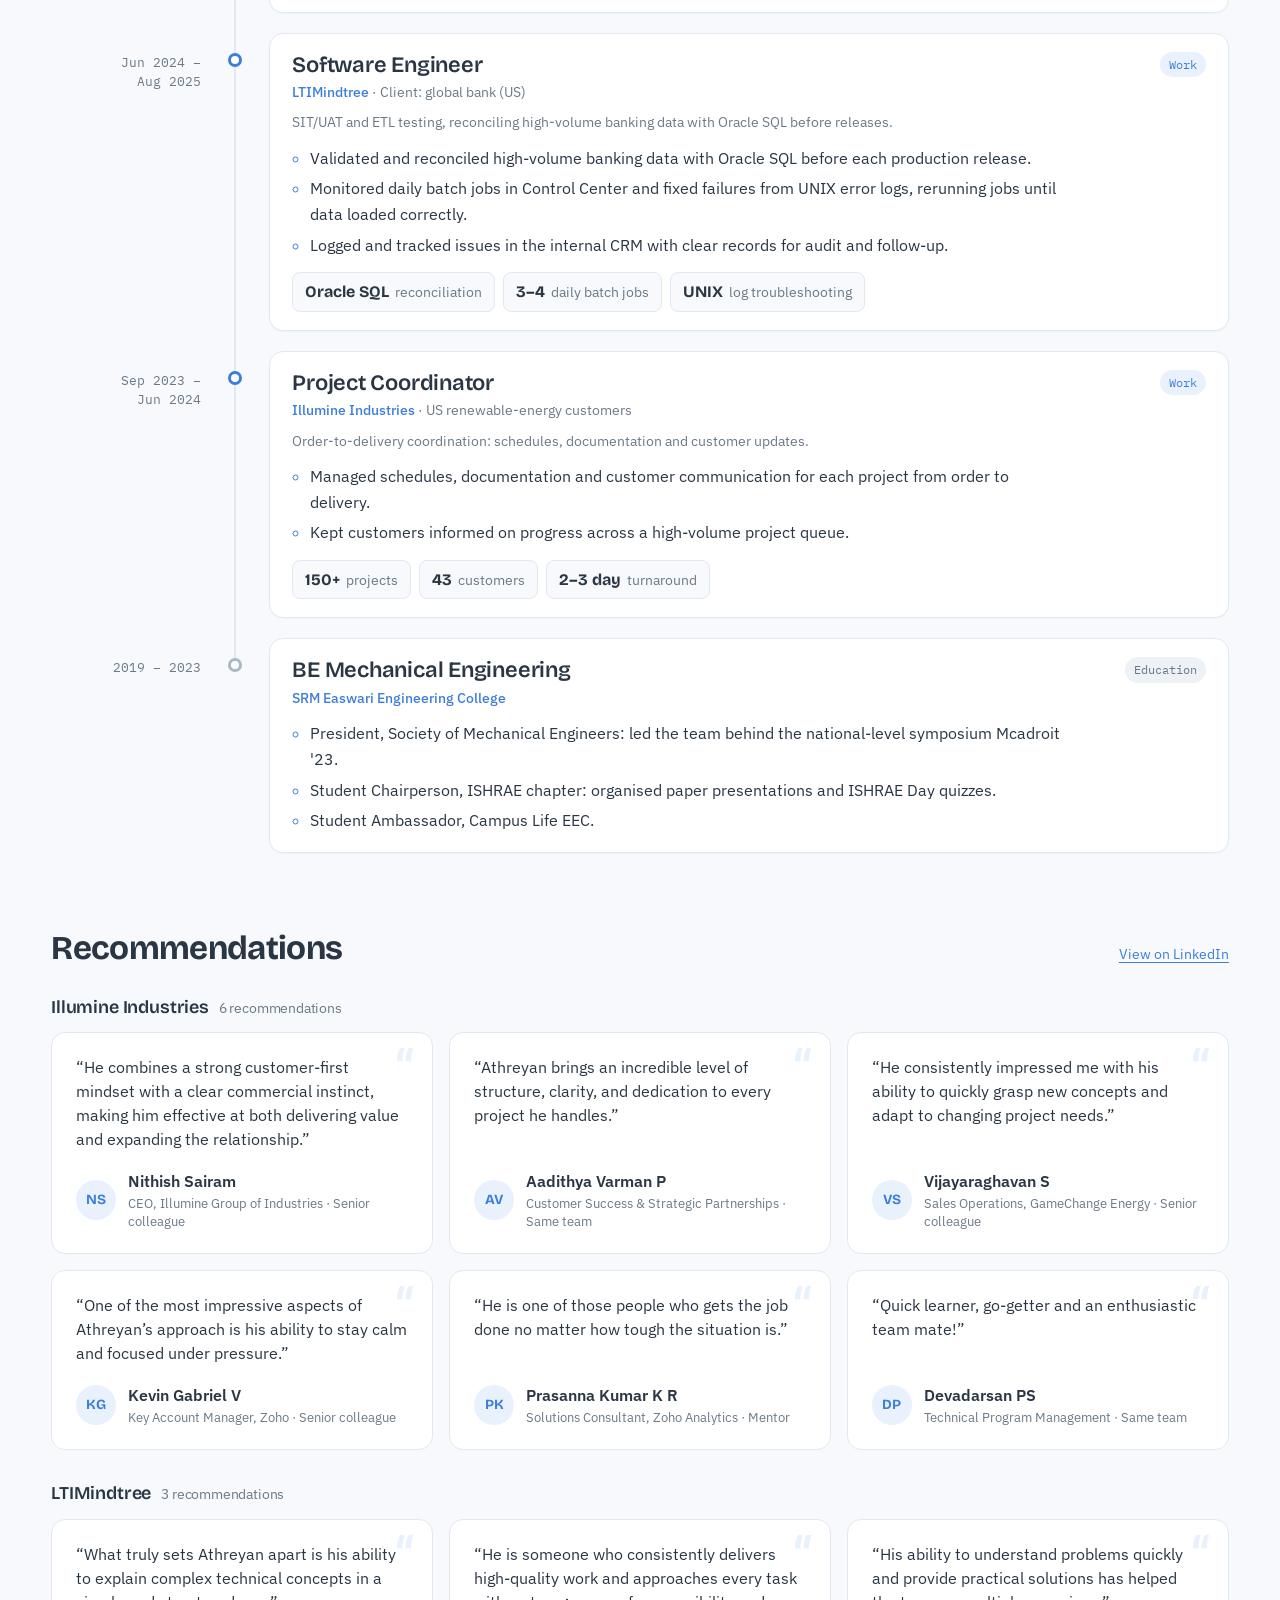
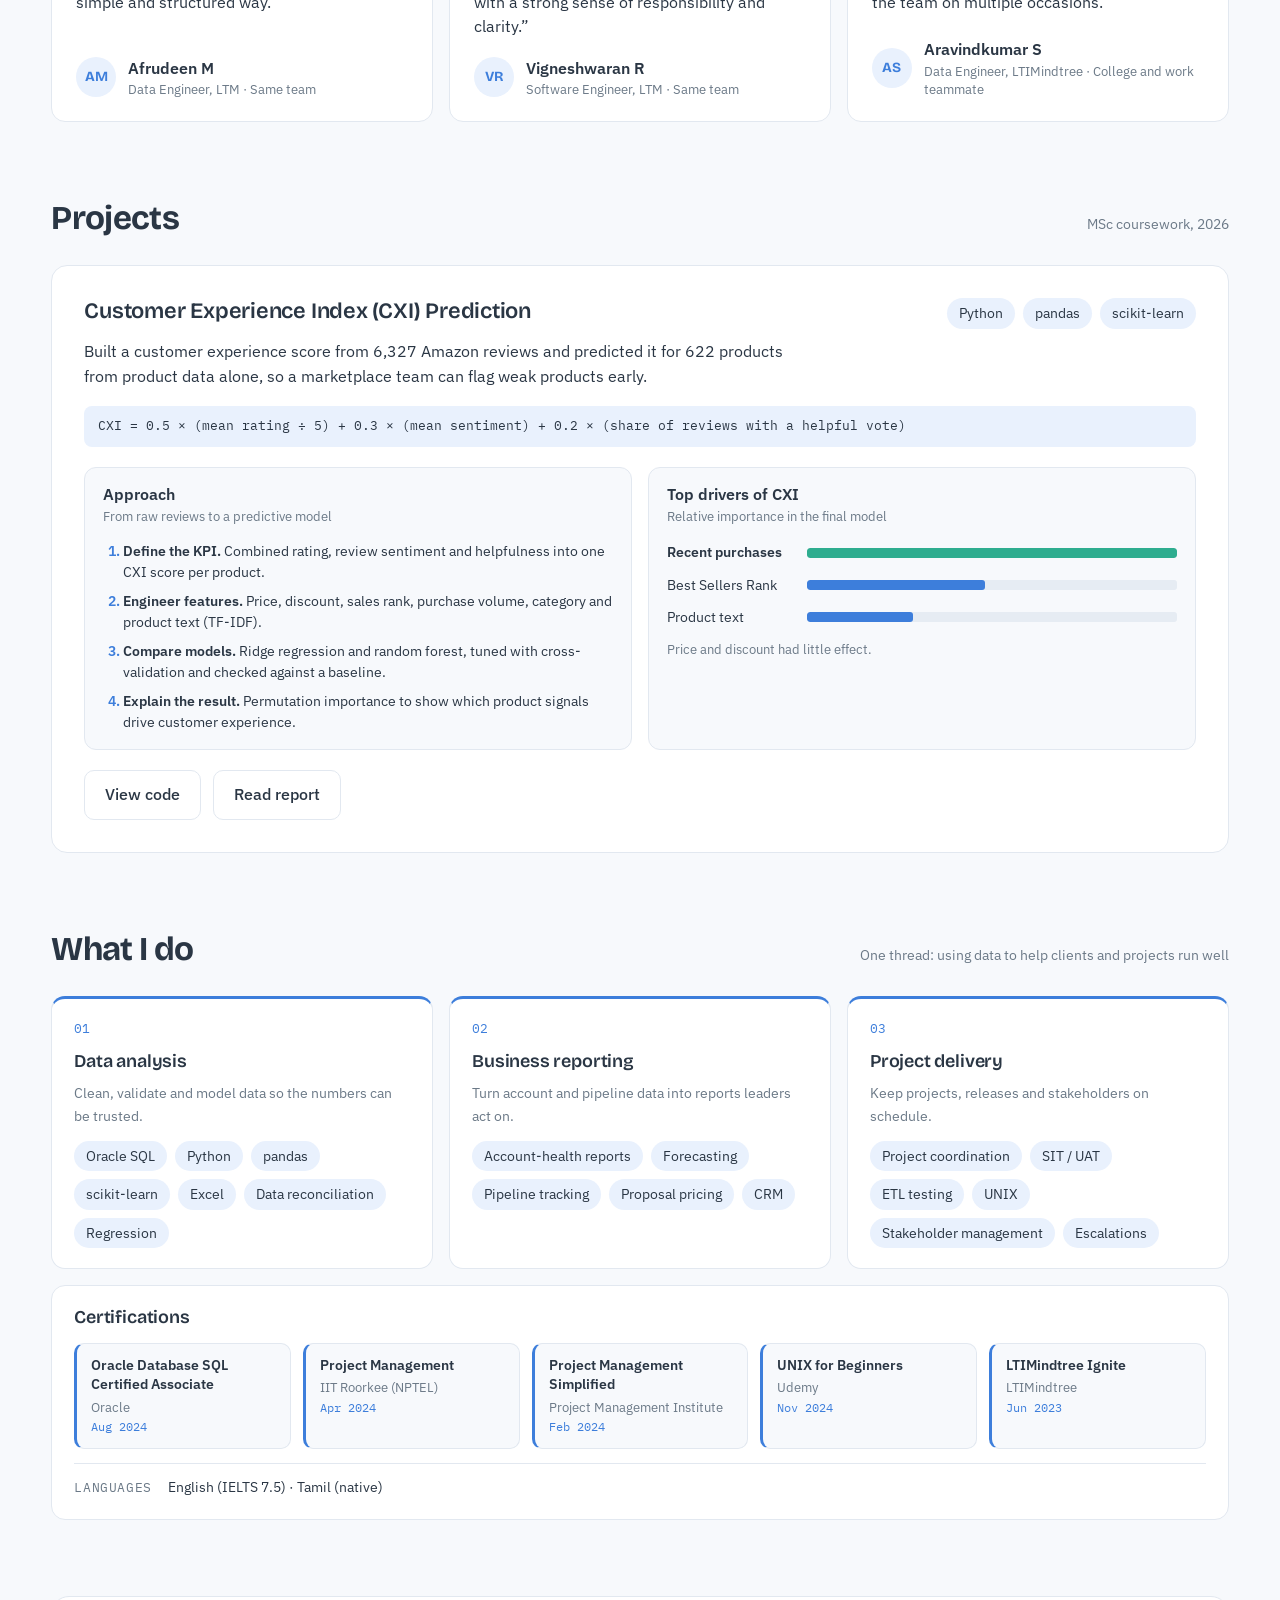
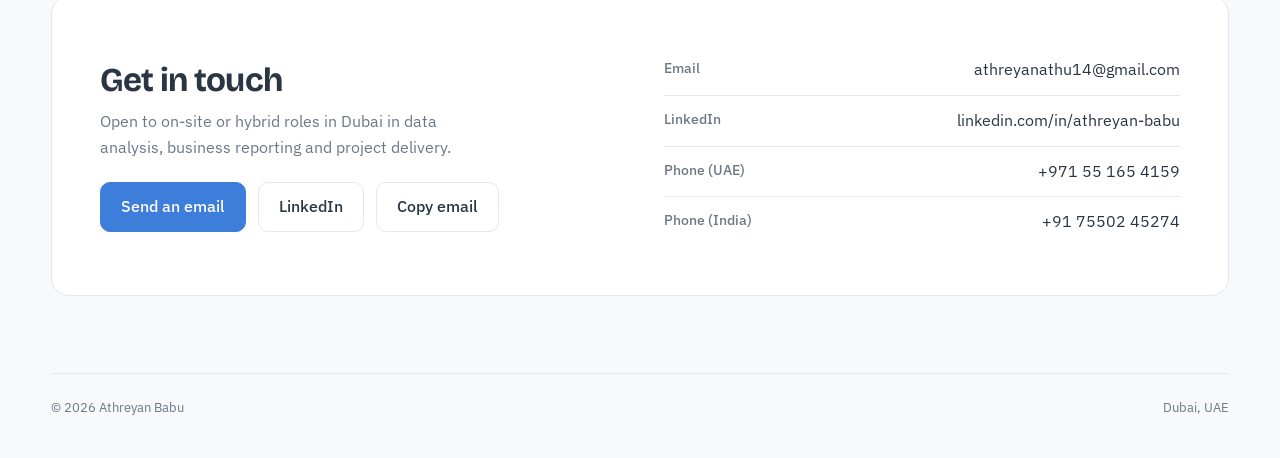
==== commit 59597bf9: "Show all five certifications; update résumé PDF to no-score version Co-Authored-By: Claude Opus 5.5 " ====
--- a/index.html
+++ b/index.html
@@ -191,10 +191,15 @@
 .pillar h3 { margin: 0; }
 .pnum { font-family: var(--mono); font-size: var(--fs-xs); color: var(--accent); }
 .pdesc { font-size: var(--fs-sm); color: var(--muted); margin-bottom: 4px; }
-.certs { display: grid; gap: 10px; margin-top: 16px; padding: 16px 22px; background: var(--surface); border: 1px solid var(--line); border-radius: 12px; font-size: var(--fs-sm); }
-.certs-row { display: flex; flex-wrap: wrap; align-items: baseline; gap: 6px 22px; }
-.certs-row + .certs-row { padding-top: 10px; border-top: 1px solid var(--line); }
-.certs-label { min-width: 120px; font-family: var(--mono); font-size: var(--fs-xs); color: var(--muted); text-transform: uppercase; letter-spacing: .05em; }
+.certs { margin-top: 16px; padding: 20px 22px; background: var(--surface); border: 1px solid var(--line); border-radius: 14px; }
+.certs-title { font-size: var(--fs-md); margin-bottom: 14px; }
+.cert-list { list-style: none; margin: 0; padding: 0; display: grid; grid-template-columns: repeat(5, minmax(0, 1fr)); gap: 12px; }
+.cert-list li { padding: 12px 14px; border: 1px solid var(--line); border-left: 3px solid var(--accent); border-radius: 10px; background: var(--bg); font-size: var(--fs-sm); line-height: 1.4; }
+.cert-list b { display: block; font-weight: 600; margin-bottom: 4px; }
+.cert-list span { display: block; color: var(--muted); font-size: var(--fs-xs); }
+.cert-list time { display: block; margin-top: 2px; font-family: var(--mono); font-size: 12px; color: var(--accent); }
+.langs { margin-top: 14px; padding-top: 12px; border-top: 1px solid var(--line); font-size: var(--fs-sm); display: flex; gap: 16px; align-items: baseline; flex-wrap: wrap; }
+.certs-label { font-family: var(--mono); font-size: var(--fs-xs); color: var(--muted); text-transform: uppercase; letter-spacing: .05em; }
 
 /* Recommendations */
 .rec-group + .rec-group { margin-top: 32px; }
@@ -228,6 +233,7 @@
   .glance { grid-template-columns: minmax(0, 1fr); }
   .glance-summary { border-right: 0; border-bottom: 1px solid var(--line); }
   .cards3 { grid-template-columns: minmax(0, 1fr); }
+  .cert-list { grid-template-columns: repeat(2, minmax(0, 1fr)); }
   .quotes { grid-template-columns: repeat(2, minmax(0, 1fr)); }
   .contact { grid-template-columns: minmax(0, 1fr); }
   .case-body { grid-template-columns: minmax(0, 1fr); gap: 10px; }
@@ -252,6 +258,7 @@
   .lede { font-size: var(--fs-base); }
   .bar-row { grid-template-columns: 110px minmax(0, 1fr); font-size: var(--fs-xs); }
   .site-nav { display: none; }
+  .cert-list { grid-template-columns: minmax(0, 1fr); }
   .glance-grid { grid-template-columns: minmax(0, 1fr); }
   .glance-grid div:nth-child(2) { border-top: 1px solid var(--line); }
   .glance-grid div:nth-child(even) { border-left: 0; }
@@ -546,8 +553,9 @@
       </div>
     </div>
     <div class="certs">
-      <div class="certs-row"><span class="certs-label">Certifications</span><span>Oracle Database SQL Certified Associate</span><span>Project Management, IIT Roorkee (NPTEL)</span><span>Project Management Simplified, PMI</span></div>
-      <div class="certs-row"><span class="certs-label">Languages</span><span>English (IELTS 7.5)</span><span>Tamil (native)</span></div>
+      <h3 class="certs-title">Certifications</h3>
+      <ul class="cert-list"><li><b>Oracle Database SQL Certified Associate</b><span>Oracle</span><time>Aug 2024</time></li><li><b>Project Management</b><span>IIT Roorkee (NPTEL)</span><time>Apr 2024</time></li><li><b>Project Management Simplified</b><span>Project Management Institute</span><time>Feb 2024</time></li><li><b>UNIX for Beginners</b><span>Udemy</span><time>Nov 2024</time></li><li><b>LTIMindtree Ignite</b><span>LTIMindtree</span><time>Jun 2023</time></li></ul>
+      <p class="langs"><span class="certs-label">Languages</span>English (IELTS 7.5) · Tamil (native)</p>
     </div>
   </section>
 
